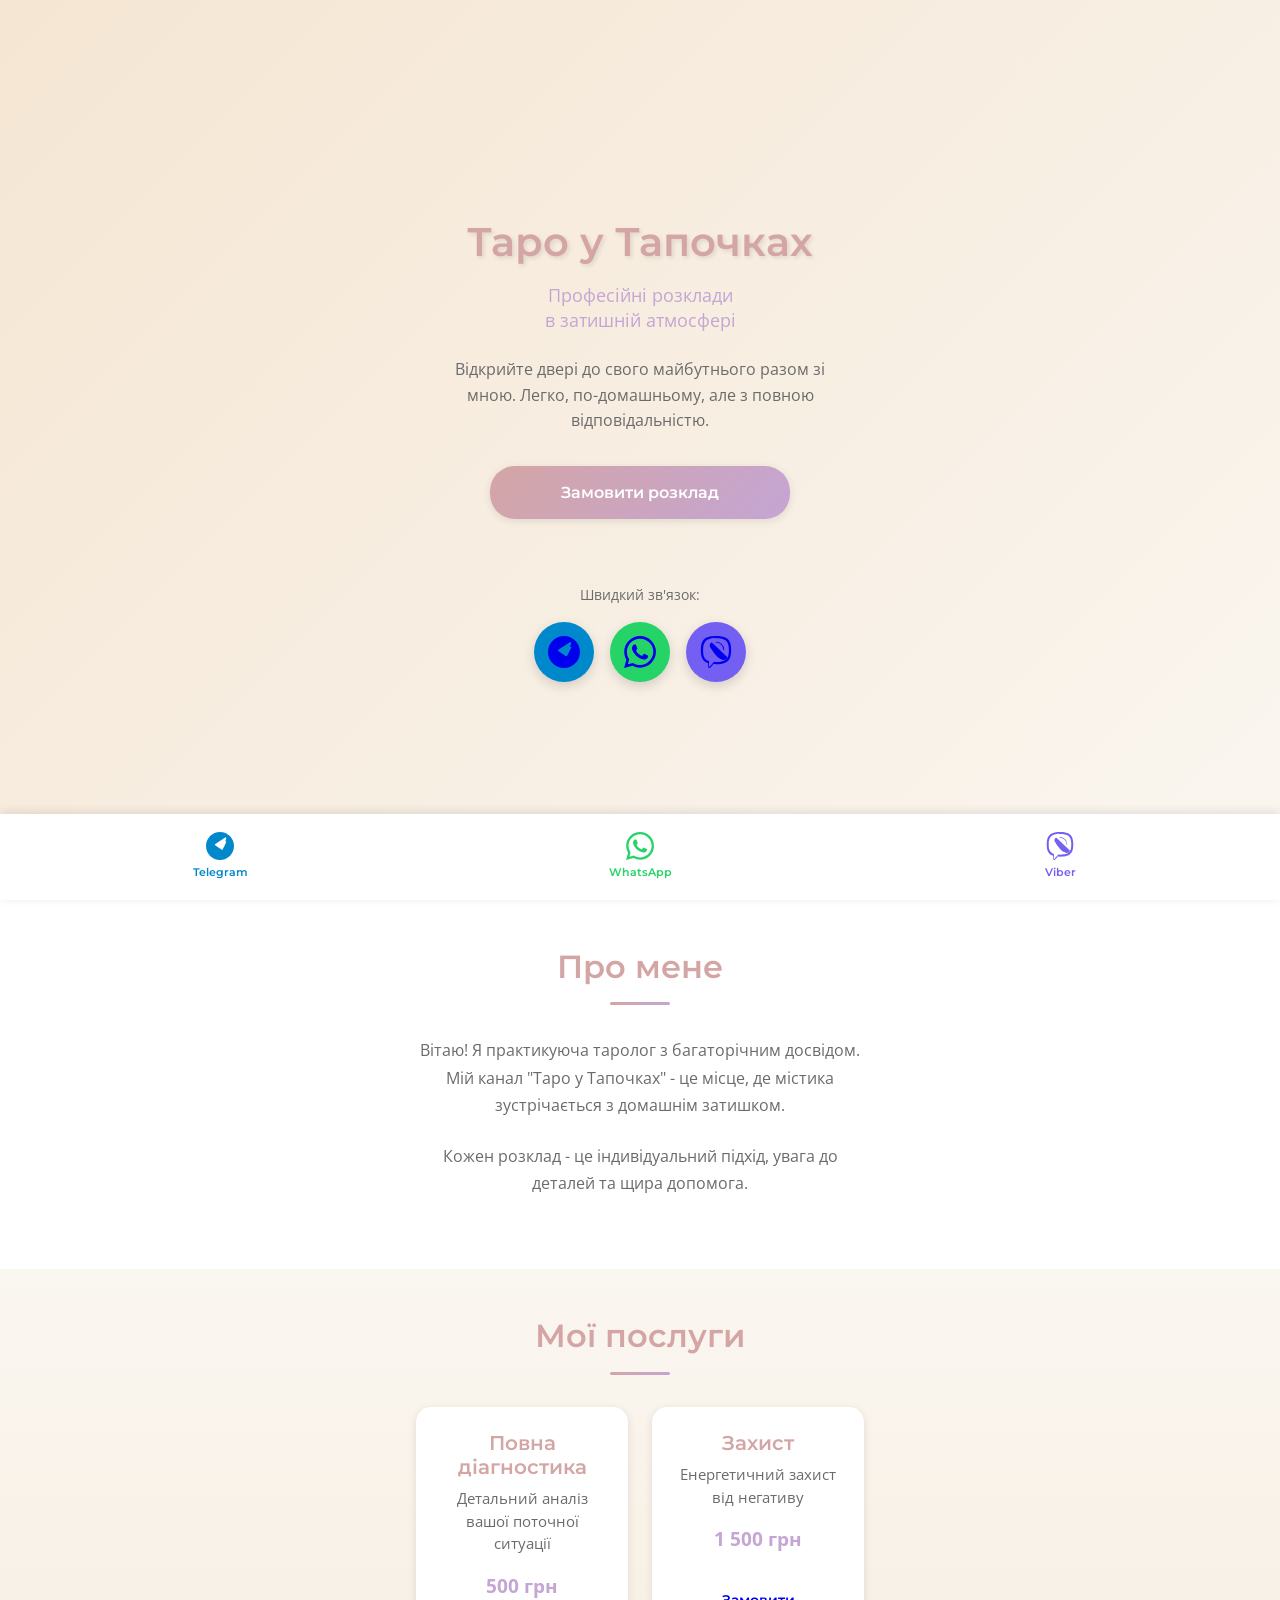
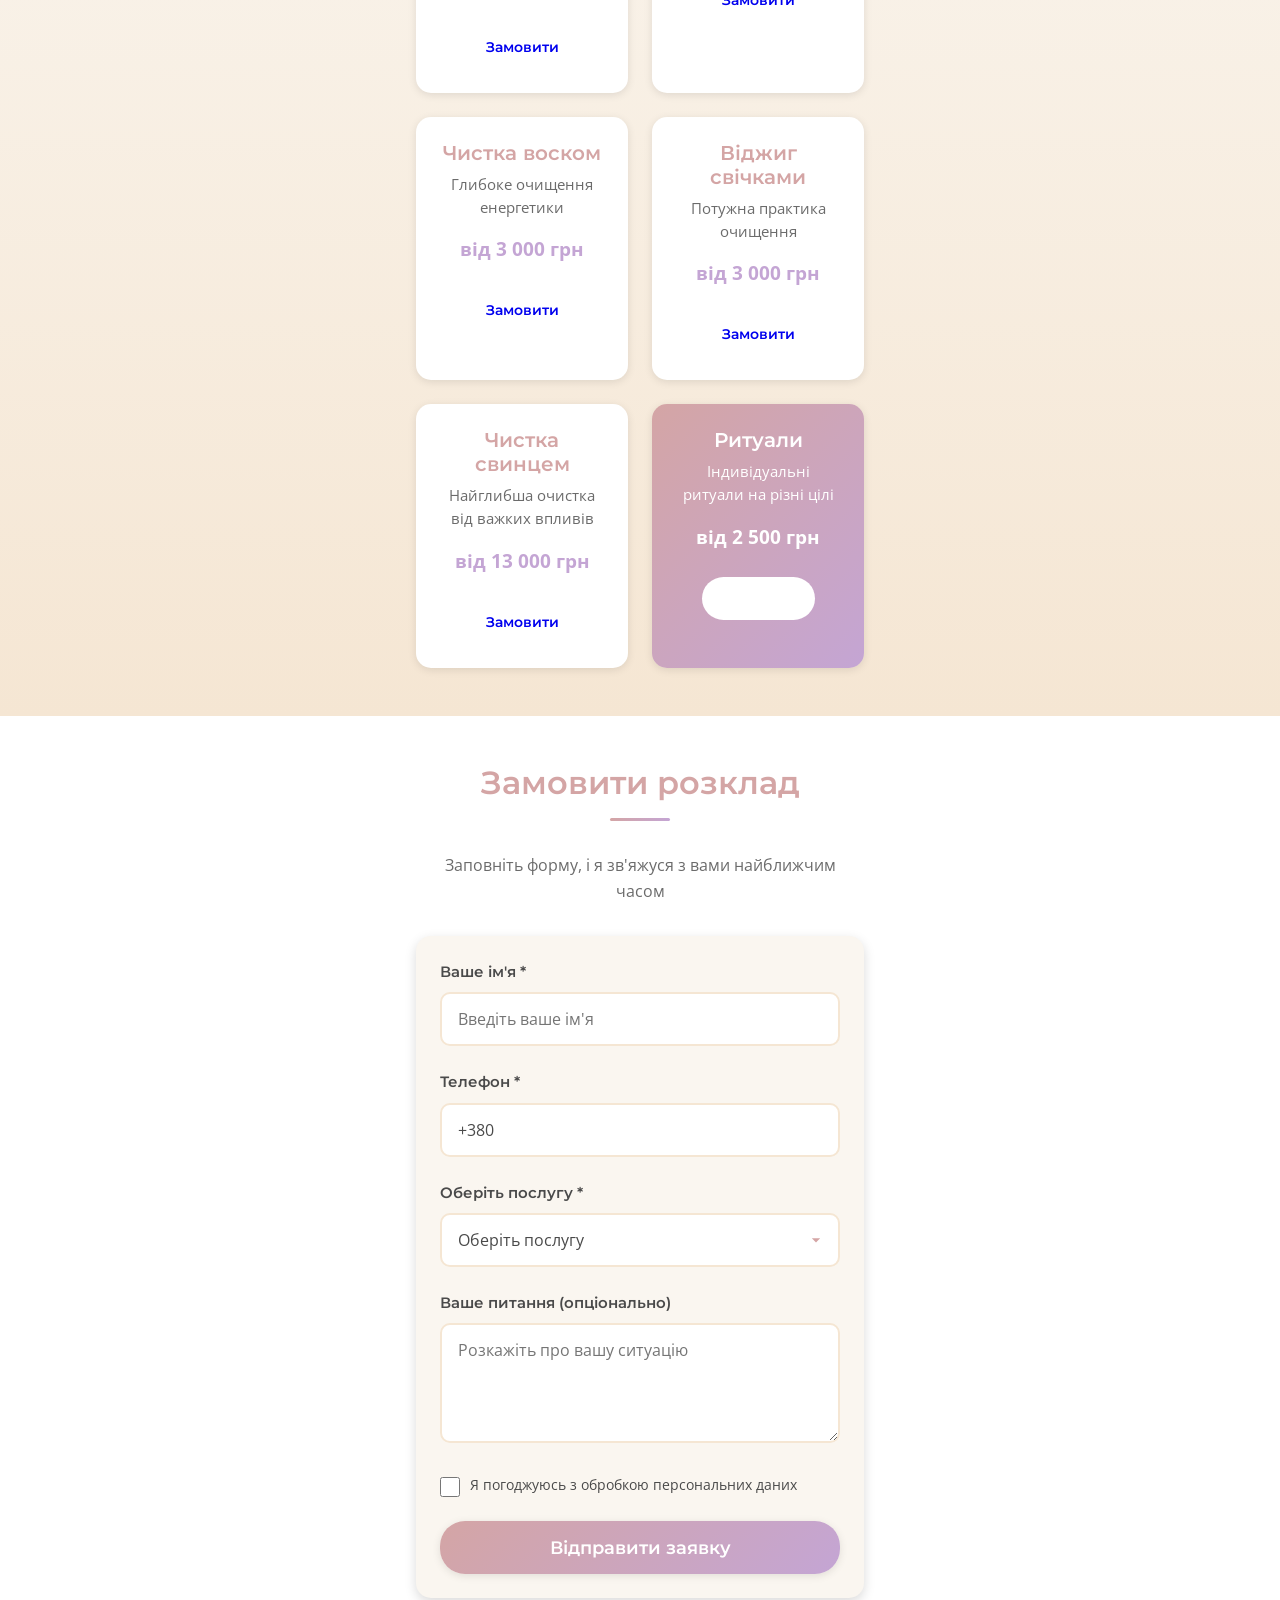
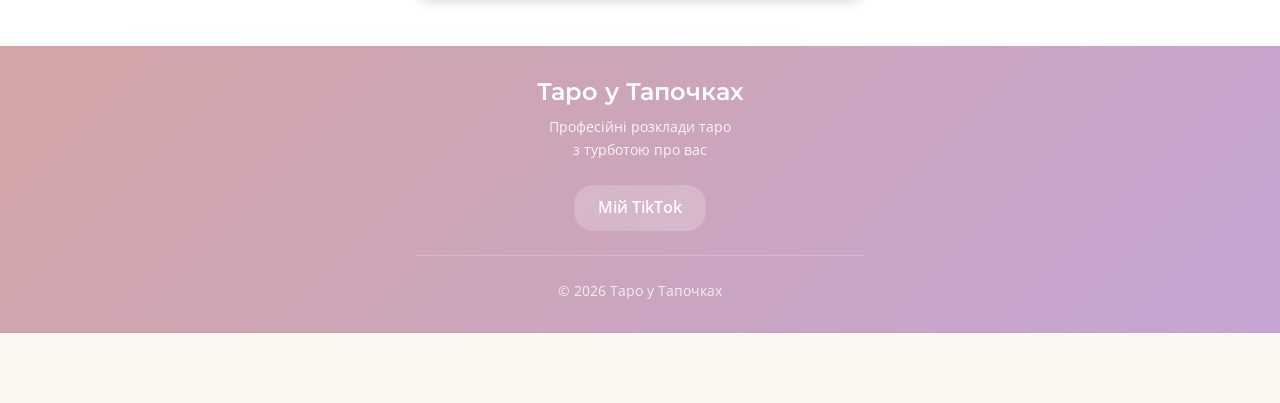
==== landing-1/mobile/index.html @ 6e46ba32 "Initial commit: Таро у Тапочках landing page - Landing-1 desktop version (HTML, CSS, JS) - Landing-1" ====
<!DOCTYPE html>
<html lang="uk">
<head>
    <meta charset="UTF-8">
    <meta name="viewport" content="width=device-width, initial-scale=1.0, maximum-scale=5.0">
    <meta name="description" content="Таро у Тапочках - професійні розклади таро в затишній домашній атмосфері. Повна діагностика, чистка, захист, ритуали.">
    <meta name="keywords" content="таро, розклад таро, ворожіння, чистка, захист, ритуали">
    <meta name="theme-color" content="#d4a5a5">
    <title>Таро у Тапочках | Професійні розклади</title>
    <link rel="stylesheet" href="style.css">
    <link rel="preconnect" href="https://fonts.googleapis.com">
    <link rel="preconnect" href="https://fonts.gstatic.com" crossorigin>
    <link href="https://fonts.googleapis.com/css2?family=Montserrat:wght@400;600;700&family=Open+Sans:wght@300;400;600&display=swap" rel="stylesheet">
</head>
<body>
    <!-- Hero Section -->
    <section class="hero">
        <div class="container">
            <div class="hero-content">
                <h1 class="hero-title">Таро у Тапочках</h1>
                <p class="hero-subtitle">Професійні розклади<br>в затишній атмосфері</p>
                <p class="hero-description">
                    Відкрийте двері до свого майбутнього разом зі мною.
                    Легко, по-домашньому, але з повною відповідальністю.
                </p>
                <a href="#contact" class="btn btn-primary">Замовити розклад</a>

                <!-- Quick Messenger Buttons -->
                <div class="quick-contact">
                    <p>Швидкий зв'язок:</p>
                    <div class="quick-buttons">
                        <a href="#" class="quick-btn telegram" id="telegramQuick" aria-label="Написати в Telegram">
                            <svg viewBox="0 0 24 24" width="32" height="32">
                                <path fill="currentColor" d="M12 0C5.373 0 0 5.373 0 12s5.373 12 12 12 12-5.373 12-12S18.627 0 12 0zm5.562 8.161c-.18.717-3.146 6.537-3.146 6.537s-.18.538-.717.538c-.358 0-.538-.18-.538-.18l-2.21-1.614-1.255-.896-1.793-1.255s-.358-.179-.358-.538c0-.179.179-.358.179-.358l8.413-5.462s.358-.179.717-.179c.179 0 .358.179.358.179s.179.179.179.538c0 .179-.179.359-.179.359l-.18.538-.537 1.793z"/>
                            </svg>
                        </a>
                        <a href="#" class="quick-btn whatsapp" id="whatsappQuick" aria-label="Написати в WhatsApp">
                            <svg viewBox="0 0 24 24" width="32" height="32">
                                <path fill="currentColor" d="M17.472 14.382c-.297-.149-1.758-.867-2.03-.967-.273-.099-.471-.148-.67.15-.197.297-.767.966-.94 1.164-.173.199-.347.223-.644.075-.297-.15-1.255-.463-2.39-1.475-.883-.788-1.48-1.761-1.653-2.059-.173-.297-.018-.458.13-.606.134-.133.298-.347.446-.52.149-.174.198-.298.298-.497.099-.198.05-.371-.025-.52-.075-.149-.669-1.612-.916-2.207-.242-.579-.487-.5-.669-.51-.173-.008-.371-.01-.57-.01-.198 0-.52.074-.792.372-.272.297-1.04 1.016-1.04 2.479 0 1.462 1.065 2.875 1.213 3.074.149.198 2.096 3.2 5.077 4.487.709.306 1.262.489 1.694.625.712.227 1.36.195 1.871.118.571-.085 1.758-.719 2.006-1.413.248-.694.248-1.289.173-1.413-.074-.124-.272-.198-.57-.347m-5.421 7.403h-.004a9.87 9.87 0 01-5.031-1.378l-.361-.214-3.741.982.998-3.648-.235-.374a9.86 9.86 0 01-1.51-5.26c.001-5.45 4.436-9.884 9.888-9.884 2.64 0 5.122 1.03 6.988 2.898a9.825 9.825 0 012.893 6.994c-.003 5.45-4.437 9.884-9.885 9.884m8.413-18.297A11.815 11.815 0 0012.05 0C5.495 0 .16 5.335.157 11.892c0 2.096.547 4.142 1.588 5.945L.057 24l6.305-1.654a11.882 11.882 0 005.683 1.448h.005c6.554 0 11.89-5.335 11.893-11.893a11.821 11.821 0 00-3.48-8.413z"/>
                            </svg>
                        </a>
                        <a href="#" class="quick-btn viber" id="viberQuick" aria-label="Написати в Viber">
                            <svg viewBox="0 0 24 24" width="32" height="32">
                                <path fill="currentColor" d="M11.398.002C9.473.028 5.331.344 3.014 2.467 1.294 4.177.693 6.698.623 9.82c-.06 3.11-.13 8.95 5.5 10.541v2.42s-.038.97.602 1.17c.79.25 1.24-.499 1.99-1.299l1.4-1.58c3.85.32 6.8-.419 7.14-.529.78-.25 5.181-.811 5.901-6.652.74-6.031-.36-9.831-2.34-11.551l-.01-.002c-.6-.55-3-2.3-8.37-2.32 0 0-.396-.025-1.038-.016zm.067 1.697c.545-.003.88.02.88.02 4.54.01 6.711 1.38 7.221 1.84 1.67 1.429 2.528 4.856 1.9 9.892-.6 4.88-4.17 5.19-4.83 5.4-.28.09-2.88.73-6.152.52 0 0-2.439 2.941-3.199 3.701-.12.13-.26.17-.35.15-.13-.03-.17-.19-.16-.41l.02-4.019c-4.771-1.32-4.491-6.302-4.441-8.902.06-2.6.55-4.732 2-6.222 1.99-1.842 5.518-2.134 7.11-2.16zm.36 2.6a.299.299 0 00-.3.299.3.3 0 00.3.3 5.631 5.631 0 014.03 1.59 5.427 5.427 0 011.68 3.96.3.3 0 00.3.3.3.3 0 00.3-.3 5.989 5.989 0 00-1.86-4.37 6.23 6.23 0 00-4.45-1.78zm-2.87.53a.955.955 0 00-.609.24s-.127.091-.449.383c-.3.27-.618.82-.618 1.59 0 .77.4 1.5.65 1.84.01.03 1.01 1.77 2.458 3.642 1.55 2.01 3.44 3.42 5.181 4.28.5.25.931.42 1.27.55.719.27 1.371.23 1.881.14.33-.06 1.029-.42 1.299-.87s.27-.83.19-1.02c-.06-.13-.23-.25-.48-.37-.25-.13-1.46-.72-1.689-.81-.23-.08-.4-.12-.57.13s-.65.81-.8.98c-.15.16-.3.18-.56.06-.25-.13-1.07-.39-2.04-1.26-.75-.67-1.26-1.5-1.4-1.75-.14-.25-.02-.38.11-.51.11-.11.25-.29.37-.44.13-.15.17-.25.26-.41.08-.17.04-.31-.02-.43-.07-.13-.57-1.37-.78-1.88-.21-.485-.405-.446-.56-.46-.14-.01-.3-.02-.46-.02-.16 0-.43.06-.65.31-.23.25-.87.85-.87 2.07 0 1.22.89 2.4 1.01 2.56.13.16 1.78 2.76 4.33 3.86.6.26 1.07.41 1.44.53.61.19 1.16.16 1.6.1.49-.07 1.46-.6 1.67-1.18.21-.58.21-1.07.15-1.18-.07-.1-.24-.16-.5-.28z"/>
                            </svg>
                        </a>
                    </div>
                </div>
            </div>
        </div>
    </section>

    <!-- About Section -->
    <section class="about">
        <div class="container">
            <h2 class="section-title">Про мене</h2>
            <div class="about-content">
                <p>
                    Вітаю! Я практикуюча таролог з багаторічним досвідом.
                    Мій канал "Таро у Тапочках" - це місце, де містика зустрічається з домашнім затишком.
                </p>
                <p>
                    Кожен розклад - це індивідуальний підхід, увага до деталей та щира допомога.
                </p>
            </div>
        </div>
    </section>

    <!-- Services Section -->
    <section class="services">
        <div class="container">
            <h2 class="section-title">Мої послуги</h2>
            <div class="services-list">
                <div class="service-card">
                    <h3 class="service-title">Повна діагностика</h3>
                    <p class="service-description">
                        Детальний аналіз вашої поточної ситуації
                    </p>
                    <p class="service-price">500 грн</p>
                    <a href="#contact" class="btn btn-small">Замовити</a>
                </div>

                <div class="service-card">
                    <h3 class="service-title">Захист</h3>
                    <p class="service-description">
                        Енергетичний захист від негативу
                    </p>
                    <p class="service-price">1 500 грн</p>
                    <a href="#contact" class="btn btn-small">Замовити</a>
                </div>

                <div class="service-card">
                    <h3 class="service-title">Чистка воском</h3>
                    <p class="service-description">
                        Глибоке очищення енергетики
                    </p>
                    <p class="service-price">від 3 000 грн</p>
                    <a href="#contact" class="btn btn-small">Замовити</a>
                </div>

                <div class="service-card">
                    <h3 class="service-title">Віджиг свічками</h3>
                    <p class="service-description">
                        Потужна практика очищення
                    </p>
                    <p class="service-price">від 3 000 грн</p>
                    <a href="#contact" class="btn btn-small">Замовити</a>
                </div>

                <div class="service-card">
                    <h3 class="service-title">Чистка свинцем</h3>
                    <p class="service-description">
                        Найглибша очистка від важких впливів
                    </p>
                    <p class="service-price">від 13 000 грн</p>
                    <a href="#contact" class="btn btn-small">Замовити</a>
                </div>

                <div class="service-card featured">
                    <h3 class="service-title">Ритуали</h3>
                    <p class="service-description">
                        Індивідуальні ритуали на різні цілі
                    </p>
                    <p class="service-price">від 2 500 грн</p>
                    <a href="#contact" class="btn btn-small btn-featured">Замовити</a>
                </div>
            </div>
        </div>
    </section>

    <!-- Contact Form Section -->
    <section class="contact" id="contact">
        <div class="container">
            <h2 class="section-title">Замовити розклад</h2>
            <p class="contact-subtitle">
                Заповніть форму, і я зв'яжуся з вами найближчим часом
            </p>

            <form class="contact-form" id="contactForm">
                <div class="form-group">
                    <label for="name">Ваше ім'я *</label>
                    <input type="text" id="name" name="name" required placeholder="Введіть ваше ім'я">
                </div>

                <div class="form-group">
                    <label for="phone">Телефон *</label>
                    <input type="tel" id="phone" name="phone" required placeholder="+380 XX XXX XX XX">
                </div>

                <div class="form-group">
                    <label for="service">Оберіть послугу *</label>
                    <select id="service" name="service" required>
                        <option value="">Оберіть послугу</option>
                        <option value="diagnosis">Повна діагностика - 500 грн</option>
                        <option value="protection">Захист - 1 500 грн</option>
                        <option value="wax">Чистка воском - від 3 000 грн</option>
                        <option value="candles">Віджиг свічками - від 3 000 грн</option>
                        <option value="lead">Чистка свинцем - від 13 000 грн</option>
                        <option value="ritual">Ритуали - від 2 500 грн</option>
                    </select>
                </div>

                <div class="form-group">
                    <label for="message">Ваше питання (опціонально)</label>
                    <textarea id="message" name="message" rows="4" placeholder="Розкажіть про вашу ситуацію"></textarea>
                </div>

                <div class="form-checkbox">
                    <input type="checkbox" id="privacy" name="privacy" required>
                    <label for="privacy">Я погоджуюсь з обробкою персональних даних</label>
                </div>

                <button type="submit" class="btn btn-primary btn-full">Відправити заявку</button>

                <p class="form-success" id="formSuccess">
                    ✓ Дякую! Ваша заявка відправлена. Я зв'яжуся з вами найближчим часом.
                </p>
            </form>
        </div>
    </section>

    <!-- Messenger Bar (Sticky) -->
    <div class="messenger-bar">
        <a href="#" class="messenger-bar-btn telegram" id="telegramBar" aria-label="Telegram">
            <svg viewBox="0 0 24 24" width="28" height="28">
                <path fill="currentColor" d="M12 0C5.373 0 0 5.373 0 12s5.373 12 12 12 12-5.373 12-12S18.627 0 12 0zm5.562 8.161c-.18.717-3.146 6.537-3.146 6.537s-.18.538-.717.538c-.358 0-.538-.18-.538-.18l-2.21-1.614-1.255-.896-1.793-1.255s-.358-.179-.358-.538c0-.179.179-.358.179-.358l8.413-5.462s.358-.179.717-.179c.179 0 .358.179.358.179s.179.179.179.538c0 .179-.179.359-.179.359l-.18.538-.537 1.793z"/>
            </svg>
            <span>Telegram</span>
        </a>
        <a href="#" class="messenger-bar-btn whatsapp" id="whatsappBar" aria-label="WhatsApp">
            <svg viewBox="0 0 24 24" width="28" height="28">
                <path fill="currentColor" d="M17.472 14.382c-.297-.149-1.758-.867-2.03-.967-.273-.099-.471-.148-.67.15-.197.297-.767.966-.94 1.164-.173.199-.347.223-.644.075-.297-.15-1.255-.463-2.39-1.475-.883-.788-1.48-1.761-1.653-2.059-.173-.297-.018-.458.13-.606.134-.133.298-.347.446-.52.149-.174.198-.298.298-.497.099-.198.05-.371-.025-.52-.075-.149-.669-1.612-.916-2.207-.242-.579-.487-.5-.669-.51-.173-.008-.371-.01-.57-.01-.198 0-.52.074-.792.372-.272.297-1.04 1.016-1.04 2.479 0 1.462 1.065 2.875 1.213 3.074.149.198 2.096 3.2 5.077 4.487.709.306 1.262.489 1.694.625.712.227 1.36.195 1.871.118.571-.085 1.758-.719 2.006-1.413.248-.694.248-1.289.173-1.413-.074-.124-.272-.198-.57-.347m-5.421 7.403h-.004a9.87 9.87 0 01-5.031-1.378l-.361-.214-3.741.982.998-3.648-.235-.374a9.86 9.86 0 01-1.51-5.26c.001-5.45 4.436-9.884 9.888-9.884 2.64 0 5.122 1.03 6.988 2.898a9.825 9.825 0 012.893 6.994c-.003 5.45-4.437 9.884-9.885 9.884m8.413-18.297A11.815 11.815 0 0012.05 0C5.495 0 .16 5.335.157 11.892c0 2.096.547 4.142 1.588 5.945L.057 24l6.305-1.654a11.882 11.882 0 005.683 1.448h.005c6.554 0 11.89-5.335 11.893-11.893a11.821 11.821 0 00-3.48-8.413z"/>
            </svg>
            <span>WhatsApp</span>
        </a>
        <a href="#" class="messenger-bar-btn viber" id="viberBar" aria-label="Viber">
            <svg viewBox="0 0 24 24" width="28" height="28">
                <path fill="currentColor" d="M11.398.002C9.473.028 5.331.344 3.014 2.467 1.294 4.177.693 6.698.623 9.82c-.06 3.11-.13 8.95 5.5 10.541v2.42s-.038.97.602 1.17c.79.25 1.24-.499 1.99-1.299l1.4-1.58c3.85.32 6.8-.419 7.14-.529.78-.25 5.181-.811 5.901-6.652.74-6.031-.36-9.831-2.34-11.551l-.01-.002c-.6-.55-3-2.3-8.37-2.32 0 0-.396-.025-1.038-.016zm.067 1.697c.545-.003.88.02.88.02 4.54.01 6.711 1.38 7.221 1.84 1.67 1.429 2.528 4.856 1.9 9.892-.6 4.88-4.17 5.19-4.83 5.4-.28.09-2.88.73-6.152.52 0 0-2.439 2.941-3.199 3.701-.12.13-.26.17-.35.15-.13-.03-.17-.19-.16-.41l.02-4.019c-4.771-1.32-4.491-6.302-4.441-8.902.06-2.6.55-4.732 2-6.222 1.99-1.842 5.518-2.134 7.11-2.16zm.36 2.6a.299.299 0 00-.3.299.3.3 0 00.3.3 5.631 5.631 0 014.03 1.59 5.427 5.427 0 011.68 3.96.3.3 0 00.3.3.3.3 0 00.3-.3 5.989 5.989 0 00-1.86-4.37 6.23 6.23 0 00-4.45-1.78zm-2.87.53a.955.955 0 00-.609.24s-.127.091-.449.383c-.3.27-.618.82-.618 1.59 0 .77.4 1.5.65 1.84.01.03 1.01 1.77 2.458 3.642 1.55 2.01 3.44 3.42 5.181 4.28.5.25.931.42 1.27.55.719.27 1.371.23 1.881.14.33-.06 1.029-.42 1.299-.87s.27-.83.19-1.02c-.06-.13-.23-.25-.48-.37-.25-.13-1.46-.72-1.689-.81-.23-.08-.4-.12-.57.13s-.65.81-.8.98c-.15.16-.3.18-.56.06-.25-.13-1.07-.39-2.04-1.26-.75-.67-1.26-1.5-1.4-1.75-.14-.25-.02-.38.11-.51.11-.11.25-.29.37-.44.13-.15.17-.25.26-.41.08-.17.04-.31-.02-.43-.07-.13-.57-1.37-.78-1.88-.21-.485-.405-.446-.56-.46-.14-.01-.3-.02-.46-.02-.16 0-.43.06-.65.31-.23.25-.87.85-.87 2.07 0 1.22.89 2.4 1.01 2.56.13.16 1.78 2.76 4.33 3.86.6.26 1.07.41 1.44.53.61.19 1.16.16 1.6.1.49-.07 1.46-.6 1.67-1.18.21-.58.21-1.07.15-1.18-.07-.1-.24-.16-.5-.28z"/>
            </svg>
            <span>Viber</span>
        </a>
    </div>

    <!-- Footer -->
    <footer class="footer">
        <div class="container">
            <div class="footer-content">
                <h3>Таро у Тапочках</h3>
                <p>Професійні розклади таро<br>з турботою про вас</p>
                <a href="https://www.tiktok.com/@taro_u_tapochkah" target="_blank" rel="noopener" class="tiktok-link">
                    Мій TikTok
                </a>
            </div>
            <div class="footer-bottom">
                <p>&copy; 2026 Таро у Тапочках</p>
            </div>
        </div>
    </footer>

    <script src="script.js"></script>
</body>
</html>
---- landing-1/mobile/style.css ----
/* ========================================
   Mobile-First Design - Таро у Тапочках
   ======================================== */

* {
    margin: 0;
    padding: 0;
    box-sizing: border-box;
}

:root {
    /* Pastel Colors */
    --primary-color: #d4a5a5;
    --secondary-color: #a5c9d4;
    --accent-color: #c4a5d4;
    --warm-beige: #f5e6d3;
    --soft-cream: #faf6f0;
    --text-dark: #4a4a4a;
    --text-light: #6b6b6b;
    --white: #ffffff;

    /* Fonts */
    --font-heading: 'Montserrat', sans-serif;
    --font-body: 'Open Sans', sans-serif;

    /* Mobile-optimized spacing */
    --spacing-xs: 8px;
    --spacing-sm: 16px;
    --spacing-md: 24px;
    --spacing-lg: 32px;
    --spacing-xl: 48px;

    /* Shadows */
    --shadow-sm: 0 2px 8px rgba(0, 0, 0, 0.1);
    --shadow-md: 0 4px 12px rgba(0, 0, 0, 0.15);
}

html {
    scroll-behavior: smooth;
    -webkit-tap-highlight-color: transparent;
}

body {
    font-family: var(--font-body);
    color: var(--text-dark);
    line-height: 1.6;
    background-color: var(--soft-cream);
    font-size: 16px;
    -webkit-font-smoothing: antialiased;
    padding-bottom: 70px; /* Space for sticky messenger bar */
}

.container {
    padding: 0 var(--spacing-sm);
    max-width: 100%;
}

/* ========================================
   Typography
   ======================================== */
h1, h2, h3 {
    font-family: var(--font-heading);
    font-weight: 600;
    line-height: 1.2;
}

.section-title {
    font-size: 1.75rem;
    text-align: center;
    margin-bottom: var(--spacing-lg);
    color: var(--primary-color);
    padding: 0 var(--spacing-sm);
}

.section-title::after {
    content: '';
    display: block;
    width: 60px;
    height: 3px;
    background: linear-gradient(to right, var(--primary-color), var(--accent-color));
    margin: var(--spacing-sm) auto 0;
    border-radius: 2px;
}

/* ========================================
   Buttons
   ======================================== */
.btn {
    display: inline-block;
    padding: 14px 28px;
    font-family: var(--font-heading);
    font-size: 1rem;
    font-weight: 600;
    text-decoration: none;
    border-radius: 25px;
    transition: all 0.3s ease;
    cursor: pointer;
    border: none;
    text-align: center;
    min-height: 48px; /* Touch-friendly */
}

.btn-primary {
    background: linear-gradient(135deg, var(--primary-color), var(--accent-color));
    color: var(--white);
    box-shadow: var(--shadow-sm);
    width: 100%;
    max-width: 300px;
}

.btn-primary:active {
    transform: scale(0.98);
}

.btn-small {
    padding: 10px 20px;
    font-size: 0.9rem;
    min-height: 40px;
}

.btn-full {
    width: 100%;
    max-width: none;
    padding: 16px;
    font-size: 1.1rem;
}

.btn-featured {
    background: var(--white);
    color: var(--primary-color);
}

/* ========================================
   Hero Section
   ======================================== */
.hero {
    min-height: 100vh;
    display: flex;
    align-items: center;
    background: linear-gradient(135deg, var(--warm-beige) 0%, var(--soft-cream) 100%);
    padding: var(--spacing-lg) 0;
}

.hero-content {
    text-align: center;
    padding: var(--spacing-md) 0;
}

.hero-title {
    font-size: 2.25rem;
    color: var(--primary-color);
    margin-bottom: var(--spacing-sm);
    text-shadow: 2px 2px 4px rgba(0, 0, 0, 0.1);
}

.hero-subtitle {
    font-size: 1.15rem;
    color: var(--accent-color);
    margin-bottom: var(--spacing-md);
    font-weight: 400;
    line-height: 1.4;
}

.hero-description {
    font-size: 1rem;
    color: var(--text-light);
    margin-bottom: var(--spacing-lg);
    line-height: 1.6;
    padding: 0 var(--spacing-sm);
}

.hero .btn-primary {
    margin-bottom: var(--spacing-lg);
}

/* Quick Contact Buttons */
.quick-contact {
    margin-top: var(--spacing-lg);
}

.quick-contact p {
    font-size: 0.9rem;
    color: var(--text-light);
    margin-bottom: var(--spacing-sm);
}

.quick-buttons {
    display: flex;
    justify-content: center;
    gap: var(--spacing-sm);
}

.quick-btn {
    width: 60px;
    height: 60px;
    border-radius: 50%;
    display: flex;
    align-items: center;
    justify-content: center;
    box-shadow: var(--shadow-md);
    transition: transform 0.3s ease;
}

.quick-btn:active {
    transform: scale(0.95);
}

.quick-btn.telegram {
    background-color: #0088cc;
}

.quick-btn.whatsapp {
    background-color: #25D366;
}

.quick-btn.viber {
    background-color: #7360f2;
}

/* ========================================
   About Section
   ======================================== */
.about {
    padding: var(--spacing-xl) 0;
    background-color: var(--white);
}

.about-content {
    text-align: center;
}

.about-content p {
    font-size: 1rem;
    color: var(--text-light);
    margin-bottom: var(--spacing-md);
    line-height: 1.7;
}

/* ========================================
   Services Section
   ======================================== */
.services {
    padding: var(--spacing-xl) 0;
    background: linear-gradient(to bottom, var(--soft-cream), var(--warm-beige));
}

.services-list {
    display: flex;
    flex-direction: column;
    gap: var(--spacing-md);
}

.service-card {
    background-color: var(--white);
    padding: var(--spacing-md);
    border-radius: 15px;
    box-shadow: var(--shadow-sm);
    text-align: center;
}

.service-card.featured {
    background: linear-gradient(135deg, var(--primary-color), var(--accent-color));
}

.service-card.featured * {
    color: var(--white) !important;
}

.service-title {
    font-size: 1.25rem;
    color: var(--primary-color);
    margin-bottom: var(--spacing-xs);
}

.service-description {
    font-size: 0.95rem;
    color: var(--text-light);
    margin-bottom: var(--spacing-sm);
    line-height: 1.5;
}

.service-price {
    font-size: 1.2rem;
    font-weight: 700;
    color: var(--accent-color);
    margin-bottom: var(--spacing-md);
}

/* ========================================
   Contact Section
   ======================================== */
.contact {
    padding: var(--spacing-xl) 0;
    background-color: var(--white);
}

.contact-subtitle {
    text-align: center;
    font-size: 1rem;
    color: var(--text-light);
    margin-bottom: var(--spacing-lg);
    padding: 0 var(--spacing-sm);
}

.contact-form {
    background-color: var(--soft-cream);
    padding: var(--spacing-md);
    border-radius: 15px;
    box-shadow: var(--shadow-md);
}

.form-group {
    margin-bottom: var(--spacing-md);
}

.form-group label {
    display: block;
    font-family: var(--font-heading);
    font-weight: 600;
    color: var(--text-dark);
    margin-bottom: var(--spacing-xs);
    font-size: 0.95rem;
}

.form-group input,
.form-group select,
.form-group textarea {
    width: 100%;
    padding: 14px 16px;
    border: 2px solid var(--warm-beige);
    border-radius: 10px;
    font-family: var(--font-body);
    font-size: 16px; /* Prevents zoom on iOS */
    color: var(--text-dark);
    background-color: var(--white);
    transition: border-color 0.3s ease;
    -webkit-appearance: none;
    appearance: none;
}

.form-group input:focus,
.form-group select:focus,
.form-group textarea:focus {
    outline: none;
    border-color: var(--primary-color);
}

.form-group textarea {
    resize: vertical;
    min-height: 100px;
}

.form-checkbox {
    display: flex;
    align-items: flex-start;
    gap: 10px;
    margin-bottom: var(--spacing-md);
}

.form-checkbox input[type="checkbox"] {
    width: 20px;
    height: 20px;
    margin-top: 2px;
    flex-shrink: 0;
}

.form-checkbox label {
    font-size: 0.85rem;
    line-height: 1.4;
    cursor: pointer;
    font-weight: 400;
}

.form-success {
    display: none;
    margin-top: var(--spacing-md);
    padding: var(--spacing-md);
    background-color: #d4edda;
    border: 1px solid #c3e6cb;
    border-radius: 10px;
    color: #155724;
    text-align: center;
    font-size: 0.95rem;
}

.form-success.show {
    display: block;
}

/* ========================================
   Messenger Sticky Bar
   ======================================== */
.messenger-bar {
    position: fixed;
    bottom: 0;
    left: 0;
    right: 0;
    background-color: var(--white);
    box-shadow: 0 -2px 10px rgba(0, 0, 0, 0.1);
    display: flex;
    justify-content: space-around;
    padding: 10px;
    z-index: 1000;
}

.messenger-bar-btn {
    display: flex;
    flex-direction: column;
    align-items: center;
    gap: 4px;
    text-decoration: none;
    font-size: 0.7rem;
    font-weight: 600;
    padding: 8px 12px;
    border-radius: 10px;
    transition: transform 0.2s ease;
    flex: 1;
    max-width: 120px;
}

.messenger-bar-btn:active {
    transform: scale(0.95);
}

.messenger-bar-btn.telegram {
    color: #0088cc;
}

.messenger-bar-btn.whatsapp {
    color: #25D366;
}

.messenger-bar-btn.viber {
    color: #7360f2;
}

.messenger-bar-btn span {
    font-family: var(--font-heading);
}

/* ========================================
   Footer
   ======================================== */
.footer {
    background: linear-gradient(135deg, var(--primary-color), var(--accent-color));
    color: var(--white);
    padding: var(--spacing-lg) 0;
    text-align: center;
}

.footer-content {
    margin-bottom: var(--spacing-md);
}

.footer-content h3 {
    font-size: 1.5rem;
    margin-bottom: var(--spacing-xs);
}

.footer-content p {
    font-size: 0.9rem;
    opacity: 0.9;
    margin-bottom: var(--spacing-md);
}

.tiktok-link {
    display: inline-block;
    color: var(--white);
    text-decoration: none;
    font-weight: 600;
    padding: 10px 24px;
    background-color: rgba(255, 255, 255, 0.2);
    border-radius: 20px;
    transition: background-color 0.3s ease;
}

.tiktok-link:active {
    background-color: rgba(255, 255, 255, 0.3);
}

.footer-bottom {
    padding-top: var(--spacing-md);
    border-top: 1px solid rgba(255, 255, 255, 0.2);
}

.footer-bottom p {
    font-size: 0.85rem;
    opacity: 0.8;
}

/* ========================================
   Smooth Scroll Offset
   ======================================== */
section {
    scroll-margin-top: 20px;
}

/* ========================================
   Animations
   ======================================== */
@keyframes fadeIn {
    from {
        opacity: 0;
        transform: translateY(20px);
    }
    to {
        opacity: 1;
        transform: translateY(0);
    }
}

.service-card {
    animation: fadeIn 0.6s ease-out;
}

/* ========================================
   Touch Improvements
   ======================================== */
button,
a,
input,
select,
textarea {
    touch-action: manipulation;
}

/* Remove default iOS styling */
input[type="text"],
input[type="tel"],
select,
textarea {
    -webkit-appearance: none;
    -moz-appearance: none;
    appearance: none;
}

/* Custom select arrow */
select {
    background-image: url('data:image/svg+xml;charset=UTF-8,<svg xmlns="http://www.w3.org/2000/svg" viewBox="0 0 24 24" fill="%23d4a5a5"><path d="M7 10l5 5 5-5z"/></svg>');
    background-repeat: no-repeat;
    background-position: right 12px center;
    background-size: 20px;
    padding-right: 40px;
}

/* ========================================
   Accessibility
   ======================================== */
:focus-visible {
    outline: 2px solid var(--primary-color);
    outline-offset: 2px;
}

/* ========================================
   Landscape Mode (optional enhancement)
   ======================================== */
@media (orientation: landscape) and (max-height: 500px) {
    .hero {
        min-height: auto;
        padding: var(--spacing-md) 0;
    }

    .hero-title {
        font-size: 1.75rem;
    }

    .hero-subtitle {
        font-size: 1rem;
    }
}

/* ========================================
   Small Screens (< 360px)
   ======================================== */
@media (max-width: 359px) {
    .hero-title {
        font-size: 1.75rem;
    }

    .section-title {
        font-size: 1.5rem;
    }

    .btn {
        font-size: 0.9rem;
        padding: 12px 24px;
    }
}

/* ========================================
   Larger Mobile Screens (> 480px)
   ======================================== */
@media (min-width: 480px) {
    .container {
        max-width: 480px;
        margin: 0 auto;
    }

    .hero-title {
        font-size: 2.5rem;
    }

    .section-title {
        font-size: 2rem;
    }

    .services-list {
        display: grid;
        grid-template-columns: 1fr 1fr;
        gap: var(--spacing-md);
    }
}
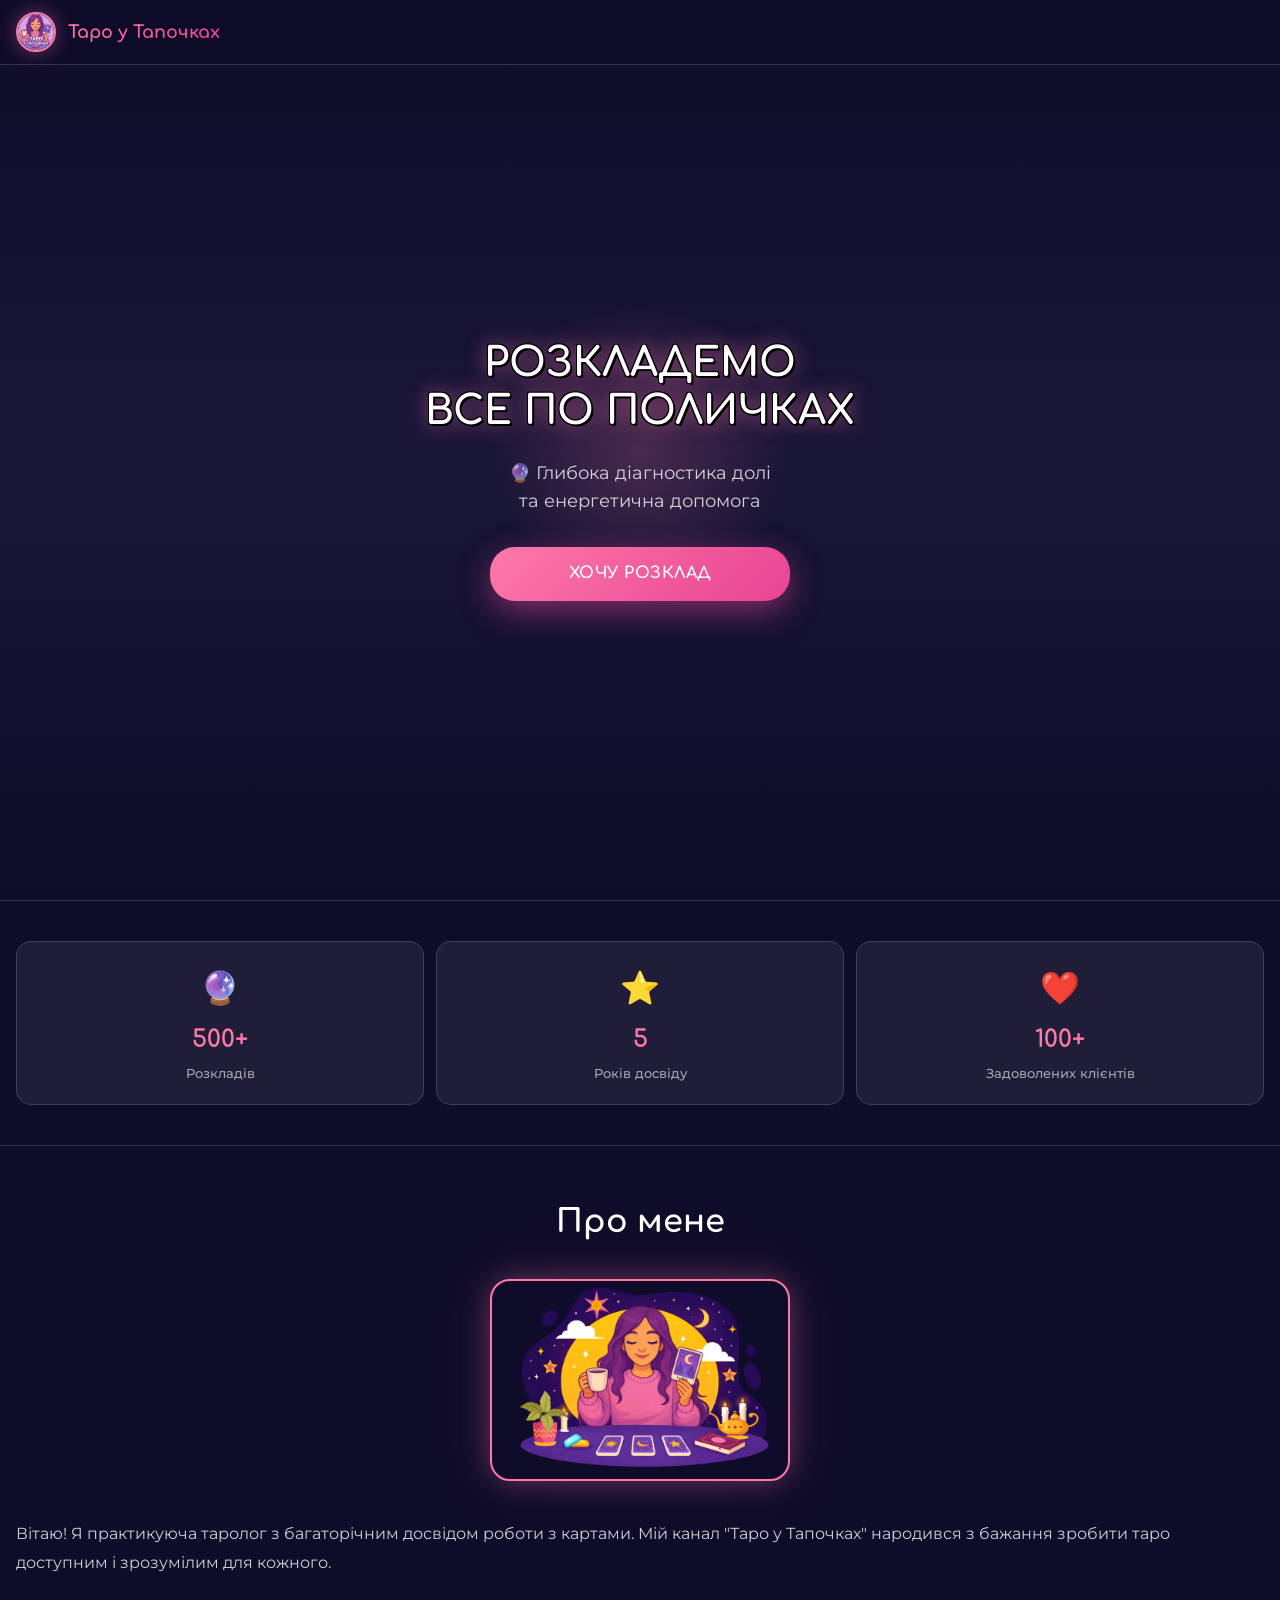
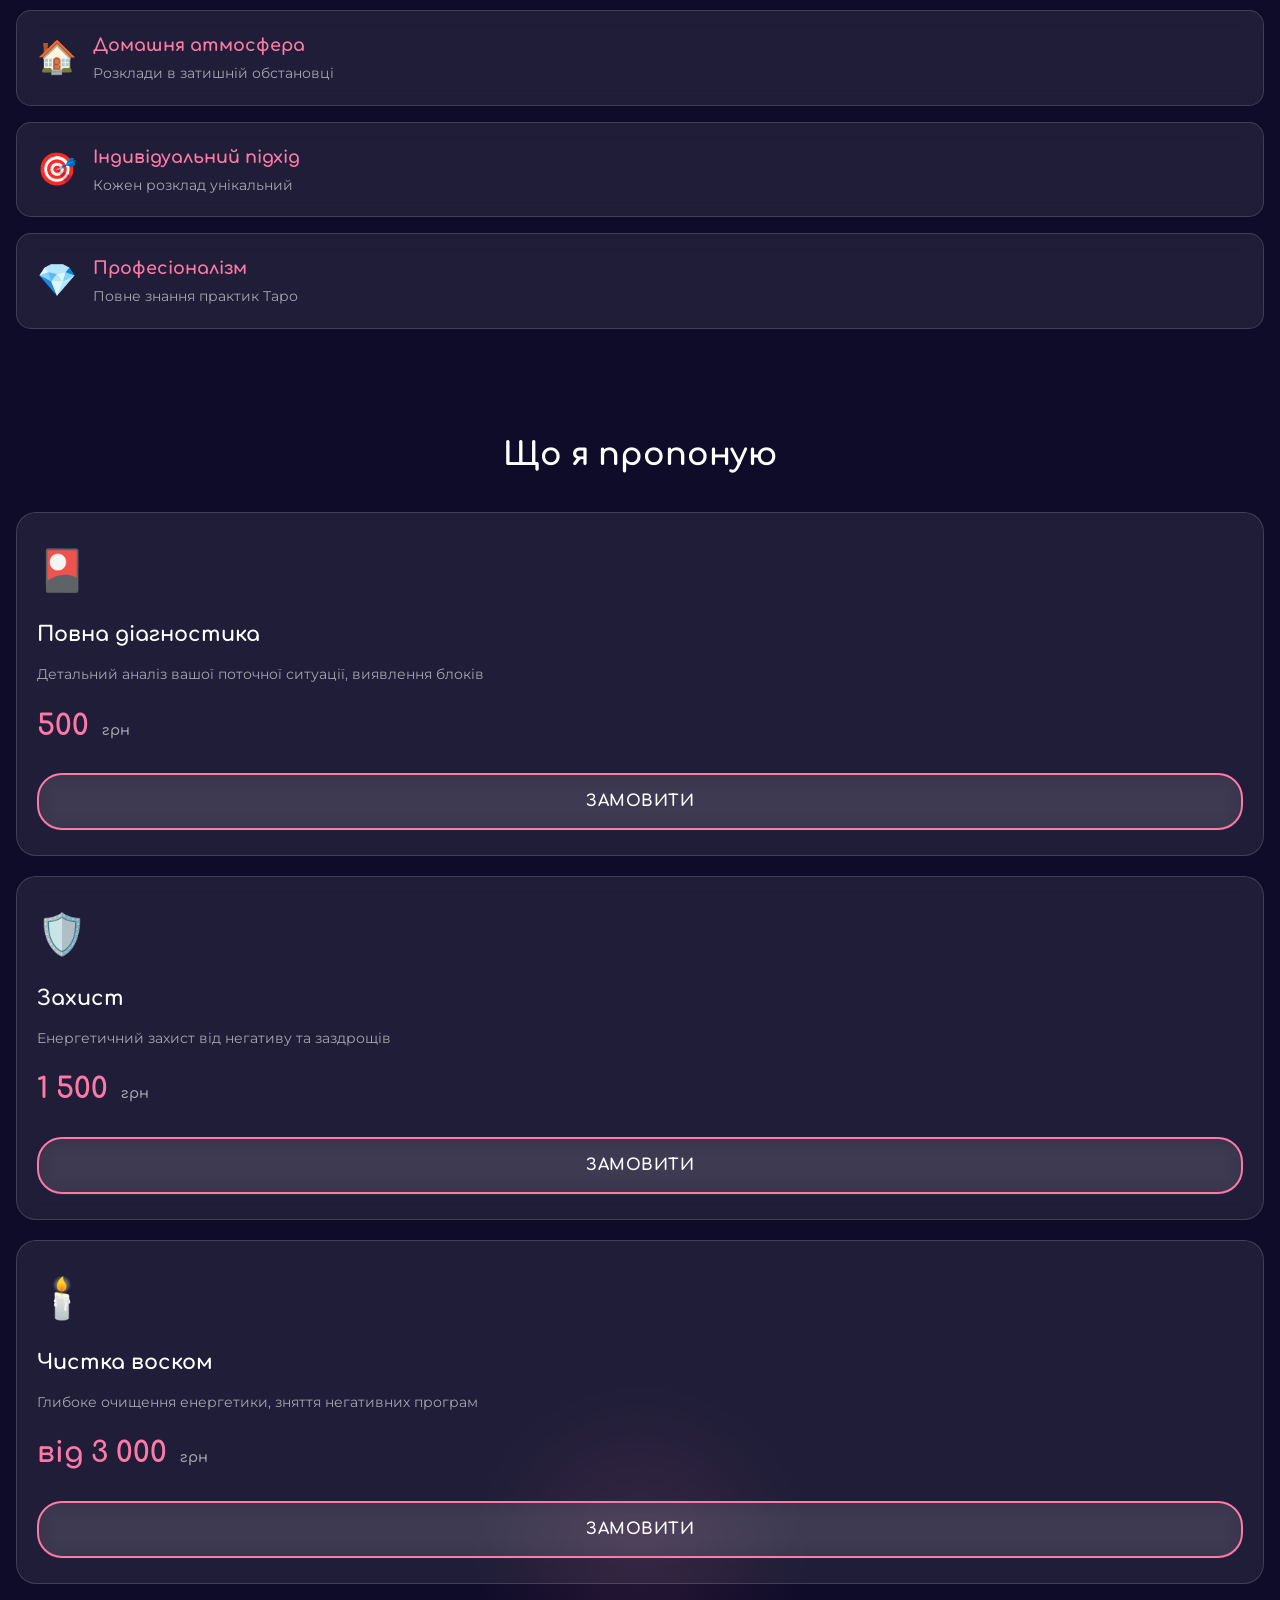
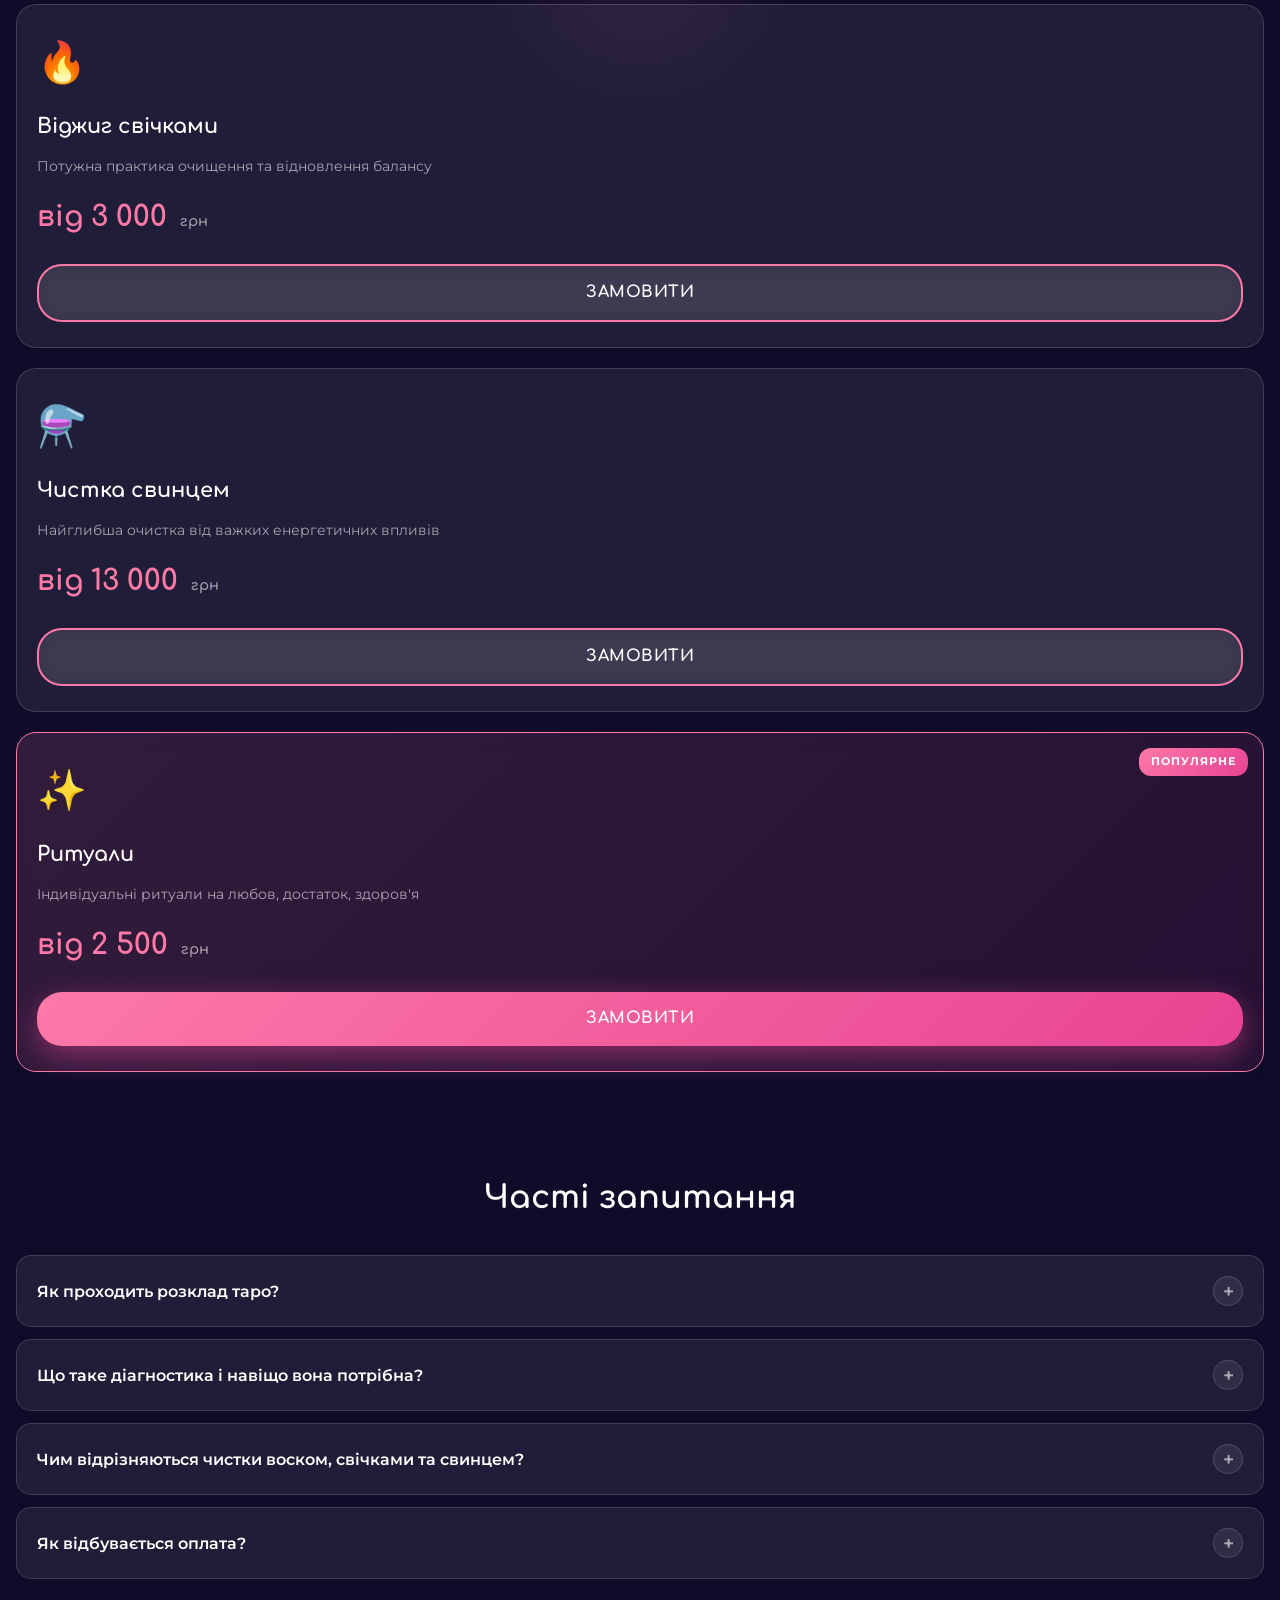
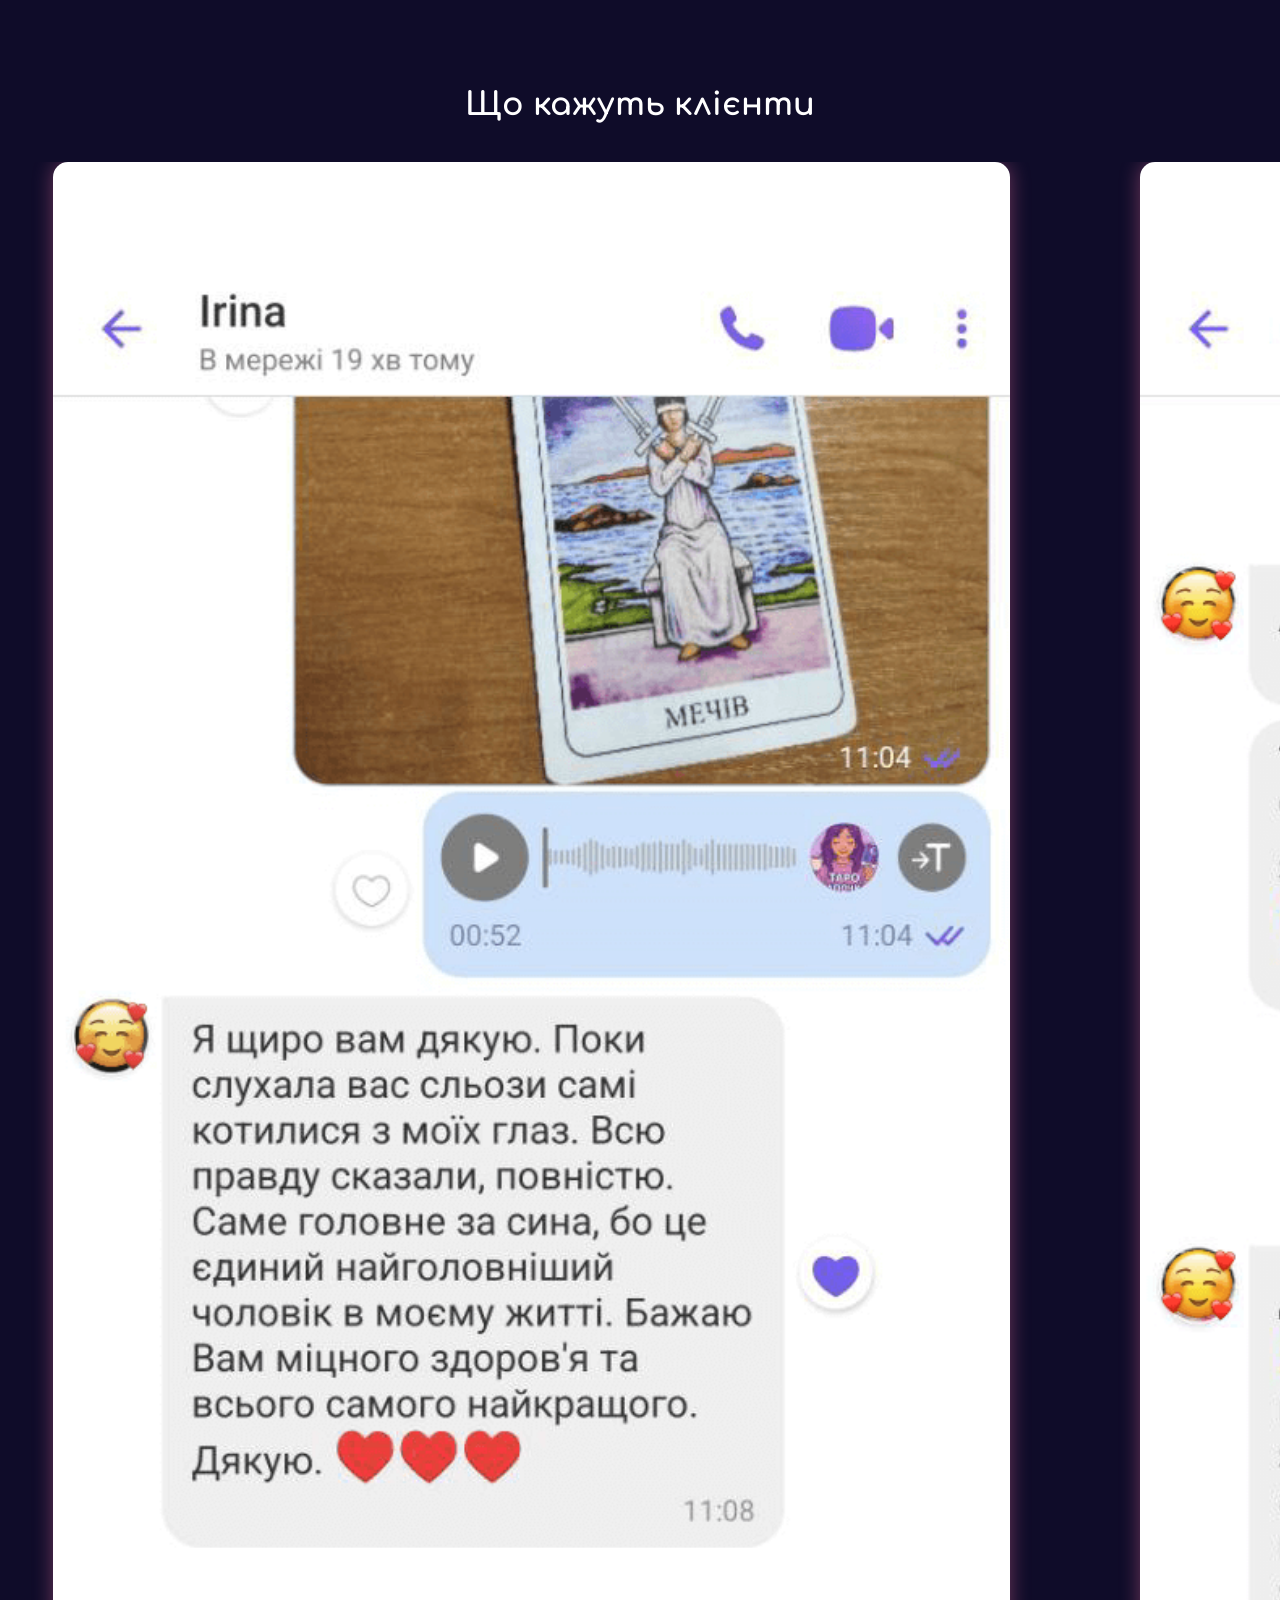
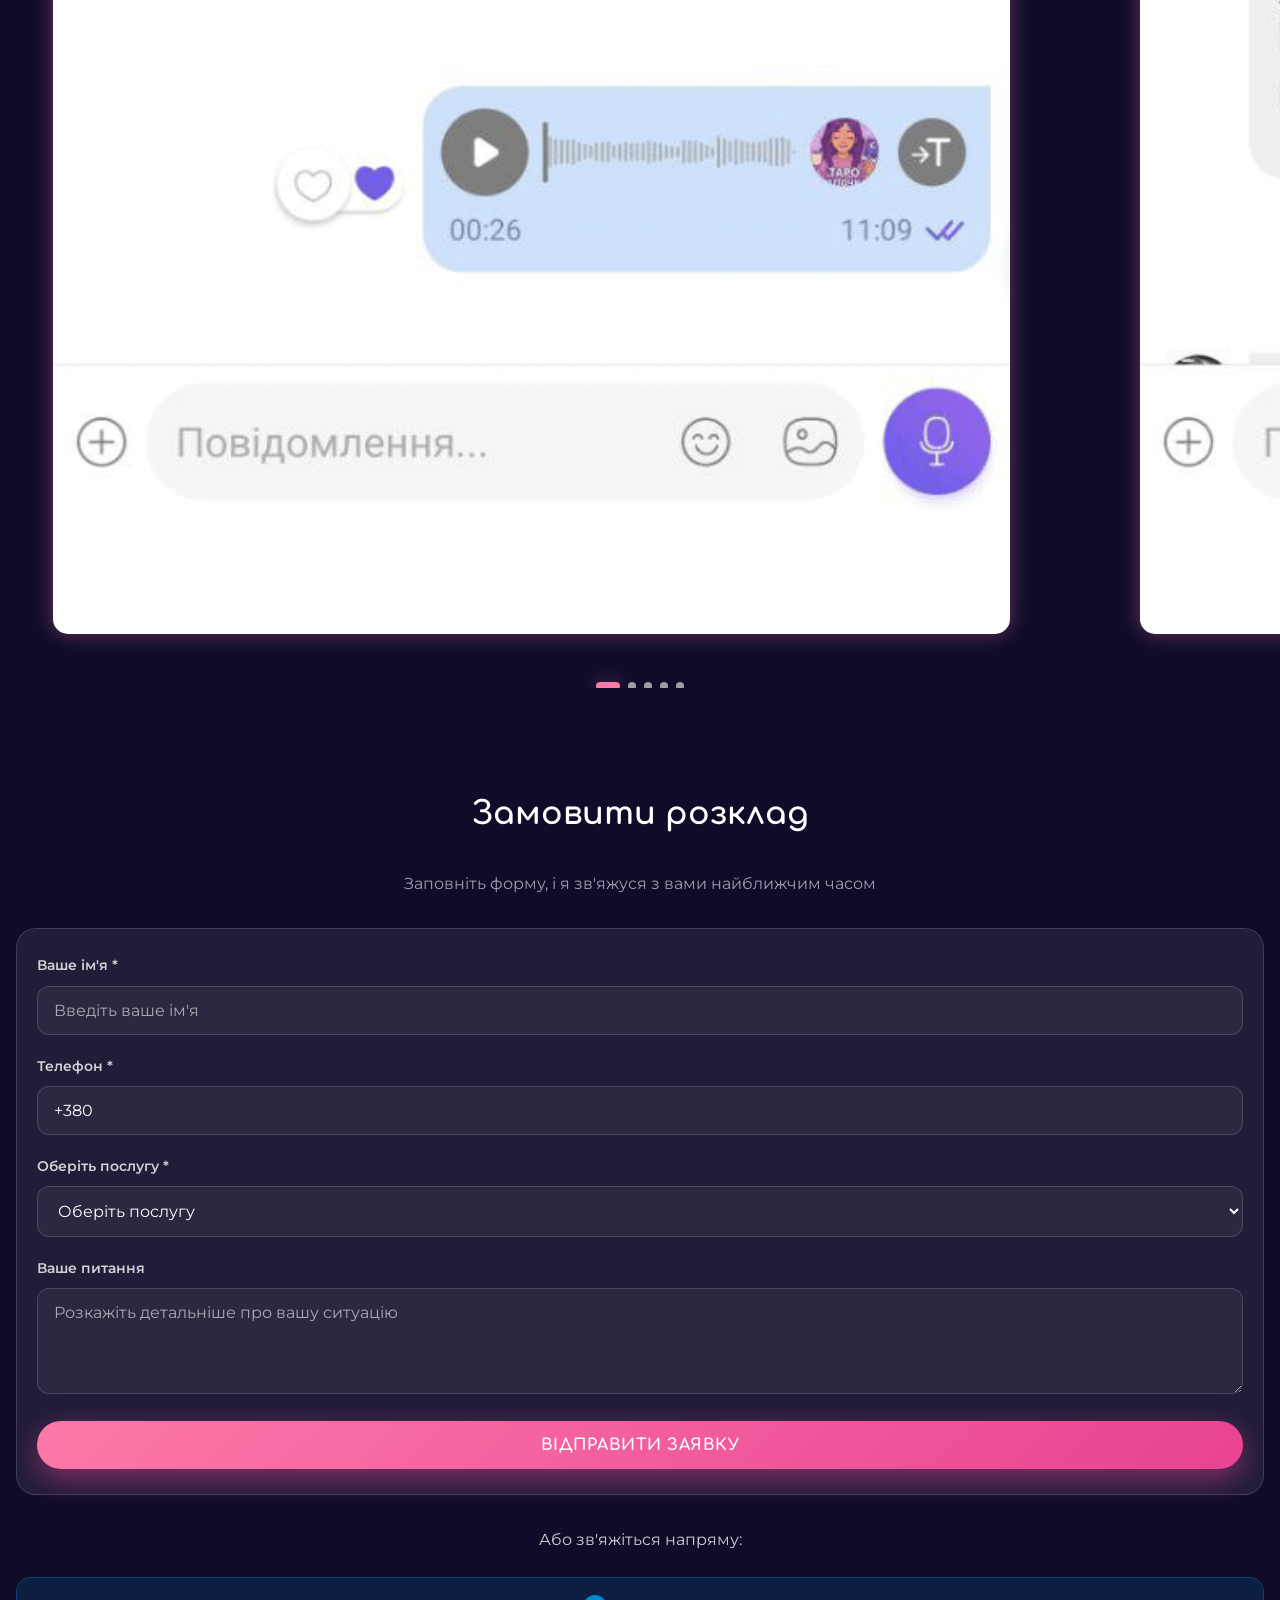
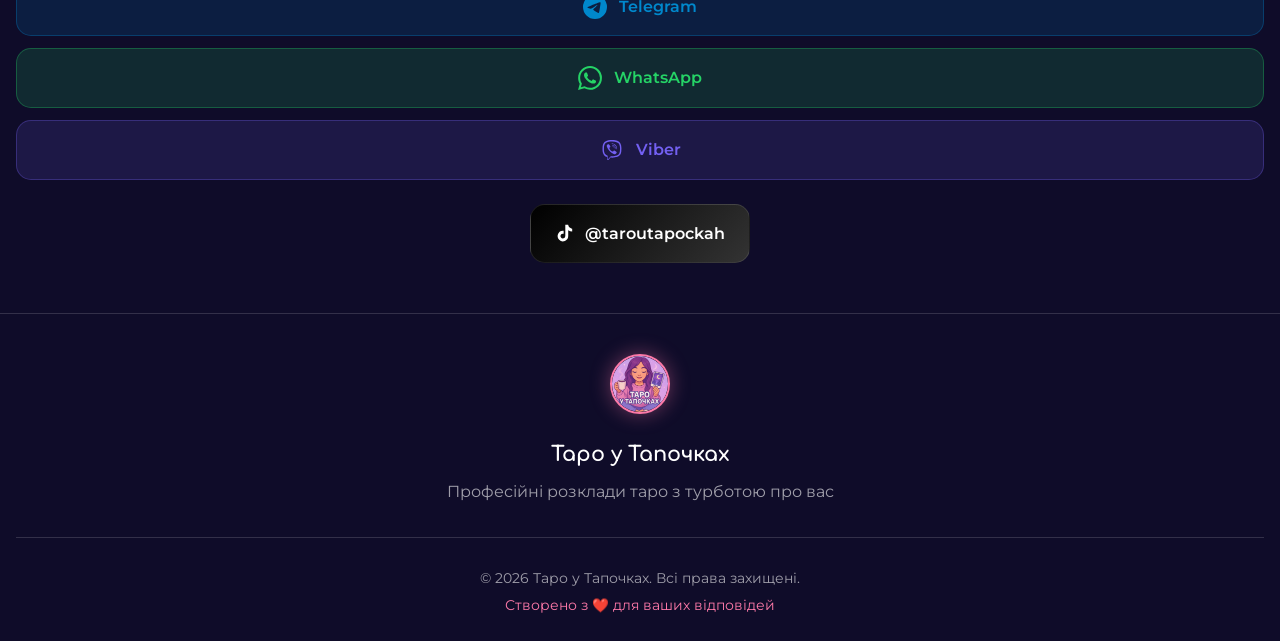
==== commit 7166fe8c: "feat: Complete mobile version for Landing 1 - Rebuild mobile HTML with all desktop sections (hero, s" ====
--- a/landing-1/mobile/index.html
+++ b/landing-1/mobile/index.html
@@ -5,136 +5,290 @@
     <meta name="viewport" content="width=device-width, initial-scale=1.0, maximum-scale=5.0">
     <meta name="description" content="Таро у Тапочках - професійні розклади таро в затишній домашній атмосфері. Повна діагностика, чистка, захист, ритуали.">
     <meta name="keywords" content="таро, розклад таро, ворожіння, чистка, захист, ритуали">
-    <meta name="theme-color" content="#d4a5a5">
-    <title>Таро у Тапочках | Професійні розклади</title>
-    <link rel="stylesheet" href="style.css">
+    <meta name="theme-color" content="#0f0c29">
+    <title>Таро у Тапочках | Професійні розклади таро</title>
+
+    <!-- Favicon -->
+    <link rel="icon" type="image/webp" href="girl.webp">
+    <link rel="apple-touch-icon" href="girl.webp">
+
+    <!-- Fonts - Comfortaa + Montserrat як у десктоп версії -->
     <link rel="preconnect" href="https://fonts.googleapis.com">
     <link rel="preconnect" href="https://fonts.gstatic.com" crossorigin>
-    <link href="https://fonts.googleapis.com/css2?family=Montserrat:wght@400;600;700&family=Open+Sans:wght@300;400;600&display=swap" rel="stylesheet">
+    <link href="https://fonts.googleapis.com/css2?family=Comfortaa:wght@400;500;600;700&family=Montserrat:wght@400;500;600;700&display=swap" rel="stylesheet">
+
+    <!-- Swiper Slider -->
+    <link rel="stylesheet" href="https://cdn.jsdelivr.net/npm/swiper@11/swiper-bundle.min.css"/>
+
+    <!-- Custom CSS -->
+    <link rel="stylesheet" href="style.css">
 </head>
 <body>
+    <!-- Mobile Header -->
+    <header class="mobile-header" id="mobileHeader">
+        <div class="header-content">
+            <img src="girl.webp" alt="Таро у Тапочках" class="header-logo">
+            <span class="header-text">Таро у Тапочках</span>
+        </div>
+    </header>
+
     <!-- Hero Section -->
-    <section class="hero">
+    <section class="hero" id="home">
         <div class="container">
             <div class="hero-content">
-                <h1 class="hero-title">Таро у Тапочках</h1>
-                <p class="hero-subtitle">Професійні розклади<br>в затишній атмосфері</p>
-                <p class="hero-description">
-                    Відкрийте двері до свого майбутнього разом зі мною.
-                    Легко, по-домашньому, але з повною відповідальністю.
+                <h1 class="hero-title">РОЗКЛАДЕМО<br>ВСЕ ПО ПОЛИЧКАХ</h1>
+                <p class="hero-subtitle">
+                    🔮 Глибока діагностика долі<br>та енергетична допомога
                 </p>
-                <a href="#contact" class="btn btn-primary">Замовити розклад</a>
-
-                <!-- Quick Messenger Buttons -->
-                <div class="quick-contact">
-                    <p>Швидкий зв'язок:</p>
-                    <div class="quick-buttons">
-                        <a href="#" class="quick-btn telegram" id="telegramQuick" aria-label="Написати в Telegram">
-                            <svg viewBox="0 0 24 24" width="32" height="32">
-                                <path fill="currentColor" d="M12 0C5.373 0 0 5.373 0 12s5.373 12 12 12 12-5.373 12-12S18.627 0 12 0zm5.562 8.161c-.18.717-3.146 6.537-3.146 6.537s-.18.538-.717.538c-.358 0-.538-.18-.538-.18l-2.21-1.614-1.255-.896-1.793-1.255s-.358-.179-.358-.538c0-.179.179-.358.179-.358l8.413-5.462s.358-.179.717-.179c.179 0 .358.179.358.179s.179.179.179.538c0 .179-.179.359-.179.359l-.18.538-.537 1.793z"/>
-                            </svg>
-                        </a>
-                        <a href="#" class="quick-btn whatsapp" id="whatsappQuick" aria-label="Написати в WhatsApp">
-                            <svg viewBox="0 0 24 24" width="32" height="32">
-                                <path fill="currentColor" d="M17.472 14.382c-.297-.149-1.758-.867-2.03-.967-.273-.099-.471-.148-.67.15-.197.297-.767.966-.94 1.164-.173.199-.347.223-.644.075-.297-.15-1.255-.463-2.39-1.475-.883-.788-1.48-1.761-1.653-2.059-.173-.297-.018-.458.13-.606.134-.133.298-.347.446-.52.149-.174.198-.298.298-.497.099-.198.05-.371-.025-.52-.075-.149-.669-1.612-.916-2.207-.242-.579-.487-.5-.669-.51-.173-.008-.371-.01-.57-.01-.198 0-.52.074-.792.372-.272.297-1.04 1.016-1.04 2.479 0 1.462 1.065 2.875 1.213 3.074.149.198 2.096 3.2 5.077 4.487.709.306 1.262.489 1.694.625.712.227 1.36.195 1.871.118.571-.085 1.758-.719 2.006-1.413.248-.694.248-1.289.173-1.413-.074-.124-.272-.198-.57-.347m-5.421 7.403h-.004a9.87 9.87 0 01-5.031-1.378l-.361-.214-3.741.982.998-3.648-.235-.374a9.86 9.86 0 01-1.51-5.26c.001-5.45 4.436-9.884 9.888-9.884 2.64 0 5.122 1.03 6.988 2.898a9.825 9.825 0 012.893 6.994c-.003 5.45-4.437 9.884-9.885 9.884m8.413-18.297A11.815 11.815 0 0012.05 0C5.495 0 .16 5.335.157 11.892c0 2.096.547 4.142 1.588 5.945L.057 24l6.305-1.654a11.882 11.882 0 005.683 1.448h.005c6.554 0 11.89-5.335 11.893-11.893a11.821 11.821 0 00-3.48-8.413z"/>
-                            </svg>
-                        </a>
-                        <a href="#" class="quick-btn viber" id="viberQuick" aria-label="Написати в Viber">
-                            <svg viewBox="0 0 24 24" width="32" height="32">
-                                <path fill="currentColor" d="M11.398.002C9.473.028 5.331.344 3.014 2.467 1.294 4.177.693 6.698.623 9.82c-.06 3.11-.13 8.95 5.5 10.541v2.42s-.038.97.602 1.17c.79.25 1.24-.499 1.99-1.299l1.4-1.58c3.85.32 6.8-.419 7.14-.529.78-.25 5.181-.811 5.901-6.652.74-6.031-.36-9.831-2.34-11.551l-.01-.002c-.6-.55-3-2.3-8.37-2.32 0 0-.396-.025-1.038-.016zm.067 1.697c.545-.003.88.02.88.02 4.54.01 6.711 1.38 7.221 1.84 1.67 1.429 2.528 4.856 1.9 9.892-.6 4.88-4.17 5.19-4.83 5.4-.28.09-2.88.73-6.152.52 0 0-2.439 2.941-3.199 3.701-.12.13-.26.17-.35.15-.13-.03-.17-.19-.16-.41l.02-4.019c-4.771-1.32-4.491-6.302-4.441-8.902.06-2.6.55-4.732 2-6.222 1.99-1.842 5.518-2.134 7.11-2.16zm.36 2.6a.299.299 0 00-.3.299.3.3 0 00.3.3 5.631 5.631 0 014.03 1.59 5.427 5.427 0 011.68 3.96.3.3 0 00.3.3.3.3 0 00.3-.3 5.989 5.989 0 00-1.86-4.37 6.23 6.23 0 00-4.45-1.78zm-2.87.53a.955.955 0 00-.609.24s-.127.091-.449.383c-.3.27-.618.82-.618 1.59 0 .77.4 1.5.65 1.84.01.03 1.01 1.77 2.458 3.642 1.55 2.01 3.44 3.42 5.181 4.28.5.25.931.42 1.27.55.719.27 1.371.23 1.881.14.33-.06 1.029-.42 1.299-.87s.27-.83.19-1.02c-.06-.13-.23-.25-.48-.37-.25-.13-1.46-.72-1.689-.81-.23-.08-.4-.12-.57.13s-.65.81-.8.98c-.15.16-.3.18-.56.06-.25-.13-1.07-.39-2.04-1.26-.75-.67-1.26-1.5-1.4-1.75-.14-.25-.02-.38.11-.51.11-.11.25-.29.37-.44.13-.15.17-.25.26-.41.08-.17.04-.31-.02-.43-.07-.13-.57-1.37-.78-1.88-.21-.485-.405-.446-.56-.46-.14-.01-.3-.02-.46-.02-.16 0-.43.06-.65.31-.23.25-.87.85-.87 2.07 0 1.22.89 2.4 1.01 2.56.13.16 1.78 2.76 4.33 3.86.6.26 1.07.41 1.44.53.61.19 1.16.16 1.6.1.49-.07 1.46-.6 1.67-1.18.21-.58.21-1.07.15-1.18-.07-.1-.24-.16-.5-.28z"/>
-                            </svg>
-                        </a>
-                    </div>
+                <a href="#contact" class="btn btn-primary btn-hero">Хочу розклад</a>
+            </div>
+        </div>
+    </section>
+
+    <!-- Stats Section -->
+    <section class="stats">
+        <div class="container">
+            <div class="stats-grid">
+                <div class="stat-item">
+                    <div class="stat-icon">🔮</div>
+                    <div class="stat-number">500+</div>
+                    <div class="stat-label">Розкладів</div>
+                </div>
+                <div class="stat-item">
+                    <div class="stat-icon">⭐</div>
+                    <div class="stat-number">5</div>
+                    <div class="stat-label">Років досвіду</div>
+                </div>
+                <div class="stat-item">
+                    <div class="stat-icon">❤️</div>
+                    <div class="stat-number">100+</div>
+                    <div class="stat-label">Задоволених клієнтів</div>
                 </div>
             </div>
         </div>
     </section>
 
     <!-- About Section -->
-    <section class="about">
+    <section class="about" id="about">
         <div class="container">
             <h2 class="section-title">Про мене</h2>
-            <div class="about-content">
+
+            <div class="about-photo">
+                <img src="about_me.webp" alt="Таролог" class="about-img">
+            </div>
+
+            <div class="about-text">
                 <p>
-                    Вітаю! Я практикуюча таролог з багаторічним досвідом.
-                    Мій канал "Таро у Тапочках" - це місце, де містика зустрічається з домашнім затишком.
+                    Вітаю! Я практикуюча таролог з багаторічним досвідом роботи з картами.
+                    Мій канал "Таро у Тапочках" народився з бажання зробити таро доступним і зрозумілим для кожного.
                 </p>
-                <p>
-                    Кожен розклад - це індивідуальний підхід, увага до деталей та щира допомога.
-                </p>
+
+                <div class="about-features">
+                    <div class="feature-item">
+                        <div class="feature-icon">🏠</div>
+                        <div>
+                            <h4>Домашня атмосфера</h4>
+                            <p>Розклади в затишній обстановці</p>
+                        </div>
+                    </div>
+                    <div class="feature-item">
+                        <div class="feature-icon">🎯</div>
+                        <div>
+                            <h4>Індивідуальний підхід</h4>
+                            <p>Кожен розклад унікальний</p>
+                        </div>
+                    </div>
+                    <div class="feature-item">
+                        <div class="feature-icon">💎</div>
+                        <div>
+                            <h4>Професіоналізм</h4>
+                            <p>Повне знання практик Таро</p>
+                        </div>
+                    </div>
+                </div>
             </div>
         </div>
     </section>
 
     <!-- Services Section -->
-    <section class="services">
-        <div class="container">
-            <h2 class="section-title">Мої послуги</h2>
-            <div class="services-list">
-                <div class="service-card">
+    <section class="services" id="services">
+        <div class="container">
+            <h2 class="section-title">Що я пропоную</h2>
+
+            <div class="services-grid">
+                <div class="service-card">
+                    <div class="service-icon">🎴</div>
                     <h3 class="service-title">Повна діагностика</h3>
                     <p class="service-description">
-                        Детальний аналіз вашої поточної ситуації
-                    </p>
-                    <p class="service-price">500 грн</p>
-                    <a href="#contact" class="btn btn-small">Замовити</a>
-                </div>
-
-                <div class="service-card">
+                        Детальний аналіз вашої поточної ситуації, виявлення блоків
+                    </p>
+                    <div class="service-price">500 <span>грн</span></div>
+                    <a href="#contact" class="btn btn-secondary">Замовити</a>
+                </div>
+
+                <div class="service-card">
+                    <div class="service-icon">🛡️</div>
                     <h3 class="service-title">Захист</h3>
                     <p class="service-description">
-                        Енергетичний захист від негативу
-                    </p>
-                    <p class="service-price">1 500 грн</p>
-                    <a href="#contact" class="btn btn-small">Замовити</a>
-                </div>
-
-                <div class="service-card">
+                        Енергетичний захист від негативу та заздрощів
+                    </p>
+                    <div class="service-price">1 500 <span>грн</span></div>
+                    <a href="#contact" class="btn btn-secondary">Замовити</a>
+                </div>
+
+                <div class="service-card">
+                    <div class="service-icon">🕯️</div>
                     <h3 class="service-title">Чистка воском</h3>
                     <p class="service-description">
-                        Глибоке очищення енергетики
-                    </p>
-                    <p class="service-price">від 3 000 грн</p>
-                    <a href="#contact" class="btn btn-small">Замовити</a>
-                </div>
-
-                <div class="service-card">
+                        Глибоке очищення енергетики, зняття негативних програм
+                    </p>
+                    <div class="service-price">від 3 000 <span>грн</span></div>
+                    <a href="#contact" class="btn btn-secondary">Замовити</a>
+                </div>
+
+                <div class="service-card">
+                    <div class="service-icon">🔥</div>
                     <h3 class="service-title">Віджиг свічками</h3>
                     <p class="service-description">
-                        Потужна практика очищення
-                    </p>
-                    <p class="service-price">від 3 000 грн</p>
-                    <a href="#contact" class="btn btn-small">Замовити</a>
-                </div>
-
-                <div class="service-card">
+                        Потужна практика очищення та відновлення балансу
+                    </p>
+                    <div class="service-price">від 3 000 <span>грн</span></div>
+                    <a href="#contact" class="btn btn-secondary">Замовити</a>
+                </div>
+
+                <div class="service-card">
+                    <div class="service-icon">⚗️</div>
                     <h3 class="service-title">Чистка свинцем</h3>
                     <p class="service-description">
-                        Найглибша очистка від важких впливів
-                    </p>
-                    <p class="service-price">від 13 000 грн</p>
-                    <a href="#contact" class="btn btn-small">Замовити</a>
+                        Найглибша очистка від важких енергетичних впливів
+                    </p>
+                    <div class="service-price">від 13 000 <span>грн</span></div>
+                    <a href="#contact" class="btn btn-secondary">Замовити</a>
                 </div>
 
                 <div class="service-card featured">
+                    <div class="featured-badge">Популярне</div>
+                    <div class="service-icon">✨</div>
                     <h3 class="service-title">Ритуали</h3>
                     <p class="service-description">
-                        Індивідуальні ритуали на різні цілі
-                    </p>
-                    <p class="service-price">від 2 500 грн</p>
-                    <a href="#contact" class="btn btn-small btn-featured">Замовити</a>
-                </div>
-            </div>
-        </div>
-    </section>
-
-    <!-- Contact Form Section -->
+                        Індивідуальні ритуали на любов, достаток, здоров'я
+                    </p>
+                    <div class="service-price">від 2 500 <span>грн</span></div>
+                    <a href="#contact" class="btn btn-primary">Замовити</a>
+                </div>
+            </div>
+        </div>
+    </section>
+
+    <!-- FAQ Section -->
+    <section class="faq" id="faq">
+        <div class="container">
+            <h2 class="section-title">Часті запитання</h2>
+
+            <div class="faq-container">
+                <div class="faq-item">
+                    <button class="faq-question">
+                        <span>Як проходить розклад таро?</span>
+                        <div class="faq-icon">+</div>
+                    </button>
+                    <div class="faq-answer">
+                        <div class="faq-answer-content">
+                            Розклад проходить онлайн через зручний для вас месенджер (Telegram, Viber, WhatsApp).
+                            Ви формулюєте своє питання, я роблю розклад карт та надсилаю вам детальну інтерпретацію
+                            з фото карт. Зазвичай це займає 1-2 години.
+                        </div>
+                    </div>
+                </div>
+
+                <div class="faq-item">
+                    <button class="faq-question">
+                        <span>Що таке діагностика і навіщо вона потрібна?</span>
+                        <div class="faq-icon">+</div>
+                    </button>
+                    <div class="faq-answer">
+                        <div class="faq-answer-content">
+                            Діагностика — це комплексний аналіз вашої енергетики, який показує наявність негативних
+                            програм, блоків, порчі чи пробоїв в аурі. Рекомендую робити діагностику перед будь-якою
+                            серйозною енергетичною роботою.
+                        </div>
+                    </div>
+                </div>
+
+                <div class="faq-item">
+                    <button class="faq-question">
+                        <span>Чим відрізняються чистки воском, свічками та свинцем?</span>
+                        <div class="faq-icon">+</div>
+                    </button>
+                    <div class="faq-answer">
+                        <div class="faq-answer-content">
+                            <strong>Чистка воском</strong> — м'яка, підходить для зняття легкого негативу.<br><br>
+                            <strong>Віджиг свічками</strong> — середній рівень, ефективний проти пристрітів та заздрощів.<br><br>
+                            <strong>Чистка свинцем</strong> — найпотужніший метод для важких випадків: родові прокляття, сильна порча.
+                        </div>
+                    </div>
+                </div>
+
+                <div class="faq-item">
+                    <button class="faq-question">
+                        <span>Як відбувається оплата?</span>
+                        <div class="faq-icon">+</div>
+                    </button>
+                    <div class="faq-answer">
+                        <div class="faq-answer-content">
+                            Оплата здійснюється на картку ПриватБанку або Монобанку. Для діагностики — 100% передоплата.
+                            Для інших послуг можлива часткова передоплата (50%) та решта після виконання роботи.
+                        </div>
+                    </div>
+                </div>
+            </div>
+        </div>
+    </section>
+
+    <!-- Reviews Section -->
+    <section class="reviews" id="reviews">
+        <div class="container">
+            <h2 class="section-title">Що кажуть клієнти</h2>
+
+            <div class="reviews-slider">
+                <div class="swiper reviewsSwiper">
+                    <div class="swiper-wrapper">
+                        <div class="swiper-slide">
+                            <div class="review-card">
+                                <img src="review1.png" alt="Відгук 1" class="review-image">
+                            </div>
+                        </div>
+                        <div class="swiper-slide">
+                            <div class="review-card">
+                                <img src="review2.png" alt="Відгук 2" class="review-image">
+                            </div>
+                        </div>
+                        <div class="swiper-slide">
+                            <div class="review-card">
+                                <img src="review3.png" alt="Відгук 3" class="review-image">
+                            </div>
+                        </div>
+                        <div class="swiper-slide">
+                            <div class="review-card">
+                                <img src="review4.png" alt="Відгук 4" class="review-image">
+                            </div>
+                        </div>
+                        <div class="swiper-slide">
+                            <div class="review-card">
+                                <img src="review5.png" alt="Відгук 5" class="review-image">
+                            </div>
+                        </div>
+                    </div>
+                    <div class="swiper-pagination"></div>
+                </div>
+            </div>
+        </div>
+    </section>
+
+    <!-- Contact Section -->
     <section class="contact" id="contact">
         <div class="container">
             <h2 class="section-title">Замовити розклад</h2>
-            <p class="contact-subtitle">
-                Заповніть форму, і я зв'яжуся з вами найближчим часом
-            </p>
+            <p class="contact-subtitle">Заповніть форму, і я зв'яжуся з вами найближчим часом</p>
 
             <form class="contact-form" id="contactForm">
                 <div class="form-group">
@@ -161,13 +315,8 @@
                 </div>
 
                 <div class="form-group">
-                    <label for="message">Ваше питання (опціонально)</label>
-                    <textarea id="message" name="message" rows="4" placeholder="Розкажіть про вашу ситуацію"></textarea>
-                </div>
-
-                <div class="form-checkbox">
-                    <input type="checkbox" id="privacy" name="privacy" required>
-                    <label for="privacy">Я погоджуюсь з обробкою персональних даних</label>
+                    <label for="message">Ваше питання</label>
+                    <textarea id="message" name="message" rows="4" placeholder="Розкажіть детальніше про вашу ситуацію"></textarea>
                 </div>
 
                 <button type="submit" class="btn btn-primary btn-full">Відправити заявку</button>
@@ -176,47 +325,67 @@
                     ✓ Дякую! Ваша заявка відправлена. Я зв'яжуся з вами найближчим часом.
                 </p>
             </form>
-        </div>
-    </section>
-
-    <!-- Messenger Bar (Sticky) -->
-    <div class="messenger-bar">
-        <a href="#" class="messenger-bar-btn telegram" id="telegramBar" aria-label="Telegram">
-            <svg viewBox="0 0 24 24" width="28" height="28">
-                <path fill="currentColor" d="M12 0C5.373 0 0 5.373 0 12s5.373 12 12 12 12-5.373 12-12S18.627 0 12 0zm5.562 8.161c-.18.717-3.146 6.537-3.146 6.537s-.18.538-.717.538c-.358 0-.538-.18-.538-.18l-2.21-1.614-1.255-.896-1.793-1.255s-.358-.179-.358-.538c0-.179.179-.358.179-.358l8.413-5.462s.358-.179.717-.179c.179 0 .358.179.358.179s.179.179.179.538c0 .179-.179.359-.179.359l-.18.538-.537 1.793z"/>
-            </svg>
-            <span>Telegram</span>
-        </a>
-        <a href="#" class="messenger-bar-btn whatsapp" id="whatsappBar" aria-label="WhatsApp">
-            <svg viewBox="0 0 24 24" width="28" height="28">
-                <path fill="currentColor" d="M17.472 14.382c-.297-.149-1.758-.867-2.03-.967-.273-.099-.471-.148-.67.15-.197.297-.767.966-.94 1.164-.173.199-.347.223-.644.075-.297-.15-1.255-.463-2.39-1.475-.883-.788-1.48-1.761-1.653-2.059-.173-.297-.018-.458.13-.606.134-.133.298-.347.446-.52.149-.174.198-.298.298-.497.099-.198.05-.371-.025-.52-.075-.149-.669-1.612-.916-2.207-.242-.579-.487-.5-.669-.51-.173-.008-.371-.01-.57-.01-.198 0-.52.074-.792.372-.272.297-1.04 1.016-1.04 2.479 0 1.462 1.065 2.875 1.213 3.074.149.198 2.096 3.2 5.077 4.487.709.306 1.262.489 1.694.625.712.227 1.36.195 1.871.118.571-.085 1.758-.719 2.006-1.413.248-.694.248-1.289.173-1.413-.074-.124-.272-.198-.57-.347m-5.421 7.403h-.004a9.87 9.87 0 01-5.031-1.378l-.361-.214-3.741.982.998-3.648-.235-.374a9.86 9.86 0 01-1.51-5.26c.001-5.45 4.436-9.884 9.888-9.884 2.64 0 5.122 1.03 6.988 2.898a9.825 9.825 0 012.893 6.994c-.003 5.45-4.437 9.884-9.885 9.884m8.413-18.297A11.815 11.815 0 0012.05 0C5.495 0 .16 5.335.157 11.892c0 2.096.547 4.142 1.588 5.945L.057 24l6.305-1.654a11.882 11.882 0 005.683 1.448h.005c6.554 0 11.89-5.335 11.893-11.893a11.821 11.821 0 00-3.48-8.413z"/>
-            </svg>
-            <span>WhatsApp</span>
-        </a>
-        <a href="#" class="messenger-bar-btn viber" id="viberBar" aria-label="Viber">
-            <svg viewBox="0 0 24 24" width="28" height="28">
-                <path fill="currentColor" d="M11.398.002C9.473.028 5.331.344 3.014 2.467 1.294 4.177.693 6.698.623 9.82c-.06 3.11-.13 8.95 5.5 10.541v2.42s-.038.97.602 1.17c.79.25 1.24-.499 1.99-1.299l1.4-1.58c3.85.32 6.8-.419 7.14-.529.78-.25 5.181-.811 5.901-6.652.74-6.031-.36-9.831-2.34-11.551l-.01-.002c-.6-.55-3-2.3-8.37-2.32 0 0-.396-.025-1.038-.016zm.067 1.697c.545-.003.88.02.88.02 4.54.01 6.711 1.38 7.221 1.84 1.67 1.429 2.528 4.856 1.9 9.892-.6 4.88-4.17 5.19-4.83 5.4-.28.09-2.88.73-6.152.52 0 0-2.439 2.941-3.199 3.701-.12.13-.26.17-.35.15-.13-.03-.17-.19-.16-.41l.02-4.019c-4.771-1.32-4.491-6.302-4.441-8.902.06-2.6.55-4.732 2-6.222 1.99-1.842 5.518-2.134 7.11-2.16zm.36 2.6a.299.299 0 00-.3.299.3.3 0 00.3.3 5.631 5.631 0 014.03 1.59 5.427 5.427 0 011.68 3.96.3.3 0 00.3.3.3.3 0 00.3-.3 5.989 5.989 0 00-1.86-4.37 6.23 6.23 0 00-4.45-1.78zm-2.87.53a.955.955 0 00-.609.24s-.127.091-.449.383c-.3.27-.618.82-.618 1.59 0 .77.4 1.5.65 1.84.01.03 1.01 1.77 2.458 3.642 1.55 2.01 3.44 3.42 5.181 4.28.5.25.931.42 1.27.55.719.27 1.371.23 1.881.14.33-.06 1.029-.42 1.299-.87s.27-.83.19-1.02c-.06-.13-.23-.25-.48-.37-.25-.13-1.46-.72-1.689-.81-.23-.08-.4-.12-.57.13s-.65.81-.8.98c-.15.16-.3.18-.56.06-.25-.13-1.07-.39-2.04-1.26-.75-.67-1.26-1.5-1.4-1.75-.14-.25-.02-.38.11-.51.11-.11.25-.29.37-.44.13-.15.17-.25.26-.41.08-.17.04-.31-.02-.43-.07-.13-.57-1.37-.78-1.88-.21-.485-.405-.446-.56-.46-.14-.01-.3-.02-.46-.02-.16 0-.43.06-.65.31-.23.25-.87.85-.87 2.07 0 1.22.89 2.4 1.01 2.56.13.16 1.78 2.76 4.33 3.86.6.26 1.07.41 1.44.53.61.19 1.16.16 1.6.1.49-.07 1.46-.6 1.67-1.18.21-.58.21-1.07.15-1.18-.07-.1-.24-.16-.5-.28z"/>
-            </svg>
-            <span>Viber</span>
-        </a>
-    </div>
+
+            <!-- Quick Contact -->
+            <div class="quick-contact">
+                <p class="quick-contact-title">Або зв'яжіться напряму:</p>
+                <div class="messenger-buttons">
+                    <a href="#" class="messenger-btn telegram" id="telegramContact">
+                        <svg viewBox="0 0 24 24" width="24" height="24">
+                            <path fill="currentColor" d="M11.944 0A12 12 0 0 0 0 12a12 12 0 0 0 12 12 12 12 0 0 0 12-12A12 12 0 0 0 12 0a12 12 0 0 0-.056 0zm4.962 7.224c.1-.002.321.023.465.14a.506.506 0 0 1 .171.325c.016.093.036.306.02.472-.18 1.898-.962 6.502-1.36 8.627-.168.9-.499 1.201-.82 1.23-.696.065-1.225-.46-1.9-.902-1.056-.693-1.653-1.124-2.678-1.8-1.185-.78-.417-1.21.258-1.91.177-.184 3.247-2.977 3.307-3.23.007-.032.014-.15-.056-.212s-.174-.041-.249-.024c-.106.024-1.793 1.14-5.061 3.345-.48.33-.913.49-1.302.48-.428-.008-1.252-.241-1.865-.44-.752-.245-1.349-.374-1.297-.789.027-.216.325-.437.893-.663 3.498-1.524 5.83-2.529 6.998-3.014 3.332-1.386 4.025-1.627 4.476-1.635z"/>
+                        </svg>
+                        <span>Telegram</span>
+                    </a>
+                    <a href="#" class="messenger-btn whatsapp" id="whatsappContact">
+                        <svg viewBox="0 0 24 24" width="24" height="24">
+                            <path fill="currentColor" d="M17.472 14.382c-.297-.149-1.758-.867-2.03-.967-.273-.099-.471-.148-.67.15-.197.297-.767.966-.94 1.164-.173.199-.347.223-.644.075-.297-.15-1.255-.463-2.39-1.475-.883-.788-1.48-1.761-1.653-2.059-.173-.297-.018-.458.13-.606.134-.133.298-.347.446-.52.149-.174.198-.298.298-.497.099-.198.05-.371-.025-.52-.075-.149-.669-1.612-.916-2.207-.242-.579-.487-.5-.669-.51-.173-.008-.371-.01-.57-.01-.198 0-.52.074-.792.372-.272.297-1.04 1.016-1.04 2.479 0 1.462 1.065 2.875 1.213 3.074.149.198 2.096 3.2 5.077 4.487.709.306 1.262.489 1.694.625.712.227 1.36.195 1.871.118.571-.085 1.758-.719 2.006-1.413.248-.694.248-1.289.173-1.413-.074-.124-.272-.198-.57-.347m-5.421 7.403h-.004a9.87 9.87 0 01-5.031-1.378l-.361-.214-3.741.982.998-3.648-.235-.374a9.86 9.86 0 01-1.51-5.26c.001-5.45 4.436-9.884 9.888-9.884 2.64 0 5.122 1.03 6.988 2.898a9.825 9.825 0 012.893 6.994c-.003 5.45-4.437 9.884-9.885 9.884m8.413-18.297A11.815 11.815 0 0012.05 0C5.495 0 .16 5.335.157 11.892c0 2.096.547 4.142 1.588 5.945L.057 24l6.305-1.654a11.882 11.882 0 005.683 1.448h.005c6.554 0 11.89-5.335 11.893-11.893a11.821 11.821 0 00-3.48-8.413z"/>
+                        </svg>
+                        <span>WhatsApp</span>
+                    </a>
+                    <a href="#" class="messenger-btn viber" id="viberContact">
+                        <svg width="24" height="24" viewBox="0 0 24 24" fill="currentColor">
+                            <path d="M12.743 13.455s.356.03.547-.206l.374-.47c.18-.232.614-.38 1.04-.144a11.005 11.005 0 0 1 .928.593c.282.207.86.69.862.69.276.233.34.574.152.934l-.002.008a3.896 3.896 0 0 1-.777.957l-.007.005q-.401.335-.789.381a.522.522 0 0 1-.115.008 1.05 1.05 0 0 1-.335-.052l-.009-.012c-.398-.113-1.062-.394-2.169-1.004a12.917 12.917 0 0 1-1.822-1.204 9.553 9.553 0 0 1-.82-.727l-.027-.027-.028-.028-.028-.027-.027-.028a9.553 9.553 0 0 1-.727-.82A12.93 12.93 0 0 1 7.76 10.46c-.61-1.107-.891-1.77-1.004-2.17l-.012-.008a1.05 1.05 0 0 1-.051-.335.506.506 0 0 1 .007-.115q.048-.387.382-.79l.005-.007a3.888 3.888 0 0 1 .957-.777l.007-.001c.36-.188.702-.124.934.15.002.001.484.58.69.862a11.005 11.005 0 0 1 .593.929c.237.425.089.86-.144 1.04l-.47.373c-.237.192-.206.548-.206.548s.696 2.633 3.295 3.296zm-.878-7.875a.253.253 0 0 0-.256.252.253.253 0 0 0 .252.254c1.353.01 2.454.447 3.356 1.326.894.872 1.351 2.057 1.363 3.611a.253.253 0 0 0 .254.252.253.253 0 0 0 .252-.255c-.013-1.654-.517-2.996-1.516-3.97-.99-.965-2.242-1.46-3.705-1.47Zm.463 1.313a.253.253 0 0 0-.271.234.253.253 0 0 0 .234.271c.966.071 1.682.387 2.205.957.524.573.773 1.27.754 2.141a.253.253 0 0 0 .248.258.253.253 0 0 0 .258-.246c.021-.978-.276-1.827-.887-2.494-.617-.674-1.48-1.044-2.54-1.121Zm.379 1.357a.253.253 0 0 0-.266.24.253.253 0 0 0 .239.266c.436.023.73.146.93.351.198.206.32.516.343.971a.253.253 0 0 0 .264.24.253.253 0 0 0 .24-.263c-.027-.537-.18-.984-.484-1.3-.305-.314-.743-.478-1.266-.505Zm6.636-4.3c-.497-.458-2.506-1.916-6.98-1.936 0 0-5.275-.318-7.847 2.041-1.431 1.432-1.935 3.527-1.988 6.125-.053 2.597-.122 7.465 4.57 8.785h.005L7.1 20.98s-.03.815.507.981c.65.202 1.03-.418 1.65-1.086.341-.367.811-.905 1.165-1.317 3.21.27 5.678-.347 5.958-.439.648-.21 4.315-.68 4.91-5.547.616-5.017-.297-8.19-1.947-9.621Zm.544 9.262c-.504 4.064-3.478 4.32-4.026 4.496-.233.075-2.401.614-5.127.436 0 0-2.031 2.45-2.666 3.088-.099.1-.215.14-.293.12-.11-.027-.14-.156-.138-.345l.017-3.347s-.002 0 0 0c-3.97-1.102-3.738-5.246-3.693-7.415.045-2.17.453-3.947 1.664-5.143C7.8 3.132 12.28 3.426 12.28 3.426c3.784.017 5.598 1.157 6.018 1.538 1.396 1.196 2.108 4.056 1.588 8.247z"/>
+                        </svg>
+                        <span>Viber</span>
+                    </a>
+                </div>
+
+                <a href="https://www.tiktok.com/@taroutapockah" target="_blank" rel="noopener" class="tiktok-link">
+                    <svg width="20" height="20" viewBox="0 0 24 24" fill="currentColor">
+                        <path d="M19.59 6.69a4.83 4.83 0 0 1-3.77-4.25V2h-3.45v13.67a2.89 2.89 0 0 1-5.2 1.74 2.89 2.89 0 0 1 2.31-4.64 2.93 2.93 0 0 1 .88.13V9.4a6.84 6.84 0 0 0-1-.05A6.33 6.33 0 0 0 5 20.1a6.34 6.34 0 0 0 10.86-4.43v-7a8.16 8.16 0 0 0 4.77 1.52v-3.4a4.85 4.85 0 0 1-1-.1z"/>
+                    </svg>
+                    @taroutapockah
+                </a>
+            </div>
+        </div>
+    </section>
 
     <!-- Footer -->
     <footer class="footer">
         <div class="container">
             <div class="footer-content">
+                <img src="girl.webp" alt="Таро у Тапочках" class="footer-logo">
                 <h3>Таро у Тапочках</h3>
-                <p>Професійні розклади таро<br>з турботою про вас</p>
-                <a href="https://www.tiktok.com/@taro_u_tapochkah" target="_blank" rel="noopener" class="tiktok-link">
-                    Мій TikTok
-                </a>
+                <p>Професійні розклади таро з турботою про вас</p>
             </div>
             <div class="footer-bottom">
-                <p>&copy; 2026 Таро у Тапочках</p>
+                <p>&copy; 2026 Таро у Тапочках. Всі права захищені.</p>
+                <p class="footer-credits">Створено з ❤️ для ваших відповідей</p>
             </div>
         </div>
     </footer>
 
+    <!-- Back to Top Button -->
+    <button class="back-to-top" id="backToTop" aria-label="Повернутись наверх">
+        <svg width="24" height="24" viewBox="0 0 24 24" fill="none" stroke="currentColor" stroke-width="2">
+            <path d="M18 15l-6-6-6 6"/>
+        </svg>
+    </button>
+
+    <!-- Libraries -->
+    <script src="https://cdn.jsdelivr.net/npm/swiper@11/swiper-bundle.min.js"></script>
+
+    <!-- Custom Script -->
     <script src="script.js"></script>
 </body>
 </html>
--- a/landing-1/mobile/style.css
+++ b/landing-1/mobile/style.css
@@ -1,5 +1,6 @@
 /* ========================================
-   Mobile-First Design - Таро у Тапочках
+   ТАРО У ТАПОЧКАХ - Mobile Version CSS
+   Темний містичний стиль з рожевими акцентами
    ======================================== */
 
 * {
@@ -9,30 +10,35 @@
 }
 
 :root {
-    /* Pastel Colors */
-    --primary-color: #d4a5a5;
-    --secondary-color: #a5c9d4;
-    --accent-color: #c4a5d4;
-    --warm-beige: #f5e6d3;
-    --soft-cream: #faf6f0;
-    --text-dark: #4a4a4a;
-    --text-light: #6b6b6b;
+    /* Кольорова палітра (темна містична) */
+    --bg-deep: #0f0c29;
+    --bg-card: rgba(255, 255, 255, 0.07);
+    --primary: #a29bfe;
+    --accent: #fd79a8;
+    --accent-dark: #e84393;
     --white: #ffffff;
-
-    /* Fonts */
-    --font-heading: 'Montserrat', sans-serif;
-    --font-body: 'Open Sans', sans-serif;
-
-    /* Mobile-optimized spacing */
+    --text-muted: rgba(255, 255, 255, 0.6);
+    --text-light: rgba(255, 255, 255, 0.8);
+    --border-glass: rgba(255, 255, 255, 0.15);
+
+    /* Градієнти */
+    --gradient-accent: linear-gradient(135deg, #fd79a8 0%, #e84393 100%);
+    --gradient-primary: linear-gradient(135deg, #a29bfe 0%, #6c5ce7 100%);
+
+    /* Шрифти */
+    --font-heading: 'Comfortaa', cursive;
+    --font-body: 'Montserrat', sans-serif;
+
+    /* Тіні */
+    --shadow-glow: 0 0 20px rgba(253, 121, 168, 0.4);
+    --shadow-card: 0 8px 32px rgba(0, 0, 0, 0.3);
+    --shadow-btn: 0 10px 30px rgba(232, 67, 147, 0.5);
+
+    /* Mobile spacing */
     --spacing-xs: 8px;
     --spacing-sm: 16px;
     --spacing-md: 24px;
     --spacing-lg: 32px;
-    --spacing-xl: 48px;
-
-    /* Shadows */
-    --shadow-sm: 0 2px 8px rgba(0, 0, 0, 0.1);
-    --shadow-md: 0 4px 12px rgba(0, 0, 0, 0.15);
 }
 
 html {
@@ -42,12 +48,12 @@
 
 body {
     font-family: var(--font-body);
-    color: var(--text-dark);
+    color: var(--white);
     line-height: 1.6;
-    background-color: var(--soft-cream);
+    background: var(--bg-deep);
     font-size: 16px;
     -webkit-font-smoothing: antialiased;
-    padding-bottom: 70px; /* Space for sticky messenger bar */
+    overflow-x: hidden;
 }
 
 .container {
@@ -56,270 +62,531 @@
 }
 
 /* ========================================
-   Typography
-   ======================================== */
-h1, h2, h3 {
+   MOBILE HEADER
+   ======================================== */
+.mobile-header {
+    position: fixed;
+    top: 0;
+    left: 0;
+    right: 0;
+    background: rgba(15, 12, 41, 0.95);
+    backdrop-filter: blur(20px);
+    border-bottom: 1px solid var(--border-glass);
+    z-index: 1000;
+    padding: 12px 0;
+}
+
+.header-content {
+    display: flex;
+    align-items: center;
+    gap: 12px;
+    padding: 0 var(--spacing-sm);
+}
+
+.header-logo {
+    width: 40px;
+    height: 40px;
+    border-radius: 50%;
+    border: 2px solid var(--accent);
+    object-fit: cover;
+    box-shadow: var(--shadow-glow);
+}
+
+.header-text {
     font-family: var(--font-heading);
-    font-weight: 600;
+    font-size: 1.1rem;
+    font-weight: 700;
+    background: var(--gradient-accent);
+    -webkit-background-clip: text;
+    -webkit-text-fill-color: transparent;
+    background-clip: text;
+}
+
+/* ========================================
+   HERO SECTION
+   ======================================== */
+.hero {
+    min-height: 100vh;
+    min-height: 100dvh;
+    display: flex;
+    align-items: center;
+    justify-content: center;
+    background: linear-gradient(180deg, #0f0c29 0%, #1a1638 50%, #0f0c29 100%);
+    position: relative;
+    padding: 80px 0 40px;
+}
+
+.hero::before {
+    content: '';
+    position: absolute;
+    top: 50%;
+    left: 50%;
+    transform: translate(-50%, -50%);
+    width: 300px;
+    height: 300px;
+    background: radial-gradient(circle, rgba(253, 121, 168, 0.2) 0%, transparent 70%);
+    border-radius: 50%;
+    animation: pulse-aura 3s ease-in-out infinite;
+}
+
+.hero-content {
+    text-align: center;
+    position: relative;
+    z-index: 1;
+}
+
+.hero-title {
+    font-family: var(--font-heading);
+    font-size: clamp(2rem, 8vw, 2.5rem);
+    font-weight: 700;
     line-height: 1.2;
-}
-
-.section-title {
-    font-size: 1.75rem;
-    text-align: center;
-    margin-bottom: var(--spacing-lg);
-    color: var(--primary-color);
-    padding: 0 var(--spacing-sm);
-}
-
-.section-title::after {
-    content: '';
-    display: block;
-    width: 60px;
-    height: 3px;
-    background: linear-gradient(to right, var(--primary-color), var(--accent-color));
-    margin: var(--spacing-sm) auto 0;
-    border-radius: 2px;
-}
-
-/* ========================================
-   Buttons
+    margin-bottom: 1.5rem;
+    color: var(--white);
+    text-shadow:
+        2px 2px 0px #000,
+        -1px -1px 0 #000,
+        1px -1px 0 #000,
+        -1px 1px 0 #000,
+        1px 1px 0 #000,
+        0 0 20px rgba(253, 121, 168, 0.8);
+}
+
+.hero-subtitle {
+    font-size: 1.1rem;
+    color: var(--text-light);
+    margin-bottom: 2rem;
+    line-height: 1.6;
+}
+
+.btn-hero {
+    width: 85%;
+    max-width: 300px;
+    padding: 18px 40px;
+    font-size: 1.1rem;
+    animation: glow 2s ease-in-out infinite;
+}
+
+/* ========================================
+   BUTTONS
    ======================================== */
 .btn {
     display: inline-block;
     padding: 14px 28px;
     font-family: var(--font-heading);
     font-size: 1rem;
-    font-weight: 600;
+    font-weight: 700;
     text-decoration: none;
     border-radius: 25px;
     transition: all 0.3s ease;
     cursor: pointer;
     border: none;
     text-align: center;
-    min-height: 48px; /* Touch-friendly */
+    min-height: 48px;
+    text-transform: uppercase;
+    letter-spacing: 0.5px;
 }
 
 .btn-primary {
-    background: linear-gradient(135deg, var(--primary-color), var(--accent-color));
-    color: var(--white);
-    box-shadow: var(--shadow-sm);
-    width: 100%;
-    max-width: 300px;
+    background: var(--gradient-accent);
+    color: var(--white);
+    box-shadow: var(--shadow-btn);
 }
 
 .btn-primary:active {
     transform: scale(0.98);
-}
-
-.btn-small {
-    padding: 10px 20px;
-    font-size: 0.9rem;
-    min-height: 40px;
+    box-shadow: 0 5px 20px rgba(232, 67, 147, 0.6);
+}
+
+.btn-secondary {
+    background: var(--bg-card);
+    color: var(--white);
+    border: 2px solid var(--accent);
+    backdrop-filter: blur(10px);
+}
+
+.btn-secondary:active {
+    background: var(--accent);
 }
 
 .btn-full {
     width: 100%;
-    max-width: none;
-    padding: 16px;
+}
+
+/* ========================================
+   STATS SECTION
+   ======================================== */
+.stats {
+    padding: 40px 0;
+    background: var(--bg-deep);
+    border-top: 1px solid var(--border-glass);
+    border-bottom: 1px solid var(--border-glass);
+}
+
+.stats-grid {
+    display: grid;
+    grid-template-columns: repeat(3, 1fr);
+    gap: 12px;
+}
+
+.stat-item {
+    text-align: center;
+    padding: 20px 10px;
+    background: var(--bg-card);
+    border-radius: 15px;
+    border: 1px solid var(--border-glass);
+    backdrop-filter: blur(10px);
+}
+
+.stat-icon {
+    font-size: 2rem;
+    margin-bottom: 0.5rem;
+}
+
+.stat-number {
+    font-family: var(--font-heading);
+    font-size: 1.5rem;
+    font-weight: 700;
+    color: var(--accent);
+    margin-bottom: 0.25rem;
+}
+
+.stat-label {
+    font-size: 0.8rem;
+    color: var(--text-muted);
+    font-weight: 500;
+}
+
+/* ========================================
+   SECTION TITLES
+   ======================================== */
+.section-title {
+    font-family: var(--font-heading);
+    font-size: 2rem;
+    text-align: center;
+    margin-bottom: 2rem;
+    color: var(--white);
+}
+
+/* ========================================
+   ABOUT SECTION
+   ======================================== */
+.about {
+    padding: 50px 0;
+    background: var(--bg-deep);
+}
+
+.about-photo {
+    text-align: center;
+    margin-bottom: 2rem;
+}
+
+.about-img {
+    width: 85%;
+    max-width: 300px;
+    border-radius: 20px;
+    border: 2px solid var(--accent);
+    box-shadow:
+        0 0 30px rgba(253, 121, 168, 0.3),
+        0 0 60px rgba(253, 121, 168, 0.1);
+}
+
+.about-text p {
+    font-size: 1rem;
+    line-height: 1.8;
+    color: var(--text-light);
+    margin-bottom: 2rem;
+}
+
+.about-features {
+    display: flex;
+    flex-direction: column;
+    gap: 16px;
+}
+
+.feature-item {
+    display: flex;
+    gap: 16px;
+    padding: 20px;
+    background: var(--bg-card);
+    border-radius: 15px;
+    border: 1px solid var(--border-glass);
+    backdrop-filter: blur(10px);
+}
+
+.feature-icon {
+    font-size: 2rem;
+    flex-shrink: 0;
+}
+
+.feature-item h4 {
+    font-family: var(--font-heading);
     font-size: 1.1rem;
-}
-
-.btn-featured {
-    background: var(--white);
-    color: var(--primary-color);
-}
-
-/* ========================================
-   Hero Section
-   ======================================== */
-.hero {
-    min-height: 100vh;
+    margin-bottom: 0.25rem;
+    color: var(--accent);
+}
+
+.feature-item p {
+    font-size: 0.9rem;
+    color: var(--text-muted);
+    line-height: 1.5;
+    margin: 0;
+}
+
+/* ========================================
+   SERVICES SECTION
+   ======================================== */
+.services {
+    padding: 50px 0;
+    background: var(--bg-deep);
+    position: relative;
+    overflow: hidden;
+}
+
+.services::before {
+    content: '';
+    position: absolute;
+    top: 50%;
+    left: 50%;
+    transform: translate(-50%, -50%);
+    width: 400px;
+    height: 400px;
+    background: radial-gradient(circle, rgba(253, 121, 168, 0.1) 0%, transparent 60%);
+    pointer-events: none;
+}
+
+.services-grid {
+    display: grid;
+    gap: 20px;
+    position: relative;
+    z-index: 1;
+}
+
+.service-card {
+    background: var(--bg-card);
+    padding: 25px 20px;
+    border-radius: 20px;
+    border: 1px solid var(--border-glass);
+    backdrop-filter: blur(10px);
+    position: relative;
+    transition: all 0.3s ease;
+}
+
+.service-card.featured {
+    background: linear-gradient(135deg, rgba(253, 121, 168, 0.15) 0%, rgba(232, 67, 147, 0.1) 100%);
+    border-color: var(--accent);
+}
+
+.featured-badge {
+    position: absolute;
+    top: 15px;
+    right: 15px;
+    background: var(--gradient-accent);
+    padding: 5px 12px;
+    border-radius: 12px;
+    font-size: 0.7rem;
+    font-weight: 700;
+    text-transform: uppercase;
+    letter-spacing: 1px;
+}
+
+.service-icon {
+    font-size: 2.5rem;
+    margin-bottom: 1rem;
+    display: block;
+}
+
+.service-title {
+    font-family: var(--font-heading);
+    font-size: 1.3rem;
+    margin-bottom: 0.75rem;
+    color: var(--white);
+}
+
+.service-description {
+    font-size: 0.9rem;
+    line-height: 1.6;
+    margin-bottom: 1rem;
+    color: var(--text-muted);
+}
+
+.service-price {
+    font-family: var(--font-heading);
+    font-size: 1.8rem;
+    font-weight: 700;
+    color: var(--accent);
+    margin-bottom: 1.5rem;
+}
+
+.service-price span {
+    font-size: 0.9rem;
+    font-weight: 600;
+    color: var(--text-muted);
+    margin-left: 5px;
+}
+
+.service-card .btn {
+    width: 100%;
+}
+
+/* ========================================
+   FAQ SECTION
+   ======================================== */
+.faq {
+    padding: 50px 0;
+    background: var(--bg-deep);
+}
+
+.faq-container {
     display: flex;
+    flex-direction: column;
+    gap: 12px;
+}
+
+.faq-item {
+    background: var(--bg-card);
+    border: 1px solid var(--border-glass);
+    border-radius: 15px;
+    overflow: hidden;
+    backdrop-filter: blur(10px);
+    transition: all 0.3s ease;
+}
+
+.faq-item.active {
+    border-color: var(--accent);
+    box-shadow: var(--shadow-glow);
+}
+
+.faq-question {
+    width: 100%;
+    padding: 20px;
+    background: none;
+    border: none;
+    color: var(--white);
+    font-family: var(--font-body);
+    font-size: 1rem;
+    font-weight: 600;
+    text-align: left;
+    cursor: pointer;
+    display: flex;
+    justify-content: space-between;
     align-items: center;
-    background: linear-gradient(135deg, var(--warm-beige) 0%, var(--soft-cream) 100%);
-    padding: var(--spacing-lg) 0;
-}
-
-.hero-content {
-    text-align: center;
-    padding: var(--spacing-md) 0;
-}
-
-.hero-title {
-    font-size: 2.25rem;
-    color: var(--primary-color);
-    margin-bottom: var(--spacing-sm);
-    text-shadow: 2px 2px 4px rgba(0, 0, 0, 0.1);
-}
-
-.hero-subtitle {
-    font-size: 1.15rem;
-    color: var(--accent-color);
-    margin-bottom: var(--spacing-md);
-    font-weight: 400;
-    line-height: 1.4;
-}
-
-.hero-description {
-    font-size: 1rem;
-    color: var(--text-light);
-    margin-bottom: var(--spacing-lg);
-    line-height: 1.6;
-    padding: 0 var(--spacing-sm);
-}
-
-.hero .btn-primary {
-    margin-bottom: var(--spacing-lg);
-}
-
-/* Quick Contact Buttons */
-.quick-contact {
-    margin-top: var(--spacing-lg);
-}
-
-.quick-contact p {
-    font-size: 0.9rem;
-    color: var(--text-light);
-    margin-bottom: var(--spacing-sm);
-}
-
-.quick-buttons {
-    display: flex;
-    justify-content: center;
-    gap: var(--spacing-sm);
-}
-
-.quick-btn {
-    width: 60px;
-    height: 60px;
+    gap: 12px;
+}
+
+.faq-icon {
+    width: 30px;
+    height: 30px;
     border-radius: 50%;
+    background: var(--bg-card);
+    border: 1px solid var(--border-glass);
     display: flex;
     align-items: center;
     justify-content: center;
-    box-shadow: var(--shadow-md);
-    transition: transform 0.3s ease;
-}
-
-.quick-btn:active {
-    transform: scale(0.95);
-}
-
-.quick-btn.telegram {
-    background-color: #0088cc;
-}
-
-.quick-btn.whatsapp {
-    background-color: #25D366;
-}
-
-.quick-btn.viber {
-    background-color: #7360f2;
-}
-
-/* ========================================
-   About Section
-   ======================================== */
-.about {
-    padding: var(--spacing-xl) 0;
-    background-color: var(--white);
-}
-
-.about-content {
-    text-align: center;
-}
-
-.about-content p {
-    font-size: 1rem;
+    font-size: 1.2rem;
+    color: var(--text-muted);
+    transition: all 0.3s ease;
+    flex-shrink: 0;
+}
+
+.faq-item.active .faq-icon {
+    background: var(--gradient-accent);
+    border-color: transparent;
+    transform: rotate(45deg);
+    color: var(--white);
+}
+
+.faq-answer {
+    max-height: 0;
+    overflow: hidden;
+    transition: max-height 0.4s ease, padding 0.4s ease;
+}
+
+.faq-item.active .faq-answer {
+    max-height: 500px;
+}
+
+.faq-answer-content {
+    padding: 0 20px 20px;
     color: var(--text-light);
-    margin-bottom: var(--spacing-md);
-    line-height: 1.7;
-}
-
-/* ========================================
-   Services Section
-   ======================================== */
-.services {
-    padding: var(--spacing-xl) 0;
-    background: linear-gradient(to bottom, var(--soft-cream), var(--warm-beige));
-}
-
-.services-list {
-    display: flex;
-    flex-direction: column;
-    gap: var(--spacing-md);
-}
-
-.service-card {
-    background-color: var(--white);
-    padding: var(--spacing-md);
+    line-height: 1.8;
+}
+
+/* ========================================
+   REVIEWS SECTION
+   ======================================== */
+.reviews {
+    padding: 50px 0;
+    background: var(--bg-deep);
+}
+
+.reviews-slider {
+    margin: 0 -16px;
+}
+
+.review-card {
+    cursor: pointer;
+}
+
+.review-image {
+    width: 90%;
+    height: auto;
+    display: block;
+    margin: 0 auto;
     border-radius: 15px;
-    box-shadow: var(--shadow-sm);
-    text-align: center;
-}
-
-.service-card.featured {
-    background: linear-gradient(135deg, var(--primary-color), var(--accent-color));
-}
-
-.service-card.featured * {
-    color: var(--white) !important;
-}
-
-.service-title {
-    font-size: 1.25rem;
-    color: var(--primary-color);
-    margin-bottom: var(--spacing-xs);
-}
-
-.service-description {
-    font-size: 0.95rem;
-    color: var(--text-light);
-    margin-bottom: var(--spacing-sm);
-    line-height: 1.5;
-}
-
-.service-price {
-    font-size: 1.2rem;
-    font-weight: 700;
-    color: var(--accent-color);
-    margin-bottom: var(--spacing-md);
-}
-
-/* ========================================
-   Contact Section
+    box-shadow: var(--shadow-glow);
+}
+
+.swiper-pagination {
+    bottom: -10px !important;
+}
+
+.swiper-pagination-bullet {
+    background: var(--text-muted) !important;
+    width: 8px !important;
+    height: 8px !important;
+    opacity: 1 !important;
+}
+
+.swiper-pagination-bullet-active {
+    background: var(--accent) !important;
+    width: 24px !important;
+    border-radius: 8px !important;
+    box-shadow: var(--shadow-glow);
+}
+
+/* ========================================
+   CONTACT SECTION
    ======================================== */
 .contact {
-    padding: var(--spacing-xl) 0;
-    background-color: var(--white);
+    padding: 50px 0;
+    background: var(--bg-deep);
 }
 
 .contact-subtitle {
     text-align: center;
-    font-size: 1rem;
-    color: var(--text-light);
-    margin-bottom: var(--spacing-lg);
-    padding: 0 var(--spacing-sm);
+    color: var(--text-muted);
+    margin-bottom: 2rem;
 }
 
 .contact-form {
-    background-color: var(--soft-cream);
-    padding: var(--spacing-md);
-    border-radius: 15px;
-    box-shadow: var(--shadow-md);
+    background: var(--bg-card);
+    padding: 25px 20px;
+    border-radius: 20px;
+    border: 1px solid var(--border-glass);
+    backdrop-filter: blur(10px);
+    margin-bottom: 2rem;
 }
 
 .form-group {
-    margin-bottom: var(--spacing-md);
+    margin-bottom: 20px;
 }
 
 .form-group label {
     display: block;
-    font-family: var(--font-heading);
     font-weight: 600;
-    color: var(--text-dark);
-    margin-bottom: var(--spacing-xs);
-    font-size: 0.95rem;
+    margin-bottom: 8px;
+    color: var(--text-light);
+    font-size: 0.9rem;
 }
 
 .form-group input,
@@ -327,22 +594,36 @@
 .form-group textarea {
     width: 100%;
     padding: 14px 16px;
-    border: 2px solid var(--warm-beige);
-    border-radius: 10px;
+    border: 1px solid var(--border-glass);
+    border-radius: 12px;
     font-family: var(--font-body);
-    font-size: 16px; /* Prevents zoom on iOS */
-    color: var(--text-dark);
-    background-color: var(--white);
-    transition: border-color 0.3s ease;
-    -webkit-appearance: none;
-    appearance: none;
+    font-size: 1rem;
+    transition: all 0.3s ease;
+    background: rgba(255, 255, 255, 0.05);
+    color: var(--white);
+}
+
+.form-group input::placeholder,
+.form-group textarea::placeholder {
+    color: var(--text-muted);
 }
 
 .form-group input:focus,
 .form-group select:focus,
 .form-group textarea:focus {
     outline: none;
-    border-color: var(--primary-color);
+    border-color: var(--accent);
+    background: rgba(255, 255, 255, 0.08);
+    box-shadow: 0 0 0 3px rgba(253, 121, 168, 0.1);
+}
+
+.form-group select {
+    cursor: pointer;
+}
+
+.form-group select option {
+    background: var(--bg-deep);
+    color: var(--white);
 }
 
 .form-group textarea {
@@ -350,158 +631,217 @@
     min-height: 100px;
 }
 
-.form-checkbox {
-    display: flex;
-    align-items: flex-start;
-    gap: 10px;
-    margin-bottom: var(--spacing-md);
-}
-
-.form-checkbox input[type="checkbox"] {
-    width: 20px;
-    height: 20px;
-    margin-top: 2px;
-    flex-shrink: 0;
-}
-
-.form-checkbox label {
-    font-size: 0.85rem;
-    line-height: 1.4;
-    cursor: pointer;
-    font-weight: 400;
-}
-
 .form-success {
     display: none;
-    margin-top: var(--spacing-md);
-    padding: var(--spacing-md);
-    background-color: #d4edda;
-    border: 1px solid #c3e6cb;
-    border-radius: 10px;
-    color: #155724;
+    background: rgba(37, 211, 102, 0.2);
+    color: #25D366;
+    padding: 16px;
+    border-radius: 12px;
+    margin-top: 16px;
     text-align: center;
-    font-size: 0.95rem;
+    font-weight: 600;
+    border: 1px solid rgba(37, 211, 102, 0.3);
 }
 
 .form-success.show {
     display: block;
-}
-
-/* ========================================
-   Messenger Sticky Bar
-   ======================================== */
-.messenger-bar {
-    position: fixed;
-    bottom: 0;
-    left: 0;
-    right: 0;
-    background-color: var(--white);
-    box-shadow: 0 -2px 10px rgba(0, 0, 0, 0.1);
-    display: flex;
-    justify-content: space-around;
-    padding: 10px;
-    z-index: 1000;
-}
-
-.messenger-bar-btn {
+    animation: slideDown 0.3s ease;
+}
+
+/* Quick Contact */
+.quick-contact {
+    text-align: center;
+    margin-top: 2rem;
+}
+
+.quick-contact-title {
+    font-size: 1rem;
+    color: var(--text-light);
+    margin-bottom: 1.5rem;
+}
+
+.messenger-buttons {
     display: flex;
     flex-direction: column;
+    gap: 12px;
+    margin-bottom: 1.5rem;
+}
+
+.messenger-btn {
+    display: flex;
     align-items: center;
-    gap: 4px;
-    text-decoration: none;
-    font-size: 0.7rem;
-    font-weight: 600;
-    padding: 8px 12px;
-    border-radius: 10px;
-    transition: transform 0.2s ease;
-    flex: 1;
-    max-width: 120px;
-}
-
-.messenger-bar-btn:active {
-    transform: scale(0.95);
-}
-
-.messenger-bar-btn.telegram {
-    color: #0088cc;
-}
-
-.messenger-bar-btn.whatsapp {
-    color: #25D366;
-}
-
-.messenger-bar-btn.viber {
-    color: #7360f2;
-}
-
-.messenger-bar-btn span {
-    font-family: var(--font-heading);
-}
-
-/* ========================================
-   Footer
-   ======================================== */
-.footer {
-    background: linear-gradient(135deg, var(--primary-color), var(--accent-color));
-    color: var(--white);
-    padding: var(--spacing-lg) 0;
-    text-align: center;
-}
-
-.footer-content {
-    margin-bottom: var(--spacing-md);
-}
-
-.footer-content h3 {
-    font-size: 1.5rem;
-    margin-bottom: var(--spacing-xs);
-}
-
-.footer-content p {
-    font-size: 0.9rem;
-    opacity: 0.9;
-    margin-bottom: var(--spacing-md);
-}
-
-.tiktok-link {
-    display: inline-block;
-    color: var(--white);
+    justify-content: center;
+    gap: 12px;
+    padding: 16px 20px;
+    border-radius: 15px;
     text-decoration: none;
     font-weight: 600;
-    padding: 10px 24px;
-    background-color: rgba(255, 255, 255, 0.2);
-    border-radius: 20px;
-    transition: background-color 0.3s ease;
+    transition: all 0.3s ease;
+    border: 1px solid transparent;
+}
+
+.messenger-btn.telegram {
+    background: rgba(0, 136, 204, 0.15);
+    color: #0088cc;
+    border-color: rgba(0, 136, 204, 0.3);
+}
+
+.messenger-btn.telegram:active {
+    background: #0088cc;
+    color: white;
+}
+
+.messenger-btn.whatsapp {
+    background: rgba(37, 211, 102, 0.15);
+    color: #25D366;
+    border-color: rgba(37, 211, 102, 0.3);
+}
+
+.messenger-btn.whatsapp:active {
+    background: #25D366;
+    color: white;
+}
+
+.messenger-btn.viber {
+    background: rgba(115, 96, 242, 0.15);
+    color: #7360f2;
+    border-color: rgba(115, 96, 242, 0.3);
+}
+
+.messenger-btn.viber:active {
+    background: #7360f2;
+    color: white;
+}
+
+.tiktok-link {
+    display: inline-flex;
+    align-items: center;
+    justify-content: center;
+    gap: 10px;
+    background: linear-gradient(135deg, #000 0%, #333 100%);
+    color: white;
+    padding: 16px 24px;
+    border-radius: 15px;
+    text-decoration: none;
+    font-weight: 600;
+    transition: all 0.3s ease;
+    border: 1px solid rgba(255, 255, 255, 0.1);
 }
 
 .tiktok-link:active {
-    background-color: rgba(255, 255, 255, 0.3);
+    background: linear-gradient(135deg, #333 0%, #555 100%);
+    transform: scale(0.98);
+}
+
+/* ========================================
+   FOOTER
+   ======================================== */
+.footer {
+    background: var(--bg-deep);
+    color: white;
+    padding: 40px 0 20px;
+    border-top: 1px solid var(--border-glass);
+    text-align: center;
+}
+
+.footer-content {
+    margin-bottom: 2rem;
+}
+
+.footer-logo {
+    width: 60px;
+    height: 60px;
+    border-radius: 50%;
+    border: 2px solid var(--accent);
+    box-shadow: var(--shadow-glow);
+    margin: 0 auto 1rem;
+}
+
+.footer-content h3 {
+    font-family: var(--font-heading);
+    font-size: 1.3rem;
+    color: var(--white);
+    margin-bottom: 0.5rem;
+}
+
+.footer-content p {
+    color: var(--text-muted);
+    line-height: 1.6;
 }
 
 .footer-bottom {
-    padding-top: var(--spacing-md);
-    border-top: 1px solid rgba(255, 255, 255, 0.2);
+    padding-top: 1.5rem;
+    border-top: 1px solid var(--border-glass);
 }
 
 .footer-bottom p {
-    font-size: 0.85rem;
-    opacity: 0.8;
-}
-
-/* ========================================
-   Smooth Scroll Offset
-   ======================================== */
-section {
-    scroll-margin-top: 20px;
-}
-
-/* ========================================
-   Animations
-   ======================================== */
-@keyframes fadeIn {
+    color: var(--text-muted);
+    margin: 5px 0;
+    font-size: 0.9rem;
+}
+
+.footer-credits {
+    font-size: 0.85rem !important;
+    color: var(--accent) !important;
+}
+
+/* ========================================
+   BACK TO TOP
+   ======================================== */
+.back-to-top {
+    position: fixed;
+    bottom: 20px;
+    right: 20px;
+    width: 50px;
+    height: 50px;
+    background: var(--gradient-accent);
+    color: white;
+    border: none;
+    border-radius: 50%;
+    cursor: pointer;
+    box-shadow: var(--shadow-btn);
+    opacity: 0;
+    visibility: hidden;
+    transition: all 0.3s ease;
+    z-index: 999;
+}
+
+.back-to-top.show {
+    opacity: 1;
+    visibility: visible;
+}
+
+.back-to-top:active {
+    transform: scale(0.95);
+}
+
+/* ========================================
+   ANIMATIONS
+   ======================================== */
+@keyframes pulse-aura {
+    0%, 100% {
+        transform: scale(1);
+        opacity: 0.5;
+    }
+    50% {
+        transform: scale(1.2);
+        opacity: 0.8;
+    }
+}
+
+@keyframes glow {
+    0%, 100% {
+        box-shadow: 0 10px 30px rgba(253, 121, 168, 0.4);
+    }
+    50% {
+        box-shadow: 0 10px 50px rgba(253, 121, 168, 0.7);
+    }
+}
+
+@keyframes slideDown {
     from {
         opacity: 0;
-        transform: translateY(20px);
+        transform: translateY(-20px);
     }
     to {
         opacity: 1;
@@ -509,104 +849,36 @@
     }
 }
 
-.service-card {
-    animation: fadeIn 0.6s ease-out;
-}
-
-/* ========================================
-   Touch Improvements
-   ======================================== */
-button,
-a,
-input,
-select,
-textarea {
-    touch-action: manipulation;
-}
-
-/* Remove default iOS styling */
-input[type="text"],
-input[type="tel"],
-select,
-textarea {
-    -webkit-appearance: none;
-    -moz-appearance: none;
-    appearance: none;
-}
-
-/* Custom select arrow */
-select {
-    background-image: url('data:image/svg+xml;charset=UTF-8,<svg xmlns="http://www.w3.org/2000/svg" viewBox="0 0 24 24" fill="%23d4a5a5"><path d="M7 10l5 5 5-5z"/></svg>');
-    background-repeat: no-repeat;
-    background-position: right 12px center;
-    background-size: 20px;
-    padding-right: 40px;
-}
-
-/* ========================================
-   Accessibility
-   ======================================== */
-:focus-visible {
-    outline: 2px solid var(--primary-color);
-    outline-offset: 2px;
-}
-
-/* ========================================
-   Landscape Mode (optional enhancement)
-   ======================================== */
-@media (orientation: landscape) and (max-height: 500px) {
-    .hero {
-        min-height: auto;
-        padding: var(--spacing-md) 0;
+/* ========================================
+   SCROLLBAR
+   ======================================== */
+::-webkit-scrollbar {
+    width: 8px;
+}
+
+::-webkit-scrollbar-track {
+    background: var(--bg-deep);
+}
+
+::-webkit-scrollbar-thumb {
+    background: var(--primary);
+    border-radius: 4px;
+}
+
+::-webkit-scrollbar-thumb:hover {
+    background: var(--accent);
+}
+
+/* ========================================
+   TOUCH OPTIMIZATIONS
+   ======================================== */
+@media (hover: none) {
+    .btn:hover {
+        transform: none;
     }
-
-    .hero-title {
-        font-size: 1.75rem;
-    }
-
-    .hero-subtitle {
-        font-size: 1rem;
-    }
-}
-
-/* ========================================
-   Small Screens (< 360px)
-   ======================================== */
-@media (max-width: 359px) {
-    .hero-title {
-        font-size: 1.75rem;
-    }
-
-    .section-title {
-        font-size: 1.5rem;
-    }
-
-    .btn {
-        font-size: 0.9rem;
-        padding: 12px 24px;
-    }
-}
-
-/* ========================================
-   Larger Mobile Screens (> 480px)
-   ======================================== */
-@media (min-width: 480px) {
-    .container {
-        max-width: 480px;
-        margin: 0 auto;
-    }
-
-    .hero-title {
-        font-size: 2.5rem;
-    }
-
-    .section-title {
-        font-size: 2rem;
-    }
-
-    .services-list {
-        display: grid;
-        grid-template-columns: 1fr 1fr;
-        gap: var(--spacing-md);
-    }
-}
+}
+
+/* Larger touch targets for better UX */
+a, button, input, select, textarea {
+    -webkit-tap-highlight-color: rgba(253, 121, 168, 0.2);
+}
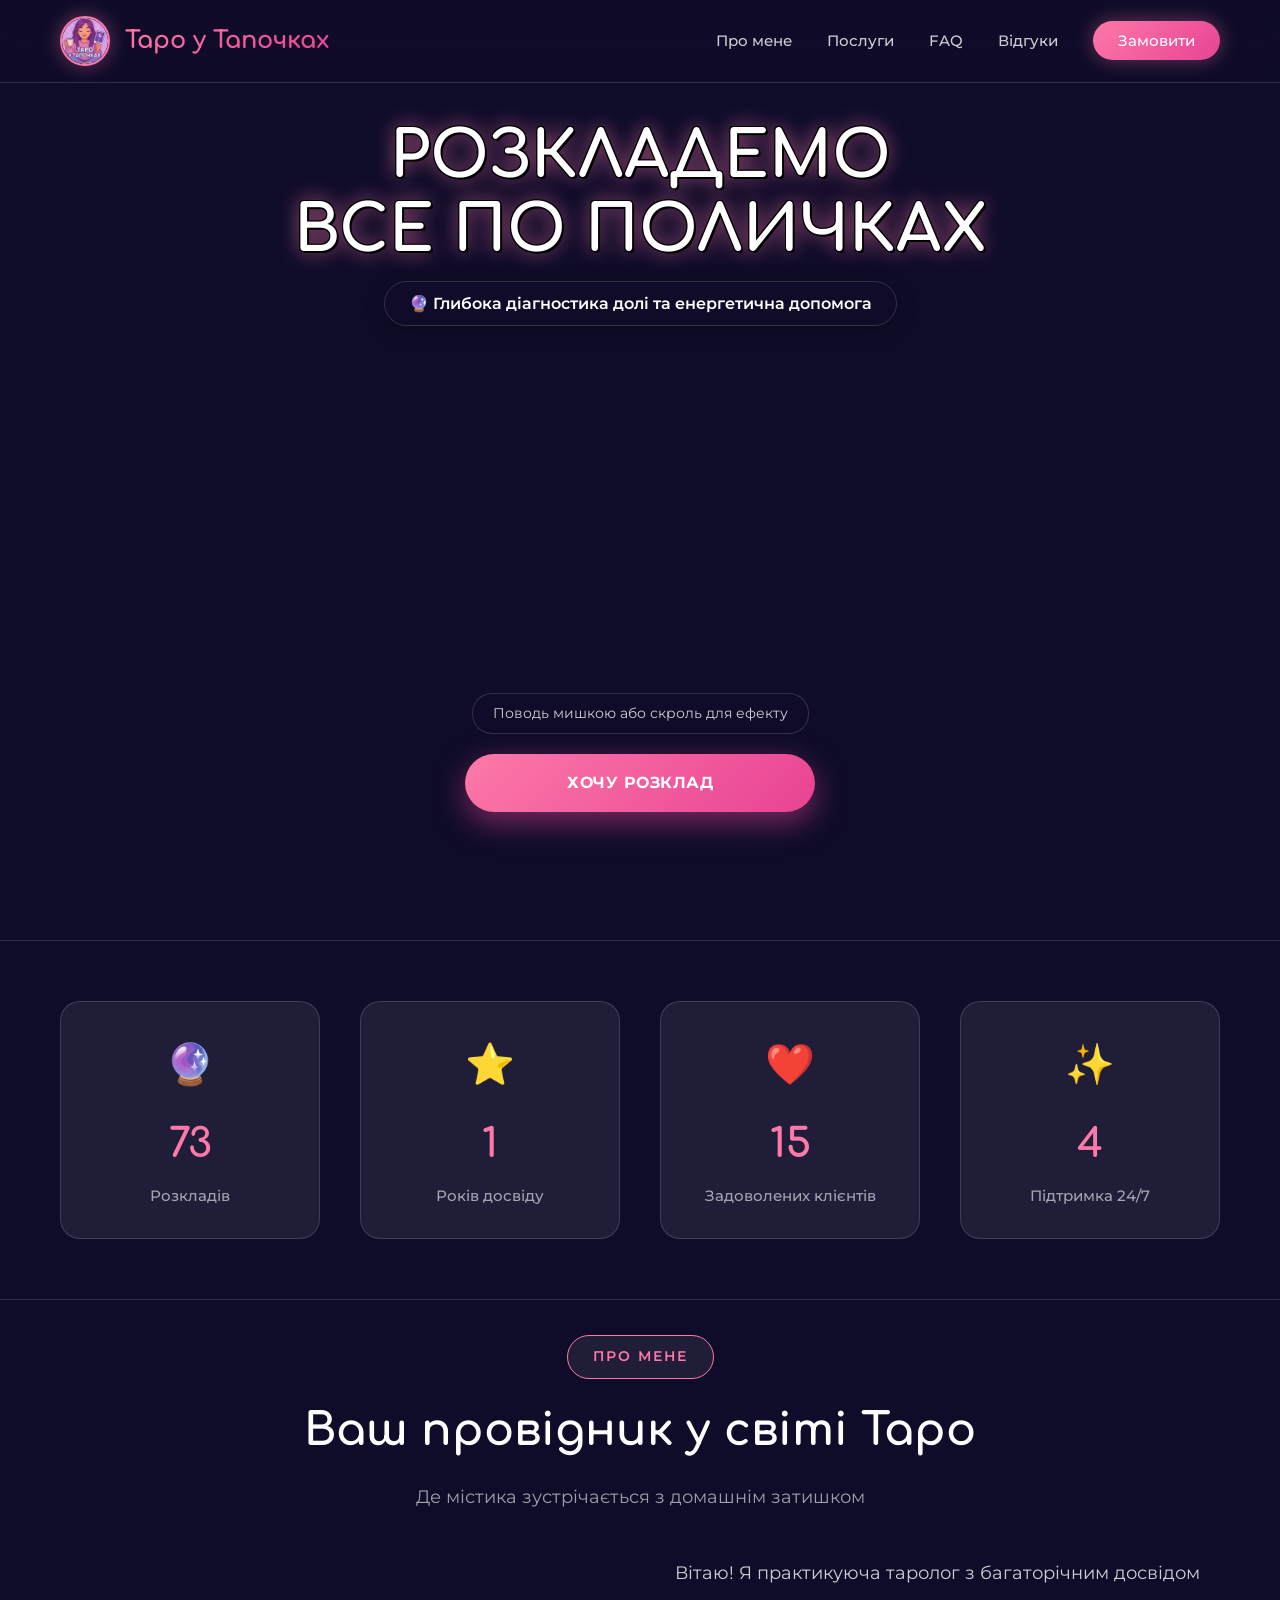
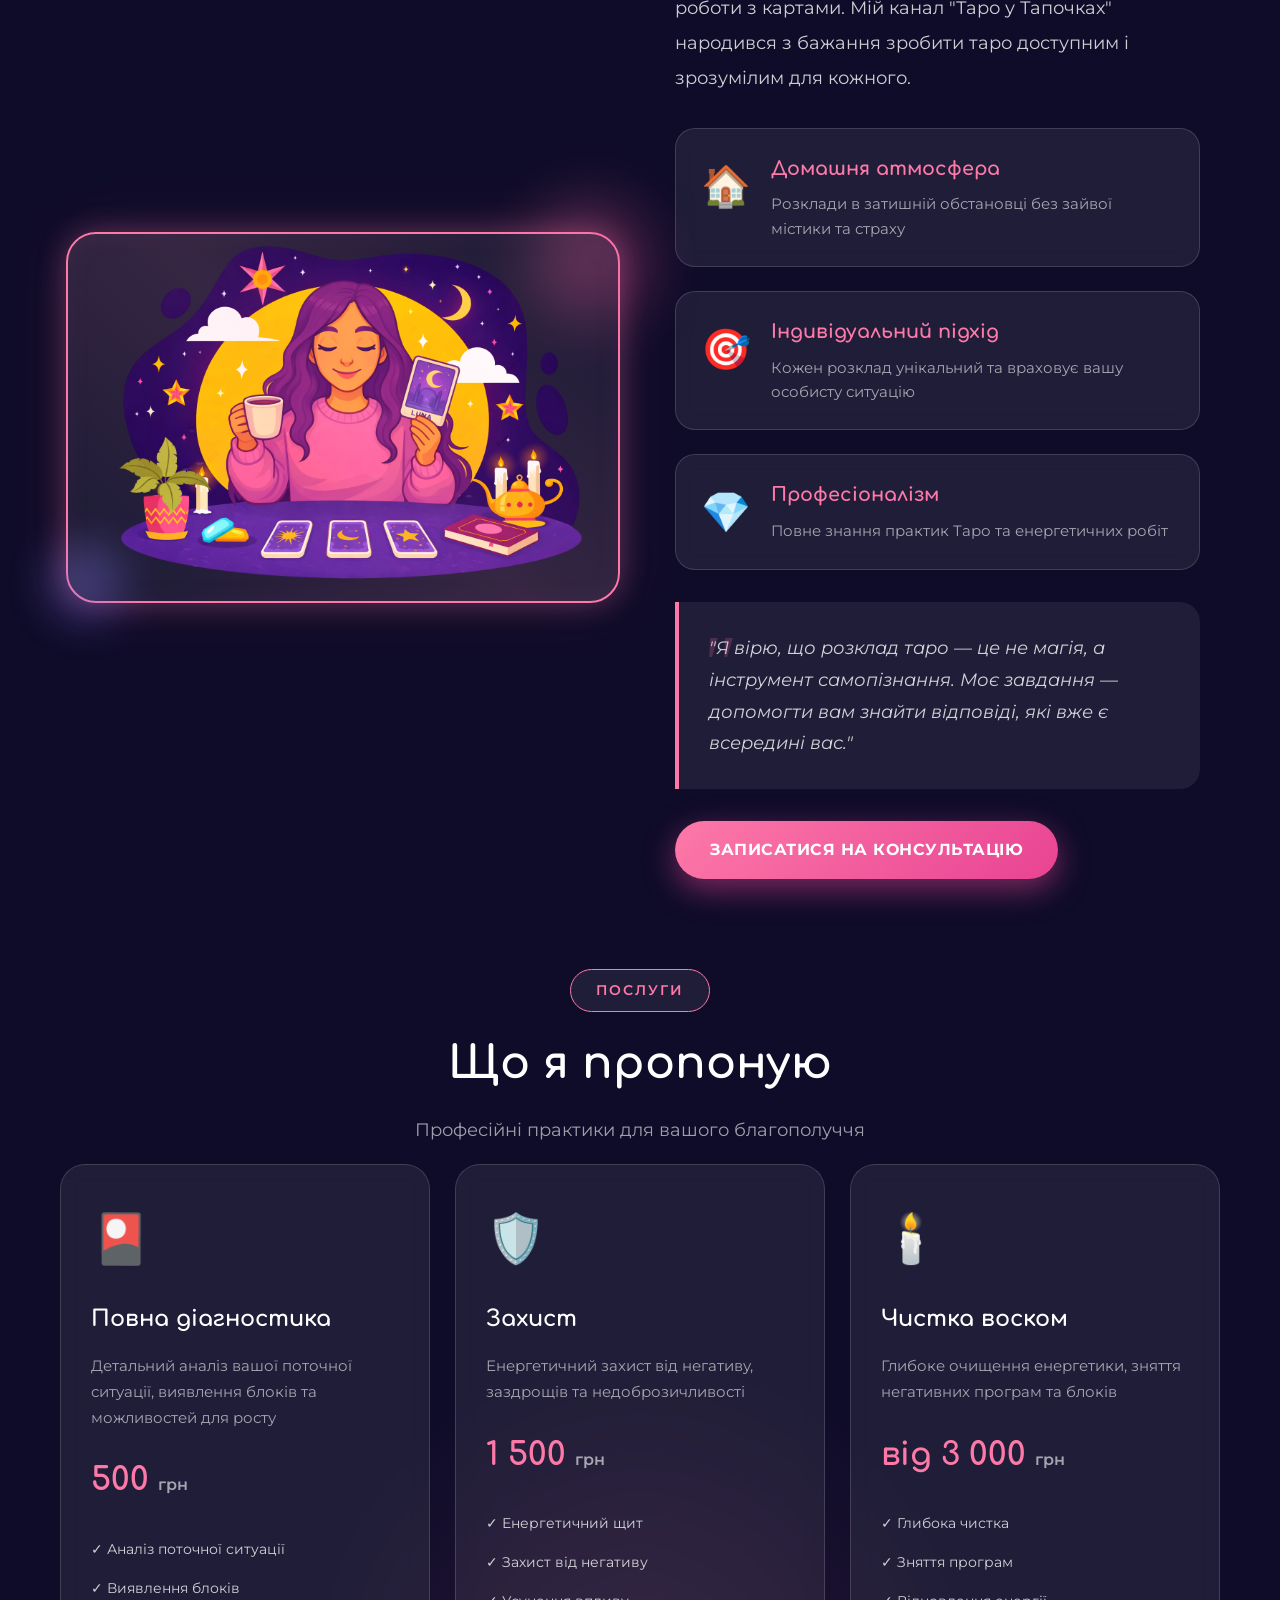
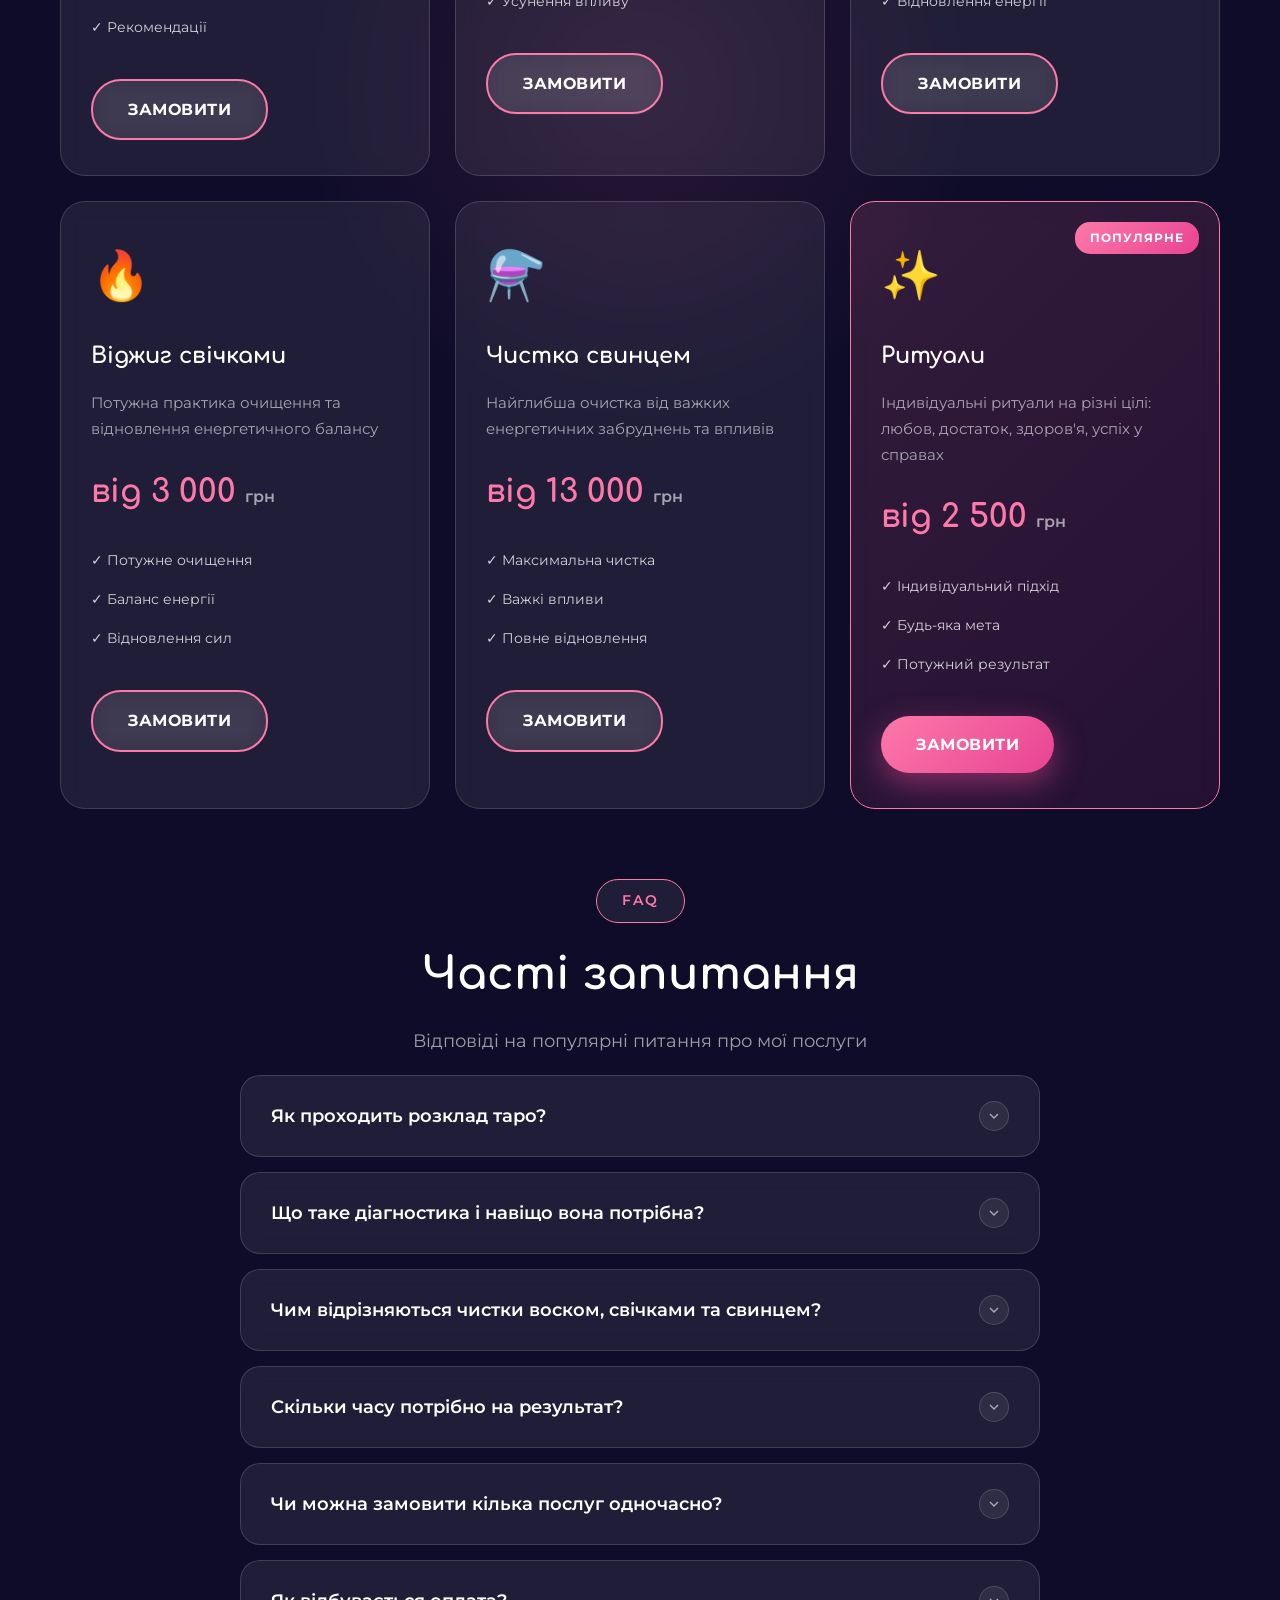
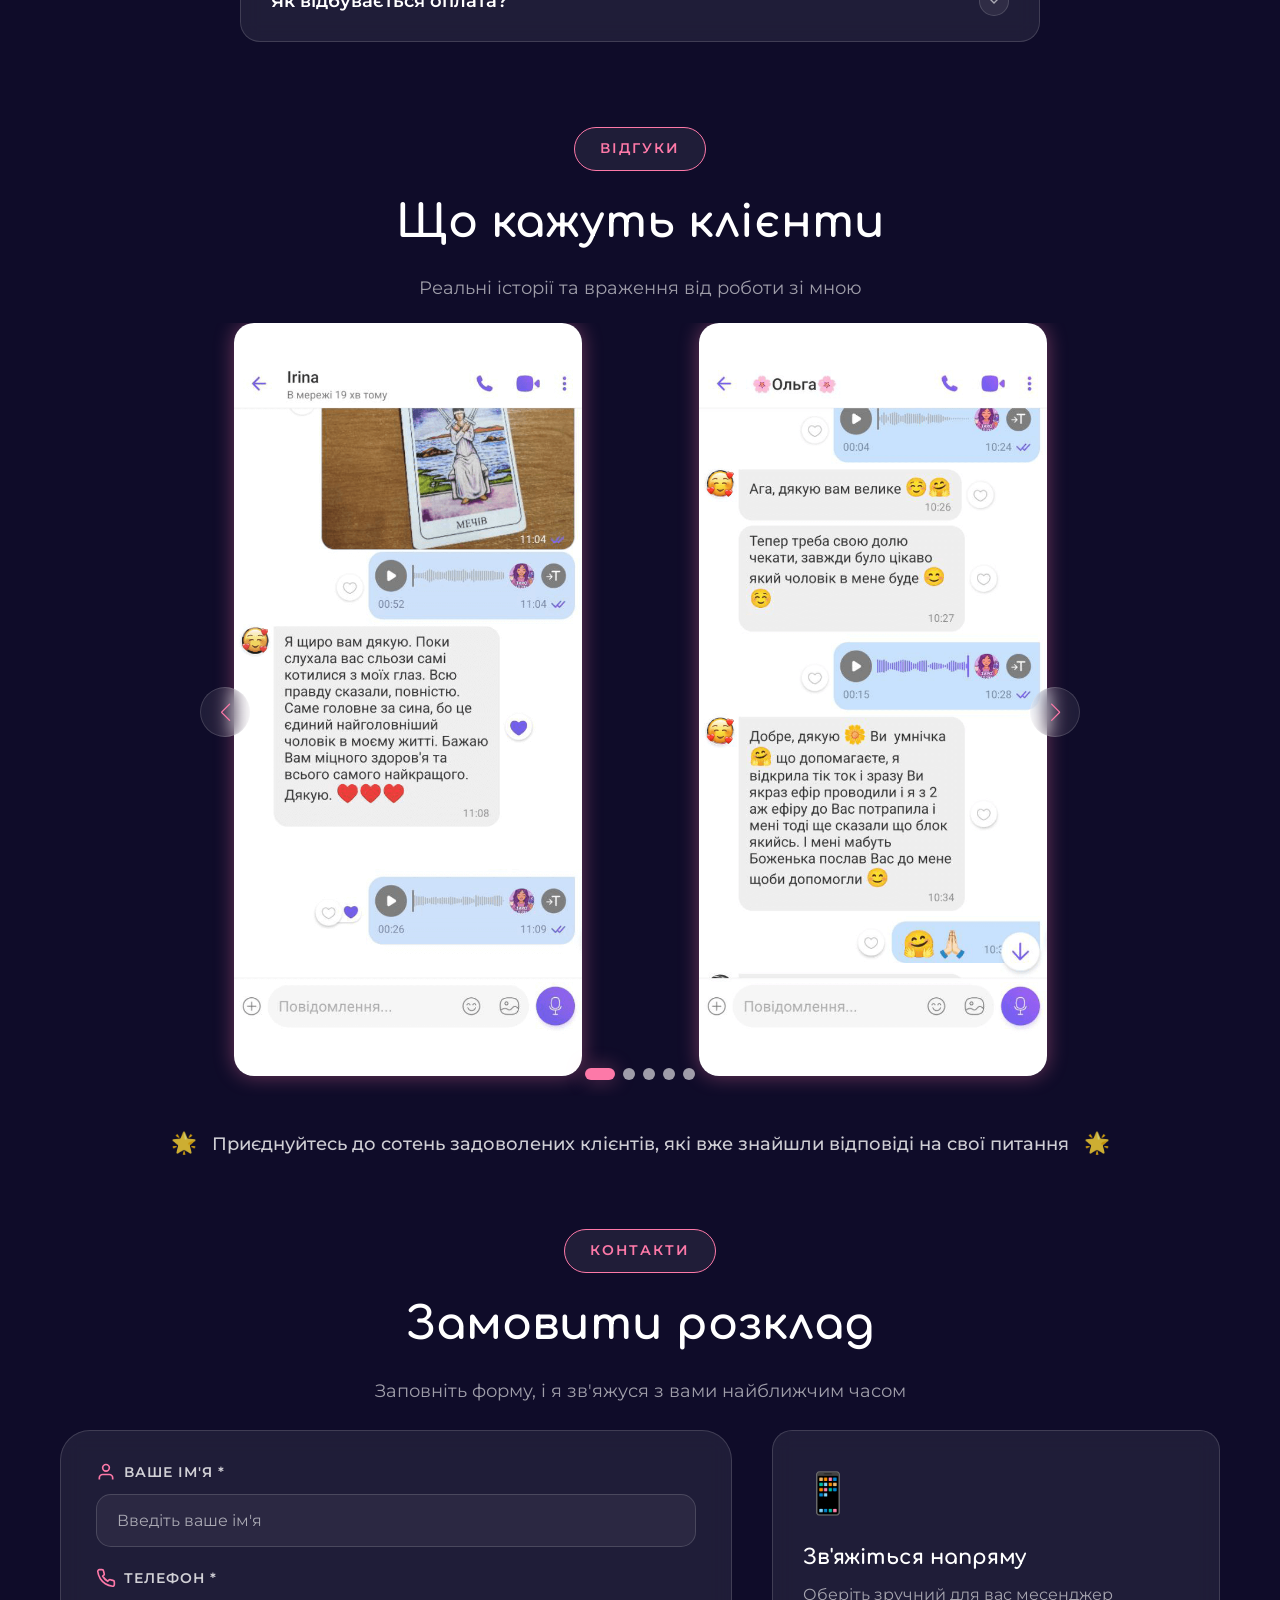
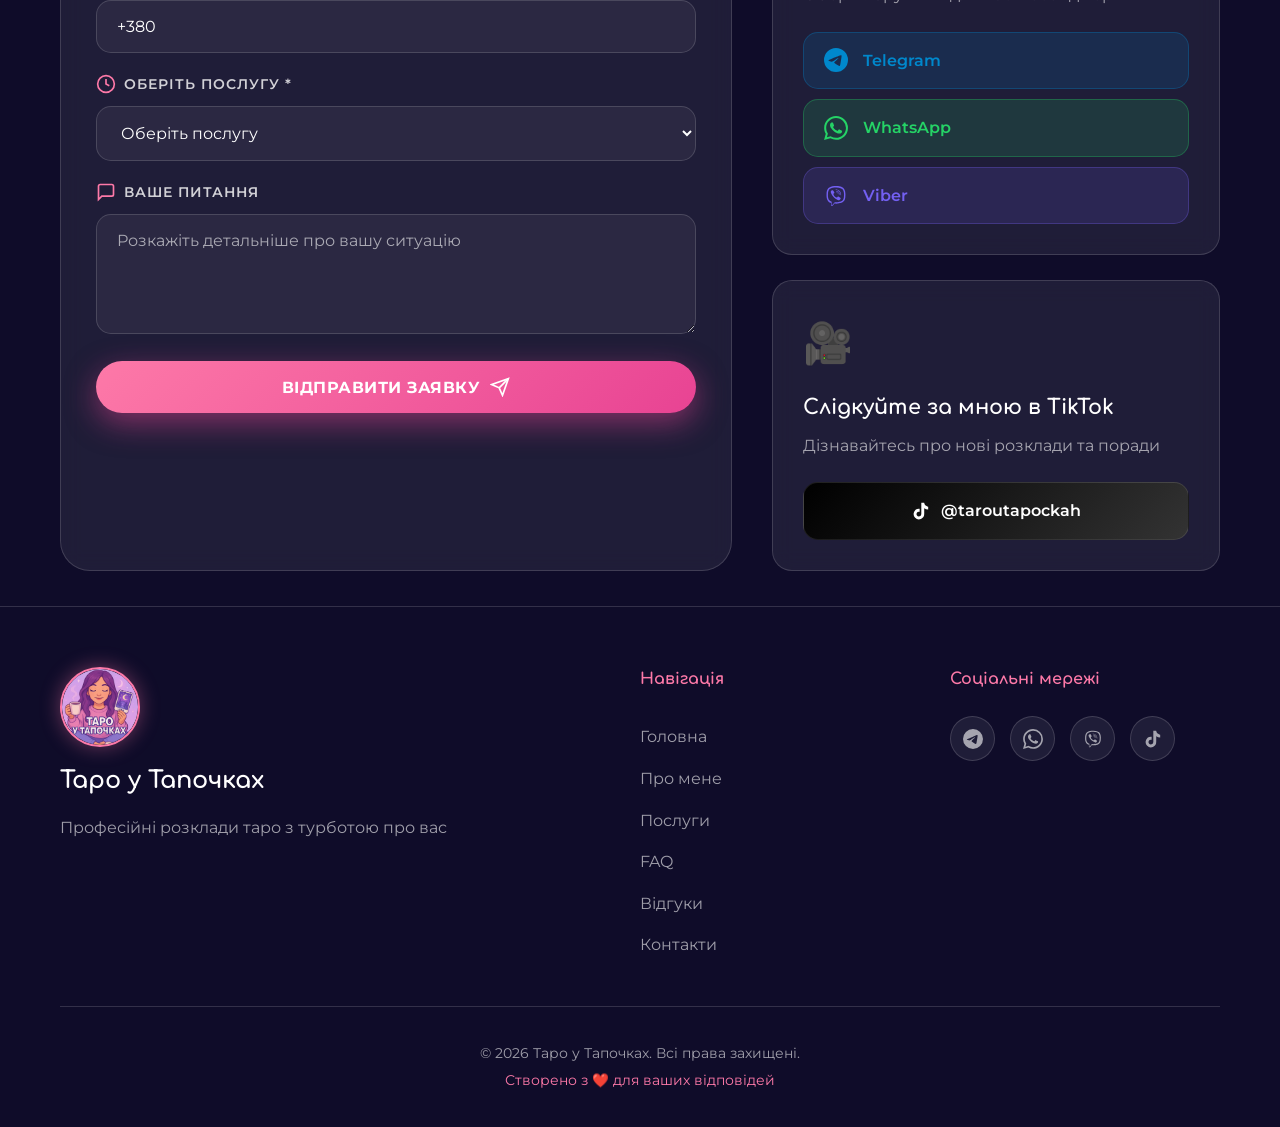
==== commit 34b1748b: "feat: Add mobile version with desktop design adaptation - Implemented mobile version using desktop d" ====
--- a/landing-1/mobile/index.html
+++ b/landing-1/mobile/index.html
@@ -2,45 +2,81 @@
 <html lang="uk">
 <head>
     <meta charset="UTF-8">
-    <meta name="viewport" content="width=device-width, initial-scale=1.0, maximum-scale=5.0">
+    <meta name="viewport" content="width=device-width, initial-scale=1.0">
     <meta name="description" content="Таро у Тапочках - професійні розклади таро в затишній домашній атмосфері. Повна діагностика, чистка, захист, ритуали.">
     <meta name="keywords" content="таро, розклад таро, ворожіння, чистка, захист, ритуали">
-    <meta name="theme-color" content="#0f0c29">
     <title>Таро у Тапочках | Професійні розклади таро</title>
 
     <!-- Favicon -->
     <link rel="icon" type="image/webp" href="girl.webp">
     <link rel="apple-touch-icon" href="girl.webp">
 
-    <!-- Fonts - Comfortaa + Montserrat як у десктоп версії -->
+    <!-- Fonts - Comfortaa + Montserrat як у React сайті -->
     <link rel="preconnect" href="https://fonts.googleapis.com">
     <link rel="preconnect" href="https://fonts.gstatic.com" crossorigin>
     <link href="https://fonts.googleapis.com/css2?family=Comfortaa:wght@400;500;600;700&family=Montserrat:wght@400;500;600;700&display=swap" rel="stylesheet">
 
+    <!-- AOS Animation Library -->
+    <link href="https://unpkg.com/aos@2.3.1/dist/aos.css" rel="stylesheet">
+
     <!-- Swiper Slider -->
     <link rel="stylesheet" href="https://cdn.jsdelivr.net/npm/swiper@11/swiper-bundle.min.css"/>
 
     <!-- Custom CSS -->
     <link rel="stylesheet" href="style.css">
+
+    <!-- Three.js for 3D Background -->
+    <script src="https://cdnjs.cloudflare.com/ajax/libs/three.js/0.160.0/three.min.js"></script>
+    <!-- Base64 encoded images for CORS-free loading -->
+    <script src="image-data.js"></script>
 </head>
 <body>
-    <!-- Mobile Header -->
-    <header class="mobile-header" id="mobileHeader">
-        <div class="header-content">
-            <img src="girl.webp" alt="Таро у Тапочках" class="header-logo">
-            <span class="header-text">Таро у Тапочках</span>
-        </div>
-    </header>
-
-    <!-- Hero Section -->
-    <section class="hero" id="home">
-        <div class="container">
-            <div class="hero-content">
-                <h1 class="hero-title">РОЗКЛАДЕМО<br>ВСЕ ПО ПОЛИЧКАХ</h1>
-                <p class="hero-subtitle">
-                    🔮 Глибока діагностика долі<br>та енергетична допомога
-                </p>
-                <a href="#contact" class="btn btn-primary btn-hero">Хочу розклад</a>
+    <!-- Navigation -->
+    <nav class="navbar" id="navbar">
+        <div class="container">
+            <div class="nav-content">
+                <div class="logo">
+                    <img src="girl.webp" alt="Таро у Тапочках" class="logo-img">
+                    <span class="logo-text">Таро у Тапочках</span>
+                </div>
+                <ul class="nav-links">
+                    <li><a href="#about">Про мене</a></li>
+                    <li><a href="#services">Послуги</a></li>
+                    <li><a href="#faq">FAQ</a></li>
+                    <li><a href="#reviews">Відгуки</a></li>
+                    <li><a href="#contact" class="nav-cta">Замовити</a></li>
+                </ul>
+                <button class="mobile-menu-btn" id="mobileMenuBtn">
+                    <span></span>
+                    <span></span>
+                    <span></span>
+                </button>
+            </div>
+        </div>
+    </nav>
+
+    <!-- Three.js Background Container -->
+    <div id="three-container"></div>
+
+    <!-- Hero Section with 3D Background -->
+    <section class="hero hero-3d" id="home">
+        <div class="hero-content-3d">
+            <!-- Header Content -->
+            <div class="hero-header" data-aos="fade-down" data-aos-duration="1000">
+                <h1 class="hero-title-3d">
+                    РОЗКЛАДЕМО<br>ВСЕ ПО ПОЛИЧКАХ
+                </h1>
+                <div class="hero-badge-3d">
+                    <span>🔮 Глибока діагностика долі та енергетична допомога</span>
+                </div>
+            </div>
+
+            <!-- Action Area -->
+            <div class="hero-action" data-aos="fade-up" data-aos-delay="500">
+                <span class="hero-hint">Поводь мишкою або скроль для ефекту</span>
+                <a href="#contact" class="btn btn-primary btn-glow btn-hero">
+                    <span>Хочу розклад</span>
+                </a>
             </div>
         </div>
     </section>
@@ -49,20 +85,25 @@
     <section class="stats">
         <div class="container">
             <div class="stats-grid">
-                <div class="stat-item">
+                <div class="stat-item" data-aos="fade-up" data-aos-delay="100">
                     <div class="stat-icon">🔮</div>
-                    <div class="stat-number">500+</div>
+                    <div class="stat-number" data-count="500">0</div>
                     <div class="stat-label">Розкладів</div>
                 </div>
-                <div class="stat-item">
+                <div class="stat-item" data-aos="fade-up" data-aos-delay="200">
                     <div class="stat-icon">⭐</div>
-                    <div class="stat-number">5</div>
+                    <div class="stat-number" data-count="5">0</div>
                     <div class="stat-label">Років досвіду</div>
                 </div>
-                <div class="stat-item">
+                <div class="stat-item" data-aos="fade-up" data-aos-delay="300">
                     <div class="stat-icon">❤️</div>
-                    <div class="stat-number">100+</div>
+                    <div class="stat-number" data-count="100">0</div>
                     <div class="stat-label">Задоволених клієнтів</div>
+                </div>
+                <div class="stat-item" data-aos="fade-up" data-aos-delay="400">
+                    <div class="stat-icon">✨</div>
+                    <div class="stat-number" data-count="24">0</div>
+                    <div class="stat-label">Підтримка 24/7</div>
                 </div>
             </div>
         </div>
@@ -71,40 +112,63 @@
     <!-- About Section -->
     <section class="about" id="about">
         <div class="container">
-            <h2 class="section-title">Про мене</h2>
-
-            <div class="about-photo">
-                <img src="about_me.webp" alt="Таролог" class="about-img">
-            </div>
-
-            <div class="about-text">
-                <p>
-                    Вітаю! Я практикуюча таролог з багаторічним досвідом роботи з картами.
-                    Мій канал "Таро у Тапочках" народився з бажання зробити таро доступним і зрозумілим для кожного.
-                </p>
-
-                <div class="about-features">
-                    <div class="feature-item">
-                        <div class="feature-icon">🏠</div>
-                        <div>
-                            <h4>Домашня атмосфера</h4>
-                            <p>Розклади в затишній обстановці</p>
-                        </div>
-                    </div>
-                    <div class="feature-item">
-                        <div class="feature-icon">🎯</div>
-                        <div>
-                            <h4>Індивідуальний підхід</h4>
-                            <p>Кожен розклад унікальний</p>
-                        </div>
-                    </div>
-                    <div class="feature-item">
-                        <div class="feature-icon">💎</div>
-                        <div>
-                            <h4>Професіоналізм</h4>
-                            <p>Повне знання практик Таро</p>
-                        </div>
-                    </div>
+            <div class="section-header" data-aos="fade-up">
+                <span class="section-badge">Про мене</span>
+                <h2 class="section-title">Ваш провідник у світі Таро</h2>
+                <p class="section-subtitle">Де містика зустрічається з домашнім затишком</p>
+            </div>
+
+            <div class="about-content">
+                <!-- Фото про мене -->
+                <div class="about-visual" data-aos="fade-right">
+                    <div class="mystical-aura"></div>
+                    <div class="about-photo-wrapper">
+                        <div class="photo-frame">
+                            <img src="about_me.webp" alt="Таролог" class="about-photo">
+                        </div>
+                        <div class="photo-decoration photo-decoration-1"></div>
+                        <div class="photo-decoration photo-decoration-2"></div>
+                    </div>
+                </div>
+
+                <div class="about-text" data-aos="fade-left">
+                    <p class="about-intro">
+                        Вітаю! Я практикуюча таролог з багаторічним досвідом роботи з картами.
+                        Мій канал "Таро у Тапочках" народився з бажання зробити таро доступним і зрозумілим для кожного.
+                    </p>
+
+                    <div class="about-features">
+                        <div class="feature-item">
+                            <div class="feature-icon">🏠</div>
+                            <div class="feature-content">
+                                <h4>Домашня атмосфера</h4>
+                                <p>Розклади в затишній обстановці без зайвої містики та страху</p>
+                            </div>
+                        </div>
+                        <div class="feature-item">
+                            <div class="feature-icon">🎯</div>
+                            <div class="feature-content">
+                                <h4>Індивідуальний підхід</h4>
+                                <p>Кожен розклад унікальний та враховує вашу особисту ситуацію</p>
+                            </div>
+                        </div>
+                        <div class="feature-item">
+                            <div class="feature-icon">💎</div>
+                            <div class="feature-content">
+                                <h4>Професіоналізм</h4>
+                                <p>Повне знання практик Таро та енергетичних робіт</p>
+                            </div>
+                        </div>
+                    </div>
+
+                    <blockquote class="about-quote">
+                        "Я вірю, що розклад таро — це не магія, а інструмент самопізнання.
+                        Моє завдання — допомогти вам знайти відповіді, які вже є всередині вас."
+                    </blockquote>
+
+                    <a href="#contact" class="btn btn-primary">
+                        <span>Записатися на консультацію</span>
+                    </a>
                 </div>
             </div>
         </div>
@@ -113,67 +177,119 @@
     <!-- Services Section -->
     <section class="services" id="services">
         <div class="container">
-            <h2 class="section-title">Що я пропоную</h2>
+            <div class="section-header" data-aos="fade-up">
+                <span class="section-badge">Послуги</span>
+                <h2 class="section-title">Що я пропоную</h2>
+                <p class="section-subtitle">Професійні практики для вашого благополуччя</p>
+            </div>
 
             <div class="services-grid">
-                <div class="service-card">
+                <div class="service-card" data-aos="fade-up" data-aos-delay="100">
                     <div class="service-icon">🎴</div>
                     <h3 class="service-title">Повна діагностика</h3>
                     <p class="service-description">
-                        Детальний аналіз вашої поточної ситуації, виявлення блоків
+                        Детальний аналіз вашої поточної ситуації, виявлення блоків та можливостей для росту
                     </p>
-                    <div class="service-price">500 <span>грн</span></div>
+                    <div class="service-price">
+                        <span class="price-amount">500</span>
+                        <span class="price-currency">грн</span>
+                    </div>
+                    <ul class="service-features">
+                        <li>✓ Аналіз поточної ситуації</li>
+                        <li>✓ Виявлення блоків</li>
+                        <li>✓ Рекомендації</li>
+                    </ul>
                     <a href="#contact" class="btn btn-secondary">Замовити</a>
                 </div>
 
-                <div class="service-card">
+                <div class="service-card" data-aos="fade-up" data-aos-delay="200">
                     <div class="service-icon">🛡️</div>
                     <h3 class="service-title">Захист</h3>
                     <p class="service-description">
-                        Енергетичний захист від негативу та заздрощів
+                        Енергетичний захист від негативу, заздрощів та недоброзичливості
                     </p>
-                    <div class="service-price">1 500 <span>грн</span></div>
+                    <div class="service-price">
+                        <span class="price-amount">1 500</span>
+                        <span class="price-currency">грн</span>
+                    </div>
+                    <ul class="service-features">
+                        <li>✓ Енергетичний щит</li>
+                        <li>✓ Захист від негативу</li>
+                        <li>✓ Усунення впливу</li>
+                    </ul>
                     <a href="#contact" class="btn btn-secondary">Замовити</a>
                 </div>
 
-                <div class="service-card">
+                <div class="service-card" data-aos="fade-up" data-aos-delay="300">
                     <div class="service-icon">🕯️</div>
                     <h3 class="service-title">Чистка воском</h3>
                     <p class="service-description">
-                        Глибоке очищення енергетики, зняття негативних програм
+                        Глибоке очищення енергетики, зняття негативних програм та блоків
                     </p>
-                    <div class="service-price">від 3 000 <span>грн</span></div>
+                    <div class="service-price">
+                        <span class="price-amount">від 3 000</span>
+                        <span class="price-currency">грн</span>
+                    </div>
+                    <ul class="service-features">
+                        <li>✓ Глибока чистка</li>
+                        <li>✓ Зняття програм</li>
+                        <li>✓ Відновлення енергії</li>
+                    </ul>
                     <a href="#contact" class="btn btn-secondary">Замовити</a>
                 </div>
 
-                <div class="service-card">
+                <div class="service-card" data-aos="fade-up" data-aos-delay="100">
                     <div class="service-icon">🔥</div>
                     <h3 class="service-title">Віджиг свічками</h3>
                     <p class="service-description">
-                        Потужна практика очищення та відновлення балансу
+                        Потужна практика очищення та відновлення енергетичного балансу
                     </p>
-                    <div class="service-price">від 3 000 <span>грн</span></div>
+                    <div class="service-price">
+                        <span class="price-amount">від 3 000</span>
+                        <span class="price-currency">грн</span>
+                    </div>
+                    <ul class="service-features">
+                        <li>✓ Потужне очищення</li>
+                        <li>✓ Баланс енергії</li>
+                        <li>✓ Відновлення сил</li>
+                    </ul>
                     <a href="#contact" class="btn btn-secondary">Замовити</a>
                 </div>
 
-                <div class="service-card">
+                <div class="service-card" data-aos="fade-up" data-aos-delay="200">
                     <div class="service-icon">⚗️</div>
                     <h3 class="service-title">Чистка свинцем</h3>
                     <p class="service-description">
-                        Найглибша очистка від важких енергетичних впливів
+                        Найглибша очистка від важких енергетичних забруднень та впливів
                     </p>
-                    <div class="service-price">від 13 000 <span>грн</span></div>
+                    <div class="service-price">
+                        <span class="price-amount">від 13 000</span>
+                        <span class="price-currency">грн</span>
+                    </div>
+                    <ul class="service-features">
+                        <li>✓ Максимальна чистка</li>
+                        <li>✓ Важкі впливи</li>
+                        <li>✓ Повне відновлення</li>
+                    </ul>
                     <a href="#contact" class="btn btn-secondary">Замовити</a>
                 </div>
 
-                <div class="service-card featured">
+                <div class="service-card featured" data-aos="fade-up" data-aos-delay="300">
                     <div class="featured-badge">Популярне</div>
                     <div class="service-icon">✨</div>
                     <h3 class="service-title">Ритуали</h3>
                     <p class="service-description">
-                        Індивідуальні ритуали на любов, достаток, здоров'я
+                        Індивідуальні ритуали на різні цілі: любов, достаток, здоров'я, успіх у справах
                     </p>
-                    <div class="service-price">від 2 500 <span>грн</span></div>
+                    <div class="service-price">
+                        <span class="price-amount">від 2 500</span>
+                        <span class="price-currency">грн</span>
+                    </div>
+                    <ul class="service-features">
+                        <li>✓ Індивідуальний підхід</li>
+                        <li>✓ Будь-яка мета</li>
+                        <li>✓ Потужний результат</li>
+                    </ul>
                     <a href="#contact" class="btn btn-primary">Замовити</a>
                 </div>
             </div>
@@ -183,19 +299,27 @@
     <!-- FAQ Section -->
     <section class="faq" id="faq">
         <div class="container">
-            <h2 class="section-title">Часті запитання</h2>
-
-            <div class="faq-container">
+            <div class="section-header" data-aos="fade-up">
+                <span class="section-badge">FAQ</span>
+                <h2 class="section-title">Часті запитання</h2>
+                <p class="section-subtitle">Відповіді на популярні питання про мої послуги</p>
+            </div>
+
+            <div class="faq-container" data-aos="fade-up" data-aos-delay="200">
                 <div class="faq-item">
                     <button class="faq-question">
                         <span>Як проходить розклад таро?</span>
-                        <div class="faq-icon">+</div>
+                        <div class="faq-icon">
+                            <svg viewBox="0 0 24 24" fill="none" stroke="currentColor" stroke-width="2">
+                                <path d="M6 9l6 6 6-6"/>
+                            </svg>
+                        </div>
                     </button>
                     <div class="faq-answer">
                         <div class="faq-answer-content">
                             Розклад проходить онлайн через зручний для вас месенджер (Telegram, Viber, WhatsApp).
                             Ви формулюєте своє питання, я роблю розклад карт та надсилаю вам детальну інтерпретацію
-                            з фото карт. Зазвичай це займає 1-2 години.
+                            з фото карт. Зазвичай це займає 1-2 години. Після розкладу ви можете задати уточнюючі питання.
                         </div>
                     </div>
                 </div>
@@ -203,12 +327,17 @@
                 <div class="faq-item">
                     <button class="faq-question">
                         <span>Що таке діагностика і навіщо вона потрібна?</span>
-                        <div class="faq-icon">+</div>
+                        <div class="faq-icon">
+                            <svg viewBox="0 0 24 24" fill="none" stroke="currentColor" stroke-width="2">
+                                <path d="M6 9l6 6 6-6"/>
+                            </svg>
+                        </div>
                     </button>
                     <div class="faq-answer">
                         <div class="faq-answer-content">
                             Діагностика — це комплексний аналіз вашої енергетики, який показує наявність негативних
-                            програм, блоків, порчі чи пробоїв в аурі. Рекомендую робити діагностику перед будь-якою
+                            програм, блоків, порчі чи пробоїв в аурі. Вона допомагає зрозуміти першопричину проблем
+                            і визначити, які саме практики вам потрібні. Рекомендую робити діагностику перед будь-якою
                             серйозною енергетичною роботою.
                         </div>
                     </div>
@@ -217,13 +346,54 @@
                 <div class="faq-item">
                     <button class="faq-question">
                         <span>Чим відрізняються чистки воском, свічками та свинцем?</span>
-                        <div class="faq-icon">+</div>
+                        <div class="faq-icon">
+                            <svg viewBox="0 0 24 24" fill="none" stroke="currentColor" stroke-width="2">
+                                <path d="M6 9l6 6 6-6"/>
+                            </svg>
+                        </div>
                     </button>
                     <div class="faq-answer">
                         <div class="faq-answer-content">
-                            <strong>Чистка воском</strong> — м'яка, підходить для зняття легкого негативу.<br><br>
-                            <strong>Віджиг свічками</strong> — середній рівень, ефективний проти пристрітів та заздрощів.<br><br>
-                            <strong>Чистка свинцем</strong> — найпотужніший метод для важких випадків: родові прокляття, сильна порча.
+                            <strong>Чистка воском</strong> — м'яка, підходить для зняття легкого негативу та очищення аури.<br><br>
+                            <strong>Віджиг свічками</strong> — середній рівень, ефективний проти пристрітів, заздрощів та енергетичних прив'язок.<br><br>
+                            <strong>Чистка свинцем</strong> — найпотужніший метод для важких випадків: родові прокляття, сильна порча,
+                            хронічні енергетичні проблеми. Яку саме чистку обрати — визначається на діагностиці.
+                        </div>
+                    </div>
+                </div>
+
+                <div class="faq-item">
+                    <button class="faq-question">
+                        <span>Скільки часу потрібно на результат?</span>
+                        <div class="faq-icon">
+                            <svg viewBox="0 0 24 24" fill="none" stroke="currentColor" stroke-width="2">
+                                <path d="M6 9l6 6 6-6"/>
+                            </svg>
+                        </div>
+                    </button>
+                    <div class="faq-answer">
+                        <div class="faq-answer-content">
+                            Все залежить від складності ситуації та виду роботи. Діагностику ви отримаєте протягом дня.
+                            Ефект від чисток зазвичай відчувається відразу після захисту. Ритуали можуть працювати від тижня до місяця — це індивідуально.
+                            Я завжди на зв'язку та супроводжую вас протягом всього процесу.
+                        </div>
+                    </div>
+                </div>
+
+                <div class="faq-item">
+                    <button class="faq-question">
+                        <span>Чи можна замовити кілька послуг одночасно?</span>
+                        <div class="faq-icon">
+                            <svg viewBox="0 0 24 24" fill="none" stroke="currentColor" stroke-width="2">
+                                <path d="M6 9l6 6 6-6"/>
+                            </svg>
+                        </div>
+                    </button>
+                    <div class="faq-answer">
+                        <div class="faq-answer-content">
+                            Так, але я рекомендую спочатку зробити діагностику. Вона покаже, які саме роботи вам потрібні
+                            та в якій послідовності їх краще робити. Іноді клієнти думають, що їм потрібна чистка,
+                            а насправді достатньо захисту. Або навпаки — потрібна комплексна робота. Діагностика все покаже.
                         </div>
                     </div>
                 </div>
@@ -231,12 +401,17 @@
                 <div class="faq-item">
                     <button class="faq-question">
                         <span>Як відбувається оплата?</span>
-                        <div class="faq-icon">+</div>
+                        <div class="faq-icon">
+                            <svg viewBox="0 0 24 24" fill="none" stroke="currentColor" stroke-width="2">
+                                <path d="M6 9l6 6 6-6"/>
+                            </svg>
+                        </div>
                     </button>
                     <div class="faq-answer">
                         <div class="faq-answer-content">
                             Оплата здійснюється на картку ПриватБанку або Монобанку. Для діагностики — 100% передоплата.
                             Для інших послуг можлива часткова передоплата (50%) та решта після виконання роботи.
+                            Все обговорюємо індивідуально в месенджері.
                         </div>
                     </div>
                 </div>
@@ -247,39 +422,68 @@
     <!-- Reviews Section -->
     <section class="reviews" id="reviews">
         <div class="container">
-            <h2 class="section-title">Що кажуть клієнти</h2>
-
-            <div class="reviews-slider">
+            <div class="section-header" data-aos="fade-up">
+                <span class="section-badge">Відгуки</span>
+                <h2 class="section-title">Що кажуть клієнти</h2>
+                <p class="section-subtitle">Реальні історії та враження від роботи зі мною</p>
+            </div>
+
+            <div class="reviews-slider-container" data-aos="fade-up" data-aos-delay="200">
                 <div class="swiper reviewsSwiper">
                     <div class="swiper-wrapper">
                         <div class="swiper-slide">
                             <div class="review-card">
                                 <img src="review1.png" alt="Відгук 1" class="review-image">
+                                <div class="review-overlay">
+                                    <button class="view-full-btn">Переглянути повністю</button>
+                                </div>
                             </div>
                         </div>
                         <div class="swiper-slide">
                             <div class="review-card">
                                 <img src="review2.png" alt="Відгук 2" class="review-image">
+                                <div class="review-overlay">
+                                    <button class="view-full-btn">Переглянути повністю</button>
+                                </div>
                             </div>
                         </div>
                         <div class="swiper-slide">
                             <div class="review-card">
                                 <img src="review3.png" alt="Відгук 3" class="review-image">
+                                <div class="review-overlay">
+                                    <button class="view-full-btn">Переглянути повністю</button>
+                                </div>
                             </div>
                         </div>
                         <div class="swiper-slide">
                             <div class="review-card">
                                 <img src="review4.png" alt="Відгук 4" class="review-image">
+                                <div class="review-overlay">
+                                    <button class="view-full-btn">Переглянути повністю</button>
+                                </div>
                             </div>
                         </div>
                         <div class="swiper-slide">
                             <div class="review-card">
                                 <img src="review5.png" alt="Відгук 5" class="review-image">
+                                <div class="review-overlay">
+                                    <button class="view-full-btn">Переглянути повністю</button>
+                                </div>
                             </div>
                         </div>
                     </div>
                     <div class="swiper-pagination"></div>
-                </div>
+                    <div class="swiper-button-prev"></div>
+                    <div class="swiper-button-next"></div>
+                </div>
+            </div>
+
+            <div class="reviews-trust" data-aos="fade-up" data-aos-delay="300">
+                <p class="trust-text">
+                    <span class="trust-icon">🌟</span>
+                    Приєднуйтесь до сотень задоволених клієнтів, які вже знайшли відповіді на свої питання
+                    <span class="trust-icon">🌟</span>
+                </p>
             </div>
         </div>
     </section>
@@ -287,75 +491,118 @@
     <!-- Contact Section -->
     <section class="contact" id="contact">
         <div class="container">
-            <h2 class="section-title">Замовити розклад</h2>
-            <p class="contact-subtitle">Заповніть форму, і я зв'яжуся з вами найближчим часом</p>
-
-            <form class="contact-form" id="contactForm">
-                <div class="form-group">
-                    <label for="name">Ваше ім'я *</label>
-                    <input type="text" id="name" name="name" required placeholder="Введіть ваше ім'я">
-                </div>
-
-                <div class="form-group">
-                    <label for="phone">Телефон *</label>
-                    <input type="tel" id="phone" name="phone" required placeholder="+380 XX XXX XX XX">
-                </div>
-
-                <div class="form-group">
-                    <label for="service">Оберіть послугу *</label>
-                    <select id="service" name="service" required>
-                        <option value="">Оберіть послугу</option>
-                        <option value="diagnosis">Повна діагностика - 500 грн</option>
-                        <option value="protection">Захист - 1 500 грн</option>
-                        <option value="wax">Чистка воском - від 3 000 грн</option>
-                        <option value="candles">Віджиг свічками - від 3 000 грн</option>
-                        <option value="lead">Чистка свинцем - від 13 000 грн</option>
-                        <option value="ritual">Ритуали - від 2 500 грн</option>
-                    </select>
-                </div>
-
-                <div class="form-group">
-                    <label for="message">Ваше питання</label>
-                    <textarea id="message" name="message" rows="4" placeholder="Розкажіть детальніше про вашу ситуацію"></textarea>
-                </div>
-
-                <button type="submit" class="btn btn-primary btn-full">Відправити заявку</button>
-
-                <p class="form-success" id="formSuccess">
-                    ✓ Дякую! Ваша заявка відправлена. Я зв'яжуся з вами найближчим часом.
-                </p>
-            </form>
-
-            <!-- Quick Contact -->
-            <div class="quick-contact">
-                <p class="quick-contact-title">Або зв'яжіться напряму:</p>
-                <div class="messenger-buttons">
-                    <a href="#" class="messenger-btn telegram" id="telegramContact">
-                        <svg viewBox="0 0 24 24" width="24" height="24">
-                            <path fill="currentColor" d="M11.944 0A12 12 0 0 0 0 12a12 12 0 0 0 12 12 12 12 0 0 0 12-12A12 12 0 0 0 12 0a12 12 0 0 0-.056 0zm4.962 7.224c.1-.002.321.023.465.14a.506.506 0 0 1 .171.325c.016.093.036.306.02.472-.18 1.898-.962 6.502-1.36 8.627-.168.9-.499 1.201-.82 1.23-.696.065-1.225-.46-1.9-.902-1.056-.693-1.653-1.124-2.678-1.8-1.185-.78-.417-1.21.258-1.91.177-.184 3.247-2.977 3.307-3.23.007-.032.014-.15-.056-.212s-.174-.041-.249-.024c-.106.024-1.793 1.14-5.061 3.345-.48.33-.913.49-1.302.48-.428-.008-1.252-.241-1.865-.44-.752-.245-1.349-.374-1.297-.789.027-.216.325-.437.893-.663 3.498-1.524 5.83-2.529 6.998-3.014 3.332-1.386 4.025-1.627 4.476-1.635z"/>
-                        </svg>
-                        <span>Telegram</span>
-                    </a>
-                    <a href="#" class="messenger-btn whatsapp" id="whatsappContact">
-                        <svg viewBox="0 0 24 24" width="24" height="24">
-                            <path fill="currentColor" d="M17.472 14.382c-.297-.149-1.758-.867-2.03-.967-.273-.099-.471-.148-.67.15-.197.297-.767.966-.94 1.164-.173.199-.347.223-.644.075-.297-.15-1.255-.463-2.39-1.475-.883-.788-1.48-1.761-1.653-2.059-.173-.297-.018-.458.13-.606.134-.133.298-.347.446-.52.149-.174.198-.298.298-.497.099-.198.05-.371-.025-.52-.075-.149-.669-1.612-.916-2.207-.242-.579-.487-.5-.669-.51-.173-.008-.371-.01-.57-.01-.198 0-.52.074-.792.372-.272.297-1.04 1.016-1.04 2.479 0 1.462 1.065 2.875 1.213 3.074.149.198 2.096 3.2 5.077 4.487.709.306 1.262.489 1.694.625.712.227 1.36.195 1.871.118.571-.085 1.758-.719 2.006-1.413.248-.694.248-1.289.173-1.413-.074-.124-.272-.198-.57-.347m-5.421 7.403h-.004a9.87 9.87 0 01-5.031-1.378l-.361-.214-3.741.982.998-3.648-.235-.374a9.86 9.86 0 01-1.51-5.26c.001-5.45 4.436-9.884 9.888-9.884 2.64 0 5.122 1.03 6.988 2.898a9.825 9.825 0 012.893 6.994c-.003 5.45-4.437 9.884-9.885 9.884m8.413-18.297A11.815 11.815 0 0012.05 0C5.495 0 .16 5.335.157 11.892c0 2.096.547 4.142 1.588 5.945L.057 24l6.305-1.654a11.882 11.882 0 005.683 1.448h.005c6.554 0 11.89-5.335 11.893-11.893a11.821 11.821 0 00-3.48-8.413z"/>
-                        </svg>
-                        <span>WhatsApp</span>
-                    </a>
-                    <a href="#" class="messenger-btn viber" id="viberContact">
-                        <svg width="24" height="24" viewBox="0 0 24 24" fill="currentColor">
-                            <path d="M12.743 13.455s.356.03.547-.206l.374-.47c.18-.232.614-.38 1.04-.144a11.005 11.005 0 0 1 .928.593c.282.207.86.69.862.69.276.233.34.574.152.934l-.002.008a3.896 3.896 0 0 1-.777.957l-.007.005q-.401.335-.789.381a.522.522 0 0 1-.115.008 1.05 1.05 0 0 1-.335-.052l-.009-.012c-.398-.113-1.062-.394-2.169-1.004a12.917 12.917 0 0 1-1.822-1.204 9.553 9.553 0 0 1-.82-.727l-.027-.027-.028-.028-.028-.027-.027-.028a9.553 9.553 0 0 1-.727-.82A12.93 12.93 0 0 1 7.76 10.46c-.61-1.107-.891-1.77-1.004-2.17l-.012-.008a1.05 1.05 0 0 1-.051-.335.506.506 0 0 1 .007-.115q.048-.387.382-.79l.005-.007a3.888 3.888 0 0 1 .957-.777l.007-.001c.36-.188.702-.124.934.15.002.001.484.58.69.862a11.005 11.005 0 0 1 .593.929c.237.425.089.86-.144 1.04l-.47.373c-.237.192-.206.548-.206.548s.696 2.633 3.295 3.296zm-.878-7.875a.253.253 0 0 0-.256.252.253.253 0 0 0 .252.254c1.353.01 2.454.447 3.356 1.326.894.872 1.351 2.057 1.363 3.611a.253.253 0 0 0 .254.252.253.253 0 0 0 .252-.255c-.013-1.654-.517-2.996-1.516-3.97-.99-.965-2.242-1.46-3.705-1.47Zm.463 1.313a.253.253 0 0 0-.271.234.253.253 0 0 0 .234.271c.966.071 1.682.387 2.205.957.524.573.773 1.27.754 2.141a.253.253 0 0 0 .248.258.253.253 0 0 0 .258-.246c.021-.978-.276-1.827-.887-2.494-.617-.674-1.48-1.044-2.54-1.121Zm.379 1.357a.253.253 0 0 0-.266.24.253.253 0 0 0 .239.266c.436.023.73.146.93.351.198.206.32.516.343.971a.253.253 0 0 0 .264.24.253.253 0 0 0 .24-.263c-.027-.537-.18-.984-.484-1.3-.305-.314-.743-.478-1.266-.505Zm6.636-4.3c-.497-.458-2.506-1.916-6.98-1.936 0 0-5.275-.318-7.847 2.041-1.431 1.432-1.935 3.527-1.988 6.125-.053 2.597-.122 7.465 4.57 8.785h.005L7.1 20.98s-.03.815.507.981c.65.202 1.03-.418 1.65-1.086.341-.367.811-.905 1.165-1.317 3.21.27 5.678-.347 5.958-.439.648-.21 4.315-.68 4.91-5.547.616-5.017-.297-8.19-1.947-9.621Zm.544 9.262c-.504 4.064-3.478 4.32-4.026 4.496-.233.075-2.401.614-5.127.436 0 0-2.031 2.45-2.666 3.088-.099.1-.215.14-.293.12-.11-.027-.14-.156-.138-.345l.017-3.347s-.002 0 0 0c-3.97-1.102-3.738-5.246-3.693-7.415.045-2.17.453-3.947 1.664-5.143C7.8 3.132 12.28 3.426 12.28 3.426c3.784.017 5.598 1.157 6.018 1.538 1.396 1.196 2.108 4.056 1.588 8.247z"/>
-                        </svg>
-                        <span>Viber</span>
-                    </a>
-                </div>
-
-                <a href="https://www.tiktok.com/@taroutapockah" target="_blank" rel="noopener" class="tiktok-link">
-                    <svg width="20" height="20" viewBox="0 0 24 24" fill="currentColor">
-                        <path d="M19.59 6.69a4.83 4.83 0 0 1-3.77-4.25V2h-3.45v13.67a2.89 2.89 0 0 1-5.2 1.74 2.89 2.89 0 0 1 2.31-4.64 2.93 2.93 0 0 1 .88.13V9.4a6.84 6.84 0 0 0-1-.05A6.33 6.33 0 0 0 5 20.1a6.34 6.34 0 0 0 10.86-4.43v-7a8.16 8.16 0 0 0 4.77 1.52v-3.4a4.85 4.85 0 0 1-1-.1z"/>
-                    </svg>
-                    @taroutapockah
-                </a>
+            <div class="section-header">
+                <span class="section-badge">Контакти</span>
+                <h2 class="section-title">Замовити розклад</h2>
+                <p class="section-subtitle">Заповніть форму, і я зв'яжуся з вами найближчим часом</p>
+            </div>
+
+            <div class="contact-content">
+                <div class="contact-form-wrapper">
+                    <form class="contact-form" id="contactForm">
+                        <div class="form-group">
+                            <label for="name">
+                                <svg width="20" height="20" viewBox="0 0 24 24" fill="none" stroke="currentColor" stroke-width="2">
+                                    <path d="M20 21v-2a4 4 0 0 0-4-4H8a4 4 0 0 0-4 4v2"></path>
+                                    <circle cx="12" cy="7" r="4"></circle>
+                                </svg>
+                                Ваше ім'я *
+                            </label>
+                            <input type="text" id="name" name="name" required placeholder="Введіть ваше ім'я">
+                        </div>
+
+                        <div class="form-group">
+                            <label for="phone">
+                                <svg width="20" height="20" viewBox="0 0 24 24" fill="none" stroke="currentColor" stroke-width="2">
+                                    <path d="M22 16.92v3a2 2 0 0 1-2.18 2 19.79 19.79 0 0 1-8.63-3.07 19.5 19.5 0 0 1-6-6 19.79 19.79 0 0 1-3.07-8.67A2 2 0 0 1 4.11 2h3a2 2 0 0 1 2 1.72 12.84 12.84 0 0 0 .7 2.81 2 2 0 0 1-.45 2.11L8.09 9.91a16 16 0 0 0 6 6l1.27-1.27a2 2 0 0 1 2.11-.45 12.84 12.84 0 0 0 2.81.7A2 2 0 0 1 22 16.92z"></path>
+                                </svg>
+                                Телефон *
+                            </label>
+                            <input type="tel" id="phone" name="phone" required placeholder="+380 XX XXX XX XX">
+                        </div>
+
+                        <div class="form-group">
+                            <label for="service">
+                                <svg width="20" height="20" viewBox="0 0 24 24" fill="none" stroke="currentColor" stroke-width="2">
+                                    <circle cx="12" cy="12" r="10"></circle>
+                                    <path d="M12 6v6l4 2"></path>
+                                </svg>
+                                Оберіть послугу *
+                            </label>
+                            <select id="service" name="service" required>
+                                <option value="">Оберіть послугу</option>
+                                <option value="diagnosis">Повна діагностика - 500 грн</option>
+                                <option value="protection">Захист - 1 500 грн</option>
+                                <option value="wax">Чистка воском - від 3 000 грн</option>
+                                <option value="candles">Віджиг свічками - від 3 000 грн</option>
+                                <option value="lead">Чистка свинцем - від 13 000 грн</option>
+                                <option value="ritual">Ритуали - від 2 500 грн</option>
+                            </select>
+                        </div>
+
+                        <div class="form-group">
+                            <label for="message">
+                                <svg width="20" height="20" viewBox="0 0 24 24" fill="none" stroke="currentColor" stroke-width="2">
+                                    <path d="M21 15a2 2 0 0 1-2 2H7l-4 4V5a2 2 0 0 1 2-2h14a2 2 0 0 1 2 2z"></path>
+                                </svg>
+                                Ваше питання
+                            </label>
+                            <textarea id="message" name="message" rows="4" placeholder="Розкажіть детальніше про вашу ситуацію"></textarea>
+                        </div>
+
+                        <button type="submit" class="btn btn-primary btn-full">
+                            <span>Відправити заявку</span>
+                            <svg width="20" height="20" viewBox="0 0 24 24" fill="none" stroke="currentColor" stroke-width="2">
+                                <line x1="22" y1="2" x2="11" y2="13"></line>
+                                <polygon points="22 2 15 22 11 13 2 9 22 2"></polygon>
+                            </svg>
+                        </button>
+
+                        <p class="form-success" id="formSuccess">
+                            ✓ Дякую! Ваша заявка відправлена. Я зв'яжуся з вами найближчим часом.
+                        </p>
+                    </form>
+                </div>
+
+                <div class="contact-info">
+                    <div class="info-card">
+                        <div class="info-icon">📱</div>
+                        <h3>Зв'яжіться напряму</h3>
+                        <p>Оберіть зручний для вас месенджер</p>
+                        <div class="messenger-buttons">
+                            <a href="#" class="messenger-btn telegram" id="telegramContact">
+                                <svg viewBox="0 0 24 24" width="24" height="24">
+                                    <path fill="currentColor" d="M11.944 0A12 12 0 0 0 0 12a12 12 0 0 0 12 12 12 12 0 0 0 12-12A12 12 0 0 0 12 0a12 12 0 0 0-.056 0zm4.962 7.224c.1-.002.321.023.465.14a.506.506 0 0 1 .171.325c.016.093.036.306.02.472-.18 1.898-.962 6.502-1.36 8.627-.168.9-.499 1.201-.82 1.23-.696.065-1.225-.46-1.9-.902-1.056-.693-1.653-1.124-2.678-1.8-1.185-.78-.417-1.21.258-1.91.177-.184 3.247-2.977 3.307-3.23.007-.032.014-.15-.056-.212s-.174-.041-.249-.024c-.106.024-1.793 1.14-5.061 3.345-.48.33-.913.49-1.302.48-.428-.008-1.252-.241-1.865-.44-.752-.245-1.349-.374-1.297-.789.027-.216.325-.437.893-.663 3.498-1.524 5.83-2.529 6.998-3.014 3.332-1.386 4.025-1.627 4.476-1.635z"/>
+                                </svg>
+                                <span>Telegram</span>
+                            </a>
+                            <a href="#" class="messenger-btn whatsapp" id="whatsappContact">
+                                <svg viewBox="0 0 24 24" width="24" height="24">
+                                    <path fill="currentColor" d="M17.472 14.382c-.297-.149-1.758-.867-2.03-.967-.273-.099-.471-.148-.67.15-.197.297-.767.966-.94 1.164-.173.199-.347.223-.644.075-.297-.15-1.255-.463-2.39-1.475-.883-.788-1.48-1.761-1.653-2.059-.173-.297-.018-.458.13-.606.134-.133.298-.347.446-.52.149-.174.198-.298.298-.497.099-.198.05-.371-.025-.52-.075-.149-.669-1.612-.916-2.207-.242-.579-.487-.5-.669-.51-.173-.008-.371-.01-.57-.01-.198 0-.52.074-.792.372-.272.297-1.04 1.016-1.04 2.479 0 1.462 1.065 2.875 1.213 3.074.149.198 2.096 3.2 5.077 4.487.709.306 1.262.489 1.694.625.712.227 1.36.195 1.871.118.571-.085 1.758-.719 2.006-1.413.248-.694.248-1.289.173-1.413-.074-.124-.272-.198-.57-.347m-5.421 7.403h-.004a9.87 9.87 0 01-5.031-1.378l-.361-.214-3.741.982.998-3.648-.235-.374a9.86 9.86 0 01-1.51-5.26c.001-5.45 4.436-9.884 9.888-9.884 2.64 0 5.122 1.03 6.988 2.898a9.825 9.825 0 012.893 6.994c-.003 5.45-4.437 9.884-9.885 9.884m8.413-18.297A11.815 11.815 0 0012.05 0C5.495 0 .16 5.335.157 11.892c0 2.096.547 4.142 1.588 5.945L.057 24l6.305-1.654a11.882 11.882 0 005.683 1.448h.005c6.554 0 11.89-5.335 11.893-11.893a11.821 11.821 0 00-3.48-8.413z"/>
+                                </svg>
+                                <span>WhatsApp</span>
+                            </a>
+                            <a href="#" class="messenger-btn viber" id="viberContact">
+                                <svg width="24" height="24" viewBox="0 0 24 24" fill="currentColor">
+                                    <path d="M12.743 13.455s.356.03.547-.206l.374-.47c.18-.232.614-.38 1.04-.144a11.005 11.005 0 0 1 .928.593c.282.207.86.69.862.69.276.233.34.574.152.934l-.002.008a3.896 3.896 0 0 1-.777.957l-.007.005q-.401.335-.789.381a.522.522 0 0 1-.115.008 1.05 1.05 0 0 1-.335-.052l-.009-.012c-.398-.113-1.062-.394-2.169-1.004a12.917 12.917 0 0 1-1.822-1.204 9.553 9.553 0 0 1-.82-.727l-.027-.027-.028-.028-.028-.027-.027-.028a9.553 9.553 0 0 1-.727-.82A12.93 12.93 0 0 1 7.76 10.46c-.61-1.107-.891-1.77-1.004-2.17l-.012-.008a1.05 1.05 0 0 1-.051-.335.506.506 0 0 1 .007-.115q.048-.387.382-.79l.005-.007a3.888 3.888 0 0 1 .957-.777l.007-.001c.36-.188.702-.124.934.15.002.001.484.58.69.862a11.005 11.005 0 0 1 .593.929c.237.425.089.86-.144 1.04l-.47.373c-.237.192-.206.548-.206.548s.696 2.633 3.295 3.296zm-.878-7.875a.253.253 0 0 0-.256.252.253.253 0 0 0 .252.254c1.353.01 2.454.447 3.356 1.326.894.872 1.351 2.057 1.363 3.611a.253.253 0 0 0 .254.252.253.253 0 0 0 .252-.255c-.013-1.654-.517-2.996-1.516-3.97-.99-.965-2.242-1.46-3.705-1.47Zm.463 1.313a.253.253 0 0 0-.271.234.253.253 0 0 0 .234.271c.966.071 1.682.387 2.205.957.524.573.773 1.27.754 2.141a.253.253 0 0 0 .248.258.253.253 0 0 0 .258-.246c.021-.978-.276-1.827-.887-2.494-.617-.674-1.48-1.044-2.54-1.121Zm.379 1.357a.253.253 0 0 0-.266.24.253.253 0 0 0 .239.266c.436.023.73.146.93.351.198.206.32.516.343.971a.253.253 0 0 0 .264.24.253.253 0 0 0 .24-.263c-.027-.537-.18-.984-.484-1.3-.305-.314-.743-.478-1.266-.505Zm6.636-4.3c-.497-.458-2.506-1.916-6.98-1.936 0 0-5.275-.318-7.847 2.041-1.431 1.432-1.935 3.527-1.988 6.125-.053 2.597-.122 7.465 4.57 8.785h.005L7.1 20.98s-.03.815.507.981c.65.202 1.03-.418 1.65-1.086.341-.367.811-.905 1.165-1.317 3.21.27 5.678-.347 5.958-.439.648-.21 4.315-.68 4.91-5.547.616-5.017-.297-8.19-1.947-9.621Zm.544 9.262c-.504 4.064-3.478 4.32-4.026 4.496-.233.075-2.401.614-5.127.436 0 0-2.031 2.45-2.666 3.088-.099.1-.215.14-.293.12-.11-.027-.14-.156-.138-.345l.017-3.347s-.002 0 0 0c-3.97-1.102-3.738-5.246-3.693-7.415.045-2.17.453-3.947 1.664-5.143C7.8 3.132 12.28 3.426 12.28 3.426c3.784.017 5.598 1.157 6.018 1.538 1.396 1.196 2.108 4.056 1.588 8.247z"/>
+                                </svg>
+                                <span>Viber</span>
+                            </a>
+                        </div>
+                    </div>
+
+                    <div class="info-card">
+                        <div class="info-icon">🎥</div>
+                        <h3>Слідкуйте за мною в TikTok</h3>
+                        <p>Дізнавайтесь про нові розклади та поради</p>
+                        <a href="https://www.tiktok.com/@taroutapockah" target="_blank" rel="noopener" class="tiktok-btn">
+                            <svg width="20" height="20" viewBox="0 0 24 24" fill="currentColor">
+                                <path d="M19.59 6.69a4.83 4.83 0 0 1-3.77-4.25V2h-3.45v13.67a2.89 2.89 0 0 1-5.2 1.74 2.89 2.89 0 0 1 2.31-4.64 2.93 2.93 0 0 1 .88.13V9.4a6.84 6.84 0 0 0-1-.05A6.33 6.33 0 0 0 5 20.1a6.34 6.34 0 0 0 10.86-4.43v-7a8.16 8.16 0 0 0 4.77 1.52v-3.4a4.85 4.85 0 0 1-1-.1z"/>
+                            </svg>
+                            @taroutapockah
+                        </a>
+                    </div>
+                </div>
             </div>
         </div>
     </section>
@@ -364,9 +611,47 @@
     <footer class="footer">
         <div class="container">
             <div class="footer-content">
-                <img src="girl.webp" alt="Таро у Тапочках" class="footer-logo">
-                <h3>Таро у Тапочках</h3>
-                <p>Професійні розклади таро з турботою про вас</p>
+                <div class="footer-brand">
+                    <img src="girl.webp" alt="Таро у Тапочках" class="footer-logo">
+                    <h3>Таро у Тапочках</h3>
+                    <p>Професійні розклади таро з турботою про вас</p>
+                </div>
+                <div class="footer-links">
+                    <h4>Навігація</h4>
+                    <ul>
+                        <li><a href="#home">Головна</a></li>
+                        <li><a href="#about">Про мене</a></li>
+                        <li><a href="#services">Послуги</a></li>
+                        <li><a href="#faq">FAQ</a></li>
+                        <li><a href="#reviews">Відгуки</a></li>
+                        <li><a href="#contact">Контакти</a></li>
+                    </ul>
+                </div>
+                <div class="footer-social">
+                    <h4>Соціальні мережі</h4>
+                    <div class="footer-social-links">
+                        <a href="#" class="footer-social-btn telegram" id="telegramFooter" aria-label="Telegram">
+                            <svg viewBox="0 0 24 24" width="20" height="20">
+                                <path fill="currentColor" d="M11.944 0A12 12 0 0 0 0 12a12 12 0 0 0 12 12 12 12 0 0 0 12-12A12 12 0 0 0 12 0a12 12 0 0 0-.056 0zm4.962 7.224c.1-.002.321.023.465.14a.506.506 0 0 1 .171.325c.016.093.036.306.02.472-.18 1.898-.962 6.502-1.36 8.627-.168.9-.499 1.201-.82 1.23-.696.065-1.225-.46-1.9-.902-1.056-.693-1.653-1.124-2.678-1.8-1.185-.78-.417-1.21.258-1.91.177-.184 3.247-2.977 3.307-3.23.007-.032.014-.15-.056-.212s-.174-.041-.249-.024c-.106.024-1.793 1.14-5.061 3.345-.48.33-.913.49-1.302.48-.428-.008-1.252-.241-1.865-.44-.752-.245-1.349-.374-1.297-.789.027-.216.325-.437.893-.663 3.498-1.524 5.83-2.529 6.998-3.014 3.332-1.386 4.025-1.627 4.476-1.635z"/>
+                            </svg>
+                        </a>
+                        <a href="#" class="footer-social-btn whatsapp" id="whatsappFooter" aria-label="WhatsApp">
+                            <svg viewBox="0 0 24 24" width="20" height="20">
+                                <path fill="currentColor" d="M17.472 14.382c-.297-.149-1.758-.867-2.03-.967-.273-.099-.471-.148-.67.15-.197.297-.767.966-.94 1.164-.173.199-.347.223-.644.075-.297-.15-1.255-.463-2.39-1.475-.883-.788-1.48-1.761-1.653-2.059-.173-.297-.018-.458.13-.606.134-.133.298-.347.446-.52.149-.174.198-.298.298-.497.099-.198.05-.371-.025-.52-.075-.149-.669-1.612-.916-2.207-.242-.579-.487-.5-.669-.51-.173-.008-.371-.01-.57-.01-.198 0-.52.074-.792.372-.272.297-1.04 1.016-1.04 2.479 0 1.462 1.065 2.875 1.213 3.074.149.198 2.096 3.2 5.077 4.487.709.306 1.262.489 1.694.625.712.227 1.36.195 1.871.118.571-.085 1.758-.719 2.006-1.413.248-.694.248-1.289.173-1.413-.074-.124-.272-.198-.57-.347m-5.421 7.403h-.004a9.87 9.87 0 01-5.031-1.378l-.361-.214-3.741.982.998-3.648-.235-.374a9.86 9.86 0 01-1.51-5.26c.001-5.45 4.436-9.884 9.888-9.884 2.64 0 5.122 1.03 6.988 2.898a9.825 9.825 0 012.893 6.994c-.003 5.45-4.437 9.884-9.885 9.884m8.413-18.297A11.815 11.815 0 0012.05 0C5.495 0 .16 5.335.157 11.892c0 2.096.547 4.142 1.588 5.945L.057 24l6.305-1.654a11.882 11.882 0 005.683 1.448h.005c6.554 0 11.89-5.335 11.893-11.893a11.821 11.821 0 00-3.48-8.413z"/>
+                            </svg>
+                        </a>
+                        <a href="#" class="footer-social-btn viber" id="viberFooter" aria-label="Viber">
+                            <svg width="20" height="20" viewBox="0 0 24 24" fill="currentColor">
+                                <path d="M12.743 13.455s.356.03.547-.206l.374-.47c.18-.232.614-.38 1.04-.144a11.005 11.005 0 0 1 .928.593c.282.207.86.69.862.69.276.233.34.574.152.934l-.002.008a3.896 3.896 0 0 1-.777.957l-.007.005q-.401.335-.789.381a.522.522 0 0 1-.115.008 1.05 1.05 0 0 1-.335-.052l-.009-.012c-.398-.113-1.062-.394-2.169-1.004a12.917 12.917 0 0 1-1.822-1.204 9.553 9.553 0 0 1-.82-.727l-.027-.027-.028-.028-.028-.027-.027-.028a9.553 9.553 0 0 1-.727-.82A12.93 12.93 0 0 1 7.76 10.46c-.61-1.107-.891-1.77-1.004-2.17l-.012-.008a1.05 1.05 0 0 1-.051-.335.506.506 0 0 1 .007-.115q.048-.387.382-.79l.005-.007a3.888 3.888 0 0 1 .957-.777l.007-.001c.36-.188.702-.124.934.15.002.001.484.58.69.862a11.005 11.005 0 0 1 .593.929c.237.425.089.86-.144 1.04l-.47.373c-.237.192-.206.548-.206.548s.696 2.633 3.295 3.296zm-.878-7.875a.253.253 0 0 0-.256.252.253.253 0 0 0 .252.254c1.353.01 2.454.447 3.356 1.326.894.872 1.351 2.057 1.363 3.611a.253.253 0 0 0 .254.252.253.253 0 0 0 .252-.255c-.013-1.654-.517-2.996-1.516-3.97-.99-.965-2.242-1.46-3.705-1.47Zm.463 1.313a.253.253 0 0 0-.271.234.253.253 0 0 0 .234.271c.966.071 1.682.387 2.205.957.524.573.773 1.27.754 2.141a.253.253 0 0 0 .248.258.253.253 0 0 0 .258-.246c.021-.978-.276-1.827-.887-2.494-.617-.674-1.48-1.044-2.54-1.121Zm.379 1.357a.253.253 0 0 0-.266.24.253.253 0 0 0 .239.266c.436.023.73.146.93.351.198.206.32.516.343.971a.253.253 0 0 0 .264.24.253.253 0 0 0 .24-.263c-.027-.537-.18-.984-.484-1.3-.305-.314-.743-.478-1.266-.505Zm6.636-4.3c-.497-.458-2.506-1.916-6.98-1.936 0 0-5.275-.318-7.847 2.041-1.431 1.432-1.935 3.527-1.988 6.125-.053 2.597-.122 7.465 4.57 8.785h.005L7.1 20.98s-.03.815.507.981c.65.202 1.03-.418 1.65-1.086.341-.367.811-.905 1.165-1.317 3.21.27 5.678-.347 5.958-.439.648-.21 4.315-.68 4.91-5.547.616-5.017-.297-8.19-1.947-9.621Zm.544 9.262c-.504 4.064-3.478 4.32-4.026 4.496-.233.075-2.401.614-5.127.436 0 0-2.031 2.45-2.666 3.088-.099.1-.215.14-.293.12-.11-.027-.14-.156-.138-.345l.017-3.347s-.002 0 0 0c-3.97-1.102-3.738-5.246-3.693-7.415.045-2.17.453-3.947 1.664-5.143C7.8 3.132 12.28 3.426 12.28 3.426c3.784.017 5.598 1.157 6.018 1.538 1.396 1.196 2.108 4.056 1.588 8.247z"/>
+                            </svg>
+                        </a>
+                        <a href="https://www.tiktok.com/@taroutapockah" target="_blank" rel="noopener" class="footer-social-btn tiktok" aria-label="TikTok">
+                            <svg width="20" height="20" viewBox="0 0 24 24" fill="currentColor">
+                                <path d="M19.59 6.69a4.83 4.83 0 0 1-3.77-4.25V2h-3.45v13.67a2.89 2.89 0 0 1-5.2 1.74 2.89 2.89 0 0 1 2.31-4.64 2.93 2.93 0 0 1 .88.13V9.4a6.84 6.84 0 0 0-1-.05A6.33 6.33 0 0 0 5 20.1a6.34 6.34 0 0 0 10.86-4.43v-7a8.16 8.16 0 0 0 4.77 1.52v-3.4a4.85 4.85 0 0 1-1-.1z"/>
+                            </svg>
+                        </a>
+                    </div>
+                </div>
             </div>
             <div class="footer-bottom">
                 <p>&copy; 2026 Таро у Тапочках. Всі права захищені.</p>
@@ -382,8 +667,26 @@
         </svg>
     </button>
 
+    <!-- Review Modal -->
+    <div class="modal" id="reviewModal">
+        <div class="modal-overlay" id="modalOverlay"></div>
+        <div class="modal-content">
+            <button class="modal-close" id="modalClose">
+                <svg width="24" height="24" viewBox="0 0 24 24" fill="none" stroke="currentColor" stroke-width="2">
+                    <line x1="18" y1="6" x2="6" y2="18"></line>
+                    <line x1="6" y1="6" x2="18" y2="18"></line>
+                </svg>
+            </button>
+            <img src="" alt="Відгук" id="modalImage">
+        </div>
+    </div>
+
     <!-- Libraries -->
+    <script src="https://unpkg.com/aos@2.3.1/dist/aos.js"></script>
     <script src="https://cdn.jsdelivr.net/npm/swiper@11/swiper-bundle.min.js"></script>
+
+    <!-- Three.js Background -->
+    <script src="three-background.js"></script>
 
     <!-- Custom Script -->
     <script src="script.js"></script>
--- a/landing-1/mobile/style.css
+++ b/landing-1/mobile/style.css
@@ -1,5 +1,5 @@
 /* ========================================
-   ТАРО У ТАПОЧКАХ - Mobile Version CSS
+   ТАРО У ТАПОЧКАХ - Дизайн у стилі React сайту
    Темний містичний стиль з рожевими акцентами
    ======================================== */
 
@@ -10,7 +10,7 @@
 }
 
 :root {
-    /* Кольорова палітра (темна містична) */
+    /* Кольорова палітра як у React сайті */
     --bg-deep: #0f0c29;
     --bg-card: rgba(255, 255, 255, 0.07);
     --primary: #a29bfe;
@@ -24,26 +24,25 @@
     /* Градієнти */
     --gradient-accent: linear-gradient(135deg, #fd79a8 0%, #e84393 100%);
     --gradient-primary: linear-gradient(135deg, #a29bfe 0%, #6c5ce7 100%);
+    --gradient-bg: linear-gradient(180deg, #0f0c29 0%, #1a1638 50%, #0f0c29 100%);
 
     /* Шрифти */
     --font-heading: 'Comfortaa', cursive;
     --font-body: 'Montserrat', sans-serif;
 
-    /* Тіні */
+    /* Тіні та ефекти */
     --shadow-glow: 0 0 20px rgba(253, 121, 168, 0.4);
     --shadow-card: 0 8px 32px rgba(0, 0, 0, 0.3);
     --shadow-btn: 0 10px 30px rgba(232, 67, 147, 0.5);
 
-    /* Mobile spacing */
-    --spacing-xs: 8px;
-    --spacing-sm: 16px;
-    --spacing-md: 24px;
-    --spacing-lg: 32px;
+    /* Відступи */
+    --section-padding: 35px 0;
+    --container-padding: 0 20px;
 }
 
 html {
     scroll-behavior: smooth;
-    -webkit-tap-highlight-color: transparent;
+    overflow-x: hidden;
 }
 
 body {
@@ -51,95 +50,205 @@
     color: var(--white);
     line-height: 1.6;
     background: var(--bg-deep);
-    font-size: 16px;
-    -webkit-font-smoothing: antialiased;
     overflow-x: hidden;
 }
 
 .container {
-    padding: 0 var(--spacing-sm);
-    max-width: 100%;
+    max-width: 1200px;
+    margin: 0 auto;
+    padding: var(--container-padding);
 }
 
 /* ========================================
-   MOBILE HEADER
+   НАВІГАЦІЯ
    ======================================== */
-.mobile-header {
+.navbar {
     position: fixed;
     top: 0;
     left: 0;
     right: 0;
-    background: rgba(15, 12, 41, 0.95);
+    background: rgba(15, 12, 41, 0.8);
     backdrop-filter: blur(20px);
     border-bottom: 1px solid var(--border-glass);
     z-index: 1000;
-    padding: 12px 0;
-}
-
-.header-content {
-    display: flex;
+    transition: all 0.3s ease;
+}
+
+.navbar.scrolled {
+    background: rgba(15, 12, 41, 0.95);
+    box-shadow: 0 5px 30px rgba(0, 0, 0, 0.5);
+}
+
+.nav-content {
+    display: flex;
+    justify-content: space-between;
     align-items: center;
-    gap: 12px;
-    padding: 0 var(--spacing-sm);
-}
-
-.header-logo {
-    width: 40px;
-    height: 40px;
+    padding: 1rem 0;
+}
+
+.logo {
+    display: flex;
+    align-items: center;
+    gap: 15px;
+    font-family: var(--font-heading);
+    font-size: 1.3rem;
+    font-weight: 700;
+    color: var(--white);
+    text-decoration: none;
+    transition: transform 0.3s ease;
+}
+
+.logo:hover {
+    transform: scale(1.05);
+}
+
+.logo-img {
+    width: 50px;
+    height: 50px;
     border-radius: 50%;
+    object-fit: cover;
     border: 2px solid var(--accent);
-    object-fit: cover;
     box-shadow: var(--shadow-glow);
 }
 
-.header-text {
-    font-family: var(--font-heading);
-    font-size: 1.1rem;
-    font-weight: 700;
+.logo-text {
     background: var(--gradient-accent);
     -webkit-background-clip: text;
     -webkit-text-fill-color: transparent;
     background-clip: text;
+    font-size: 1.5rem;
+    font-weight: 700;
+}
+
+.nav-links {
+    display: flex;
+    list-style: none;
+    gap: 35px;
+    align-items: center;
+}
+
+.nav-links a {
+    text-decoration: none;
+    color: var(--text-light);
+    font-weight: 500;
+    font-size: 0.95rem;
+    position: relative;
+    transition: color 0.3s ease;
+}
+
+.nav-links a::after {
+    content: '';
+    position: absolute;
+    bottom: -5px;
+    left: 0;
+    width: 0;
+    height: 2px;
+    background: var(--gradient-accent);
+    transition: width 0.3s ease;
+}
+
+.nav-links a:hover {
+    color: var(--white);
+}
+
+.nav-links a:hover::after {
+    width: 100%;
+}
+
+.nav-cta {
+    background: var(--gradient-accent);
+    color: var(--white) !important;
+    padding: 10px 25px;
+    border-radius: 25px;
+    box-shadow: var(--shadow-glow);
+    transition: all 0.3s ease;
+}
+
+.nav-cta:hover {
+    transform: translateY(-2px);
+    box-shadow: 0 15px 35px rgba(253, 121, 168, 0.5);
+}
+
+.nav-cta::after {
+    display: none;
+}
+
+.mobile-menu-btn {
+    display: none;
+    flex-direction: column;
+    gap: 5px;
+    background: none;
+    border: none;
+    cursor: pointer;
+    padding: 10px;
+}
+
+.mobile-menu-btn span {
+    width: 25px;
+    height: 3px;
+    background: var(--accent);
+    border-radius: 3px;
+    transition: all 0.3s ease;
 }
 
 /* ========================================
-   HERO SECTION
+   THREE.JS BACKGROUND CONTAINER
    ======================================== */
-.hero {
+#three-container {
+    position: fixed;
+    top: 0;
+    left: 0;
+    width: 100%;
+    height: 100%;
+    z-index: 0;
+    pointer-events: none;
+    background: var(--bg-deep);
+}
+
+#three-container canvas {
+    display: block;
+}
+
+/* ========================================
+   HERO СЕКЦІЯ (3D версія)
+   ======================================== */
+.hero.hero-3d {
     min-height: 100vh;
     min-height: 100dvh;
     display: flex;
-    align-items: center;
-    justify-content: center;
-    background: linear-gradient(180deg, #0f0c29 0%, #1a1638 50%, #0f0c29 100%);
-    position: relative;
-    padding: 80px 0 40px;
-}
-
-.hero::before {
-    content: '';
-    position: absolute;
-    top: 50%;
-    left: 50%;
-    transform: translate(-50%, -50%);
-    width: 300px;
-    height: 300px;
-    background: radial-gradient(circle, rgba(253, 121, 168, 0.2) 0%, transparent 70%);
-    border-radius: 50%;
-    animation: pulse-aura 3s ease-in-out infinite;
-}
-
-.hero-content {
+    flex-direction: column;
+    justify-content: space-between;
+    position: relative;
+    background: transparent;
+    overflow: hidden;
+    padding: 20px 0;
+    z-index: 1;
+}
+
+.hero-content-3d {
+    position: relative;
+    z-index: 20;
+    height: 100vh;
+    height: 100dvh;
+    display: flex;
+    flex-direction: column;
+    justify-content: space-between;
+    padding: 100px 20px 12vh;
+    pointer-events: none;
+}
+
+/* Hero Header */
+.hero-header {
     text-align: center;
-    position: relative;
-    z-index: 1;
-}
-
-.hero-title {
+    pointer-events: auto;
+    animation: fadeIn 1s ease-out forwards;
+}
+
+.hero-title-3d {
     font-family: var(--font-heading);
-    font-size: clamp(2rem, 8vw, 2.5rem);
+    font-size: clamp(2.5rem, 6vw, 4rem);
     font-weight: 700;
-    line-height: 1.2;
+    line-height: 1.15;
     margin-bottom: 1.5rem;
     color: var(--white);
     text-shadow:
@@ -151,39 +260,225 @@
         0 0 20px rgba(253, 121, 168, 0.8);
 }
 
-.hero-subtitle {
-    font-size: 1.1rem;
+.hero-badge-3d {
+    display: inline-block;
+}
+
+.hero-badge-3d span {
+    font-family: var(--font-body);
+    font-size: clamp(0.8rem, 2vw, 1rem);
+    font-weight: 600;
+    color: var(--white);
+    background: rgba(15, 12, 41, 0.6);
+    padding: 12px 24px;
+    border-radius: 30px;
+    backdrop-filter: blur(10px);
+    box-shadow: 0 4px 20px rgba(0, 0, 0, 0.3);
+    border: 1px solid var(--border-glass);
+}
+
+/* Hero Action Area */
+.hero-action {
+    display: flex;
+    flex-direction: column;
+    align-items: center;
+    gap: 20px;
+    pointer-events: auto;
+    animation: fadeIn 1s ease-out 0.5s forwards;
+    opacity: 0;
+}
+
+.hero-hint {
+    font-size: 0.9rem;
     color: var(--text-light);
-    margin-bottom: 2rem;
-    line-height: 1.6;
+    background: rgba(15, 12, 41, 0.8);
+    padding: 8px 20px;
+    border-radius: 20px;
+    backdrop-filter: blur(10px);
+    border: 1px solid var(--border-glass);
 }
 
 .btn-hero {
     width: 85%;
-    max-width: 300px;
-    padding: 18px 40px;
-    font-size: 1.1rem;
-    animation: glow 2s ease-in-out infinite;
+    max-width: 350px;
+    padding: 20px 40px;
+    font-size: 1.2rem;
+    justify-content: center;
+}
+
+/* Compact Social Buttons */
+.hero-social-compact {
+    display: flex;
+    gap: 12px;
+    margin-top: 10px;
+}
+
+.social-btn-sm {
+    width: 45px;
+    height: 45px;
+    border-radius: 50%;
+    display: flex;
+    align-items: center;
+    justify-content: center;
+    background: rgba(15, 12, 41, 0.7);
+    backdrop-filter: blur(10px);
+    border: 1px solid var(--border-glass);
+    transition: all 0.3s ease;
+    color: var(--white);
+    text-decoration: none;
+}
+
+.social-btn-sm:hover {
+    transform: translateY(-3px);
+    box-shadow: var(--shadow-glow);
+}
+
+.social-btn-sm.telegram:hover {
+    background: #0088cc;
+    border-color: #0088cc;
+}
+
+.social-btn-sm.whatsapp:hover {
+    background: #25D366;
+    border-color: #25D366;
+}
+
+.social-btn-sm.viber:hover {
+    background: #7360f2;
+    border-color: #7360f2;
+}
+
+/* Scroll Indicator for 3D Hero */
+.scroll-indicator-3d {
+    position: absolute;
+    bottom: 20px;
+    left: 50%;
+    transform: translateX(-50%);
+    text-align: center;
+    color: var(--text-muted);
+    z-index: 30;
+    animation: fadeIn 1s ease-out 1.2s forwards;
+    opacity: 0;
+}
+
+.scroll-indicator-3d .mouse {
+    width: 26px;
+    height: 42px;
+    border: 2px solid var(--border-glass);
+    border-radius: 20px;
+    margin: 0 auto 8px;
+    position: relative;
+    background: rgba(15, 12, 41, 0.5);
+    backdrop-filter: blur(5px);
+}
+
+.scroll-indicator-3d .wheel {
+    width: 4px;
+    height: 8px;
+    background: var(--accent);
+    border-radius: 2px;
+    position: absolute;
+    top: 8px;
+    left: 50%;
+    transform: translateX(-50%);
+    animation: scroll 1.5s ease-in-out infinite;
+}
+
+.scroll-indicator-3d p {
+    font-size: 0.8rem;
+    opacity: 0.7;
 }
 
 /* ========================================
-   BUTTONS
+   LEGACY SOCIAL BUTTONS (for other sections)
+   ======================================== */
+.social-buttons {
+    display: flex;
+    gap: 15px;
+}
+
+.social-btn {
+    width: 55px;
+    height: 55px;
+    border-radius: 50%;
+    display: flex;
+    align-items: center;
+    justify-content: center;
+    background: var(--bg-card);
+    backdrop-filter: blur(10px);
+    border: 1px solid var(--border-glass);
+    transition: all 0.3s ease;
+    position: relative;
+    color: var(--white);
+}
+
+.social-btn::before {
+    content: attr(data-tooltip);
+    position: absolute;
+    top: -40px;
+    left: 50%;
+    transform: translateX(-50%) scale(0);
+    background: var(--bg-deep);
+    color: white;
+    padding: 5px 12px;
+    border-radius: 8px;
+    font-size: 0.75rem;
+    white-space: nowrap;
+    transition: transform 0.3s ease;
+    pointer-events: none;
+    border: 1px solid var(--border-glass);
+}
+
+.social-btn:hover::before {
+    transform: translateX(-50%) scale(1);
+}
+
+.social-btn:hover {
+    transform: translateY(-5px);
+    box-shadow: var(--shadow-glow);
+}
+
+.social-btn.telegram:hover {
+    background: #0088cc;
+    border-color: #0088cc;
+}
+
+.social-btn.whatsapp:hover {
+    background: #25D366;
+    border-color: #25D366;
+}
+
+.social-btn.viber:hover {
+    background: #7360f2;
+    border-color: #7360f2;
+}
+
+/* ========================================
+   КНОПКИ
    ======================================== */
 .btn {
-    display: inline-block;
-    padding: 14px 28px;
-    font-family: var(--font-heading);
+    display: inline-flex;
+    align-items: center;
+    gap: 10px;
+    padding: 16px 35px;
+    font-family: var(--font-body);
     font-size: 1rem;
     font-weight: 700;
     text-decoration: none;
-    border-radius: 25px;
+    border-radius: 30px;
     transition: all 0.3s ease;
     cursor: pointer;
     border: none;
-    text-align: center;
-    min-height: 48px;
+    position: relative;
+    overflow: hidden;
     text-transform: uppercase;
     letter-spacing: 0.5px;
+}
+
+.btn span,
+.btn svg {
+    position: relative;
+    z-index: 1;
 }
 
 .btn-primary {
@@ -192,9 +487,13 @@
     box-shadow: var(--shadow-btn);
 }
 
-.btn-primary:active {
-    transform: scale(0.98);
-    box-shadow: 0 5px 20px rgba(232, 67, 147, 0.6);
+.btn-primary:hover {
+    transform: translateY(-3px) scale(1.02);
+    box-shadow: 0 15px 40px rgba(232, 67, 147, 0.6);
+}
+
+.btn-glow {
+    animation: glow 2s ease-in-out infinite;
 }
 
 .btn-secondary {
@@ -204,19 +503,34 @@
     backdrop-filter: blur(10px);
 }
 
-.btn-secondary:active {
+.btn-secondary:hover {
     background: var(--accent);
+    box-shadow: var(--shadow-glow);
+}
+
+.btn-outline {
+    background: transparent;
+    color: var(--white);
+    border: 2px solid var(--border-glass);
+}
+
+.btn-outline:hover {
+    background: var(--bg-card);
+    border-color: var(--accent);
 }
 
 .btn-full {
     width: 100%;
+    justify-content: center;
 }
 
 /* ========================================
-   STATS SECTION
+   СТАТИСТИКА
    ======================================== */
 .stats {
-    padding: 40px 0;
+    position: relative;
+    z-index: 10;
+    padding: 60px 0;
     background: var(--bg-deep);
     border-top: 1px solid var(--border-glass);
     border-bottom: 1px solid var(--border-glass);
@@ -224,121 +538,443 @@
 
 .stats-grid {
     display: grid;
-    grid-template-columns: repeat(3, 1fr);
-    gap: 12px;
+    grid-template-columns: repeat(auto-fit, minmax(200px, 1fr));
+    gap: 40px;
 }
 
 .stat-item {
     text-align: center;
-    padding: 20px 10px;
+    padding: 30px 20px;
     background: var(--bg-card);
-    border-radius: 15px;
+    border-radius: 20px;
     border: 1px solid var(--border-glass);
     backdrop-filter: blur(10px);
+    transition: all 0.3s ease;
+}
+
+.stat-item:hover {
+    transform: translateY(-5px);
+    border-color: var(--accent);
+    box-shadow: var(--shadow-glow);
 }
 
 .stat-icon {
-    font-size: 2rem;
-    margin-bottom: 0.5rem;
+    font-size: 2.5rem;
+    margin-bottom: 1rem;
 }
 
 .stat-number {
     font-family: var(--font-heading);
-    font-size: 1.5rem;
+    font-size: 2.5rem;
     font-weight: 700;
     color: var(--accent);
-    margin-bottom: 0.25rem;
+    margin-bottom: 0.5rem;
 }
 
 .stat-label {
-    font-size: 0.8rem;
+    font-size: 0.95rem;
     color: var(--text-muted);
     font-weight: 500;
 }
 
 /* ========================================
-   SECTION TITLES
+   ЗАГОЛОВКИ СЕКЦІЙ
    ======================================== */
+.section-header {
+    text-align: center;
+    margin-bottom: 20px;
+}
+
+.section-badge {
+    display: inline-block;
+    background: var(--bg-card);
+    color: var(--accent);
+    padding: 10px 25px;
+    border-radius: 25px;
+    font-size: 0.85rem;
+    font-weight: 600;
+    margin-bottom: 1rem;
+    text-transform: uppercase;
+    letter-spacing: 2px;
+    border: 1px solid var(--accent);
+}
+
 .section-title {
     font-family: var(--font-heading);
-    font-size: 2rem;
-    text-align: center;
-    margin-bottom: 2rem;
+    font-size: 2.8rem;
+    margin-bottom: 1rem;
     color: var(--white);
 }
 
+.section-subtitle {
+    font-size: 1.1rem;
+    color: var(--text-muted);
+}
+
 /* ========================================
-   ABOUT SECTION
+   ПРО МЕНЕ
    ======================================== */
 .about {
-    padding: 50px 0;
+    position: relative;
+    z-index: 10;
+    padding: var(--section-padding);
     background: var(--bg-deep);
 }
 
-.about-photo {
+.about-content {
+    display: grid;
+    grid-template-columns: 1fr 1fr;
+    gap: 30px;
+    align-items: center;
+    margin-top: 25px;
+}
+
+.about-image {
+    position: relative;
+}
+
+.image-wrapper {
+    position: relative;
+    border-radius: 30px;
+    overflow: hidden;
+    background: var(--bg-card);
+    border: 1px solid var(--border-glass);
+    padding: 30px;
     text-align: center;
-    margin-bottom: 2rem;
-}
-
-.about-img {
-    width: 85%;
-    max-width: 300px;
-    border-radius: 20px;
+}
+
+.image-wrapper img {
+    width: 100%;
+    max-width: 350px;
+    height: auto;
+    display: block;
+    margin: 0 auto;
+    filter: drop-shadow(0 0 30px rgba(253, 121, 168, 0.3));
+    transition: transform 0.5s ease;
+}
+
+.image-wrapper:hover img {
+    transform: scale(1.05);
+}
+
+.image-decoration {
+    position: absolute;
+    top: -20px;
+    right: -20px;
+    width: 150px;
+    height: 150px;
+    background: var(--gradient-accent);
+    border-radius: 50%;
+    z-index: -1;
+    opacity: 0.2;
+    filter: blur(40px);
+}
+
+/* Альтернатива для секції "Про мене" без фото */
+.about-visual {
+    position: relative;
+    display: flex;
+    flex-direction: column;
+    align-items: center;
+    justify-content: center;
+    min-height: 400px;
+}
+
+.tarot-spread {
+    display: flex;
+    gap: 15px;
+    perspective: 1000px;
+}
+
+.tarot-spread .card {
+    width: 120px;
+    height: 180px;
+    background: var(--bg-card);
+    border: 1px solid var(--border-glass);
+    border-radius: 15px;
+    display: flex;
+    align-items: center;
+    justify-content: center;
+    font-size: 3rem;
+    backdrop-filter: blur(10px);
+    transition: all 0.5s ease;
+    box-shadow: var(--shadow-card);
+}
+
+.tarot-spread .card:nth-child(1) {
+    transform: rotate(-15deg) translateY(20px);
+}
+
+.tarot-spread .card:nth-child(2) {
+    transform: rotate(0deg);
+    z-index: 2;
+}
+
+.tarot-spread .card:nth-child(3) {
+    transform: rotate(15deg) translateY(20px);
+}
+
+.tarot-spread:hover .card:nth-child(1) {
+    transform: rotate(-25deg) translateY(10px) translateX(-10px);
+}
+
+.tarot-spread:hover .card:nth-child(3) {
+    transform: rotate(25deg) translateY(10px) translateX(10px);
+}
+
+.mystical-aura {
+    position: absolute;
+    width: 300px;
+    height: 300px;
+    background: radial-gradient(circle, rgba(253, 121, 168, 0.2) 0%, transparent 70%);
+    border-radius: 50%;
+    animation: pulse-aura 3s ease-in-out infinite;
+    z-index: -1;
+}
+
+/* About Photo Styles */
+.about-photo-wrapper {
+    position: relative;
+    display: flex;
+    align-items: center;
+    justify-content: center;
+}
+
+.photo-frame {
+    position: relative;
+    border-radius: 30px;
+    overflow: hidden;
+    background: var(--bg-card);
     border: 2px solid var(--accent);
     box-shadow:
         0 0 30px rgba(253, 121, 168, 0.3),
-        0 0 60px rgba(253, 121, 168, 0.1);
-}
-
-.about-text p {
-    font-size: 1rem;
-    line-height: 1.8;
+        0 0 60px rgba(253, 121, 168, 0.1),
+        inset 0 0 30px rgba(253, 121, 168, 0.05);
+    transition: all 0.5s ease;
+    animation: float-photo 6s ease-in-out infinite;
+}
+
+.photo-frame::before {
+    content: '';
+    position: absolute;
+    top: -50%;
+    left: -50%;
+    width: 200%;
+    height: 200%;
+    background: linear-gradient(
+        45deg,
+        transparent 30%,
+        rgba(253, 121, 168, 0.1) 50%,
+        transparent 70%
+    );
+    animation: shine 4s ease-in-out infinite;
+    pointer-events: none;
+    z-index: 2;
+}
+
+.photo-frame:hover {
+    transform: scale(1.05);
+    box-shadow:
+        0 0 50px rgba(253, 121, 168, 0.5),
+        0 0 100px rgba(253, 121, 168, 0.2),
+        inset 0 0 30px rgba(253, 121, 168, 0.1);
+    border-color: var(--white);
+}
+
+.about-photo {
+    width: 100%;
+    max-width: 550px;
+    height: auto;
+    display: block;
+    filter: contrast(1.05) saturate(1.1);
+    transition: all 0.5s ease;
+}
+
+.photo-frame:hover .about-photo {
+    filter: contrast(1.1) saturate(1.2) brightness(1.05);
+}
+
+.photo-decoration {
+    position: absolute;
+    border-radius: 50%;
+    pointer-events: none;
+}
+
+.photo-decoration-1 {
+    width: 120px;
+    height: 120px;
+    background: var(--gradient-accent);
+    top: -30px;
+    right: -30px;
+    opacity: 0.3;
+    filter: blur(30px);
+    animation: float-decoration 8s ease-in-out infinite;
+}
+
+.photo-decoration-2 {
+    width: 80px;
+    height: 80px;
+    background: var(--gradient-primary);
+    bottom: -20px;
+    left: -20px;
+    opacity: 0.3;
+    filter: blur(20px);
+    animation: float-decoration 6s ease-in-out infinite reverse;
+}
+
+.photo-sparkles {
+    position: absolute;
+    width: 100%;
+    height: 100%;
+    pointer-events: none;
+}
+
+.photo-sparkles .sparkle {
+    position: absolute;
+    font-size: 1.5rem;
+    animation: sparkle-float 3s ease-in-out infinite;
+    opacity: 0.8;
+}
+
+.photo-sparkles .sparkle:nth-child(1) {
+    top: 10%;
+    right: -10%;
+    animation-delay: 0s;
+}
+
+.photo-sparkles .sparkle:nth-child(2) {
+    bottom: 20%;
+    left: -10%;
+    animation-delay: 1s;
+}
+
+.photo-sparkles .sparkle:nth-child(3) {
+    top: 50%;
+    right: -15%;
+    animation-delay: 2s;
+}
+
+@keyframes float-photo {
+    0%, 100% {
+        transform: translateY(0) rotate(0deg);
+    }
+    50% {
+        transform: translateY(-15px) rotate(1deg);
+    }
+}
+
+@keyframes shine {
+    0%, 100% {
+        transform: translateX(-100%) rotate(45deg);
+    }
+    50% {
+        transform: translateX(100%) rotate(45deg);
+    }
+}
+
+@keyframes float-decoration {
+    0%, 100% {
+        transform: translate(0, 0) scale(1);
+    }
+    50% {
+        transform: translate(10px, -10px) scale(1.1);
+    }
+}
+
+@keyframes sparkle-float {
+    0%, 100% {
+        transform: translateY(0) scale(1);
+        opacity: 0.5;
+    }
+    50% {
+        transform: translateY(-10px) scale(1.2);
+        opacity: 1;
+    }
+}
+
+.about-text {
+    padding: 20px;
+}
+
+.about-intro {
+    font-size: 1.15rem;
+    line-height: 1.9;
+    margin-bottom: 2rem;
     color: var(--text-light);
+}
+
+.about-features {
     margin-bottom: 2rem;
 }
 
-.about-features {
-    display: flex;
-    flex-direction: column;
-    gap: 16px;
-}
-
 .feature-item {
     display: flex;
-    gap: 16px;
-    padding: 20px;
+    gap: 20px;
+    margin-bottom: 1.5rem;
+    padding: 25px;
     background: var(--bg-card);
-    border-radius: 15px;
+    border-radius: 20px;
     border: 1px solid var(--border-glass);
     backdrop-filter: blur(10px);
+    transition: all 0.3s ease;
+}
+
+.feature-item:hover {
+    transform: translateX(10px);
+    border-color: var(--accent);
+    box-shadow: var(--shadow-glow);
 }
 
 .feature-icon {
-    font-size: 2rem;
+    font-size: 2.5rem;
     flex-shrink: 0;
 }
 
-.feature-item h4 {
+.feature-content h4 {
     font-family: var(--font-heading);
+    font-size: 1.2rem;
+    margin-bottom: 0.5rem;
+    color: var(--accent);
+}
+
+.feature-content p {
+    font-size: 0.95rem;
+    color: var(--text-muted);
+    line-height: 1.6;
+}
+
+.about-quote {
+    background: var(--bg-card);
+    border-left: 4px solid var(--accent);
+    color: var(--text-light);
+    padding: 30px;
+    border-radius: 0 20px 20px 0;
     font-size: 1.1rem;
-    margin-bottom: 0.25rem;
+    font-style: italic;
+    line-height: 1.8;
+    margin-bottom: 2rem;
+    position: relative;
+}
+
+.about-quote::before {
+    content: '"';
+    font-size: 5rem;
+    position: absolute;
+    top: -10px;
+    left: 20px;
+    opacity: 0.2;
+    font-family: Georgia, serif;
     color: var(--accent);
 }
 
-.feature-item p {
-    font-size: 0.9rem;
-    color: var(--text-muted);
-    line-height: 1.5;
-    margin: 0;
-}
-
 /* ========================================
-   SERVICES SECTION
+   ПОСЛУГИ
    ======================================== */
 .services {
-    padding: 50px 0;
+    position: relative;
+    z-index: 10;
+    padding: var(--section-padding);
     background: var(--bg-deep);
-    position: relative;
     overflow: hidden;
 }
 
@@ -348,27 +984,51 @@
     top: 50%;
     left: 50%;
     transform: translate(-50%, -50%);
-    width: 400px;
-    height: 400px;
+    width: 800px;
+    height: 800px;
     background: radial-gradient(circle, rgba(253, 121, 168, 0.1) 0%, transparent 60%);
     pointer-events: none;
 }
 
 .services-grid {
     display: grid;
-    gap: 20px;
+    grid-template-columns: repeat(auto-fit, minmax(350px, 1fr));
+    gap: 25px;
     position: relative;
     z-index: 1;
 }
 
 .service-card {
     background: var(--bg-card);
-    padding: 25px 20px;
-    border-radius: 20px;
+    padding: 35px 30px;
+    border-radius: 25px;
     border: 1px solid var(--border-glass);
     backdrop-filter: blur(10px);
-    position: relative;
-    transition: all 0.3s ease;
+    transition: all 0.4s ease;
+    position: relative;
+    overflow: hidden;
+}
+
+.service-card::before {
+    content: '';
+    position: absolute;
+    top: 0;
+    left: 0;
+    width: 100%;
+    height: 4px;
+    background: var(--gradient-accent);
+    transform: scaleX(0);
+    transition: transform 0.4s ease;
+}
+
+.service-card:hover::before {
+    transform: scaleX(1);
+}
+
+.service-card:hover {
+    transform: translateY(-10px);
+    border-color: var(--accent);
+    box-shadow: var(--shadow-glow);
 }
 
 .service-card.featured {
@@ -378,77 +1038,93 @@
 
 .featured-badge {
     position: absolute;
-    top: 15px;
-    right: 15px;
+    top: 20px;
+    right: 20px;
     background: var(--gradient-accent);
-    padding: 5px 12px;
-    border-radius: 12px;
-    font-size: 0.7rem;
+    padding: 6px 15px;
+    border-radius: 15px;
+    font-size: 0.75rem;
     font-weight: 700;
     text-transform: uppercase;
     letter-spacing: 1px;
 }
 
 .service-icon {
-    font-size: 2.5rem;
-    margin-bottom: 1rem;
+    font-size: 3rem;
+    margin-bottom: 1.5rem;
     display: block;
 }
 
 .service-title {
     font-family: var(--font-heading);
-    font-size: 1.3rem;
-    margin-bottom: 0.75rem;
+    font-size: 1.4rem;
+    margin-bottom: 1rem;
     color: var(--white);
 }
 
 .service-description {
-    font-size: 0.9rem;
-    line-height: 1.6;
-    margin-bottom: 1rem;
+    font-size: 0.95rem;
+    line-height: 1.7;
+    margin-bottom: 1.5rem;
     color: var(--text-muted);
 }
 
 .service-price {
+    margin-bottom: 1.5rem;
+}
+
+.price-amount {
     font-family: var(--font-heading);
-    font-size: 1.8rem;
+    font-size: 2rem;
     font-weight: 700;
     color: var(--accent);
-    margin-bottom: 1.5rem;
-}
-
-.service-price span {
-    font-size: 0.9rem;
+}
+
+.price-currency {
+    font-size: 1rem;
     font-weight: 600;
     color: var(--text-muted);
     margin-left: 5px;
 }
 
-.service-card .btn {
-    width: 100%;
+.service-features {
+    list-style: none;
+    margin-bottom: 2rem;
+}
+
+.service-features li {
+    padding: 8px 0;
+    font-size: 0.9rem;
+    color: var(--text-light);
 }
 
 /* ========================================
-   FAQ SECTION
+   FAQ СЕКЦІЯ
    ======================================== */
 .faq {
-    padding: 50px 0;
+    position: relative;
+    z-index: 10;
+    padding: var(--section-padding);
     background: var(--bg-deep);
 }
 
 .faq-container {
-    display: flex;
-    flex-direction: column;
-    gap: 12px;
+    max-width: 800px;
+    margin: 0 auto;
 }
 
 .faq-item {
     background: var(--bg-card);
     border: 1px solid var(--border-glass);
-    border-radius: 15px;
+    border-radius: 20px;
+    margin-bottom: 15px;
     overflow: hidden;
     backdrop-filter: blur(10px);
     transition: all 0.3s ease;
+}
+
+.faq-item:hover {
+    border-color: var(--primary);
 }
 
 .faq-item.active {
@@ -458,19 +1134,23 @@
 
 .faq-question {
     width: 100%;
-    padding: 20px;
+    padding: 25px 30px;
     background: none;
     border: none;
     color: var(--white);
     font-family: var(--font-body);
-    font-size: 1rem;
+    font-size: 1.1rem;
     font-weight: 600;
     text-align: left;
     cursor: pointer;
     display: flex;
     justify-content: space-between;
     align-items: center;
-    gap: 12px;
+    transition: all 0.3s ease;
+}
+
+.faq-question:hover {
+    color: var(--accent);
 }
 
 .faq-icon {
@@ -482,8 +1162,6 @@
     display: flex;
     align-items: center;
     justify-content: center;
-    font-size: 1.2rem;
-    color: var(--text-muted);
     transition: all 0.3s ease;
     flex-shrink: 0;
 }
@@ -491,8 +1169,18 @@
 .faq-item.active .faq-icon {
     background: var(--gradient-accent);
     border-color: transparent;
-    transform: rotate(45deg);
-    color: var(--white);
+    transform: rotate(180deg);
+}
+
+.faq-icon svg {
+    width: 16px;
+    height: 16px;
+    stroke: var(--text-muted);
+    transition: stroke 0.3s ease;
+}
+
+.faq-item.active .faq-icon svg {
+    stroke: var(--white);
 }
 
 .faq-answer {
@@ -506,75 +1194,161 @@
 }
 
 .faq-answer-content {
-    padding: 0 20px 20px;
+    padding: 0 30px 25px;
     color: var(--text-light);
     line-height: 1.8;
 }
 
 /* ========================================
-   REVIEWS SECTION
+   ВІДГУКИ
    ======================================== */
 .reviews {
-    padding: 50px 0;
+    position: relative;
+    z-index: 10;
+    padding: var(--section-padding);
     background: var(--bg-deep);
 }
 
-.reviews-slider {
-    margin: 0 -16px;
+.reviews-slider-container {
+    max-width: 900px;
+    margin: 0 auto;
 }
 
 .review-card {
+    position: relative;
     cursor: pointer;
+    transition: all 0.3s ease;
+}
+
+.review-card:hover {
+    transform: translateY(-5px);
 }
 
 .review-image {
-    width: 90%;
+    width: 80%;
     height: auto;
     display: block;
     margin: 0 auto;
-    border-radius: 15px;
+    border-radius: 20px;
     box-shadow: var(--shadow-glow);
-}
-
-.swiper-pagination {
-    bottom: -10px !important;
+    transition: all 0.3s ease;
+}
+
+.review-image:hover {
+    box-shadow: 0 0 30px rgba(253, 121, 168, 0.6);
+}
+
+.review-overlay {
+    position: absolute;
+    top: 0;
+    left: 0;
+    right: 0;
+    bottom: 0;
+    background: linear-gradient(to top, rgba(15, 12, 41, 0.9), transparent);
+    display: flex;
+    align-items: flex-end;
+    justify-content: center;
+    padding: 30px;
+    opacity: 0;
+    transition: opacity 0.3s ease;
+}
+
+.review-card:hover .review-overlay {
+    opacity: 1;
+}
+
+.view-full-btn {
+    background: var(--gradient-accent);
+    color: var(--white);
+    border: none;
+    padding: 12px 30px;
+    border-radius: 25px;
+    font-weight: 600;
+    cursor: pointer;
+    transition: all 0.3s ease;
+}
+
+.view-full-btn:hover {
+    transform: scale(1.05);
+    box-shadow: var(--shadow-btn);
+}
+
+.swiper-button-next,
+.swiper-button-prev {
+    color: var(--accent) !important;
+    background: var(--bg-card);
+    width: 50px !important;
+    height: 50px !important;
+    border-radius: 50%;
+    border: 1px solid var(--border-glass);
+    backdrop-filter: blur(10px);
+}
+
+.swiper-button-next:hover,
+.swiper-button-prev:hover {
+    background: var(--accent);
+    color: var(--white) !important;
+}
+
+.swiper-button-next:after,
+.swiper-button-prev:after {
+    font-size: 18px !important;
 }
 
 .swiper-pagination-bullet {
     background: var(--text-muted) !important;
-    width: 8px !important;
-    height: 8px !important;
+    width: 12px !important;
+    height: 12px !important;
     opacity: 1 !important;
 }
 
 .swiper-pagination-bullet-active {
     background: var(--accent) !important;
-    width: 24px !important;
-    border-radius: 8px !important;
+    width: 30px !important;
+    border-radius: 10px !important;
     box-shadow: var(--shadow-glow);
 }
 
+.reviews-trust {
+    margin-top: 30px;
+    text-align: center;
+}
+
+.trust-text {
+    font-size: 1.1rem;
+    color: var(--text-light);
+    font-weight: 500;
+}
+
+.trust-icon {
+    font-size: 1.3rem;
+    margin: 0 10px;
+    animation: pulse 2s ease-in-out infinite;
+}
+
 /* ========================================
-   CONTACT SECTION
+   КОНТАКТИ
    ======================================== */
 .contact {
-    padding: 50px 0;
+    position: relative;
+    z-index: 10;
+    padding: var(--section-padding);
     background: var(--bg-deep);
 }
 
-.contact-subtitle {
-    text-align: center;
-    color: var(--text-muted);
-    margin-bottom: 2rem;
-}
-
-.contact-form {
+.contact-content {
+    display: grid;
+    grid-template-columns: 1.5fr 1fr;
+    gap: 40px;
+    margin-top: 25px;
+}
+
+.contact-form-wrapper {
     background: var(--bg-card);
-    padding: 25px 20px;
-    border-radius: 20px;
+    padding: 30px 35px;
+    border-radius: 30px;
     border: 1px solid var(--border-glass);
     backdrop-filter: blur(10px);
-    margin-bottom: 2rem;
 }
 
 .form-group {
@@ -582,20 +1356,28 @@
 }
 
 .form-group label {
-    display: block;
+    display: flex;
+    align-items: center;
+    gap: 8px;
     font-weight: 600;
-    margin-bottom: 8px;
+    margin-bottom: 10px;
     color: var(--text-light);
     font-size: 0.9rem;
+    text-transform: uppercase;
+    letter-spacing: 1px;
+}
+
+.form-group label svg {
+    color: var(--accent);
 }
 
 .form-group input,
 .form-group select,
 .form-group textarea {
     width: 100%;
-    padding: 14px 16px;
+    padding: 16px 20px;
     border: 1px solid var(--border-glass);
-    border-radius: 12px;
+    border-radius: 15px;
     font-family: var(--font-body);
     font-size: 1rem;
     transition: all 0.3s ease;
@@ -628,16 +1410,36 @@
 
 .form-group textarea {
     resize: vertical;
-    min-height: 100px;
+    min-height: 120px;
+}
+
+.form-checkbox {
+    display: flex;
+    align-items: center;
+    gap: 12px;
+    margin-bottom: 25px;
+}
+
+.form-checkbox input[type="checkbox"] {
+    width: 22px;
+    height: 22px;
+    cursor: pointer;
+    accent-color: var(--accent);
+}
+
+.form-checkbox label {
+    font-size: 0.9rem;
+    cursor: pointer;
+    color: var(--text-muted);
 }
 
 .form-success {
     display: none;
     background: rgba(37, 211, 102, 0.2);
     color: #25D366;
-    padding: 16px;
-    border-radius: 12px;
-    margin-top: 16px;
+    padding: 20px;
+    border-radius: 15px;
+    margin-top: 20px;
     text-align: center;
     font-weight: 600;
     border: 1px solid rgba(37, 211, 102, 0.3);
@@ -648,31 +1450,56 @@
     animation: slideDown 0.3s ease;
 }
 
-/* Quick Contact */
-.quick-contact {
-    text-align: center;
-    margin-top: 2rem;
-}
-
-.quick-contact-title {
-    font-size: 1rem;
-    color: var(--text-light);
+/* Contact Info */
+.contact-info {
+    display: flex;
+    flex-direction: column;
+    gap: 25px;
+}
+
+.info-card {
+    background: var(--bg-card);
+    padding: 30px;
+    border-radius: 20px;
+    border: 1px solid var(--border-glass);
+    backdrop-filter: blur(10px);
+    transition: all 0.3s ease;
+}
+
+.info-card:hover {
+    transform: translateY(-5px);
+    border-color: var(--primary);
+    box-shadow: 0 0 20px rgba(162, 155, 254, 0.3);
+}
+
+.info-icon {
+    font-size: 2.5rem;
+    margin-bottom: 1rem;
+}
+
+.info-card h3 {
+    font-family: var(--font-heading);
+    font-size: 1.3rem;
+    margin-bottom: 0.5rem;
+    color: var(--white);
+}
+
+.info-card p {
+    color: var(--text-muted);
     margin-bottom: 1.5rem;
 }
 
 .messenger-buttons {
     display: flex;
     flex-direction: column;
-    gap: 12px;
-    margin-bottom: 1.5rem;
+    gap: 10px;
 }
 
 .messenger-btn {
     display: flex;
     align-items: center;
-    justify-content: center;
-    gap: 12px;
-    padding: 16px 20px;
+    gap: 15px;
+    padding: 15px 20px;
     border-radius: 15px;
     text-decoration: none;
     font-weight: 600;
@@ -686,7 +1513,7 @@
     border-color: rgba(0, 136, 204, 0.3);
 }
 
-.messenger-btn.telegram:active {
+.messenger-btn.telegram:hover {
     background: #0088cc;
     color: white;
 }
@@ -697,7 +1524,7 @@
     border-color: rgba(37, 211, 102, 0.3);
 }
 
-.messenger-btn.whatsapp:active {
+.messenger-btn.whatsapp:hover {
     background: #25D366;
     color: white;
 }
@@ -708,19 +1535,38 @@
     border-color: rgba(115, 96, 242, 0.3);
 }
 
-.messenger-btn.viber:active {
+.messenger-btn.viber:hover {
     background: #7360f2;
     color: white;
 }
 
-.tiktok-link {
-    display: inline-flex;
+.working-hours {
+    display: flex;
+    flex-direction: column;
+    gap: 10px;
+}
+
+.hour-item {
+    display: flex;
+    justify-content: space-between;
+    padding: 12px 15px;
+    background: rgba(255, 255, 255, 0.03);
+    border-radius: 10px;
+    color: var(--text-light);
+}
+
+.hour-item strong {
+    color: var(--accent);
+}
+
+.tiktok-btn {
+    display: flex;
     align-items: center;
     justify-content: center;
     gap: 10px;
     background: linear-gradient(135deg, #000 0%, #333 100%);
     color: white;
-    padding: 16px 24px;
+    padding: 15px 20px;
     border-radius: 15px;
     text-decoration: none;
     font-weight: 600;
@@ -728,49 +1574,130 @@
     border: 1px solid rgba(255, 255, 255, 0.1);
 }
 
-.tiktok-link:active {
+.tiktok-btn:hover {
     background: linear-gradient(135deg, #333 0%, #555 100%);
-    transform: scale(0.98);
+    transform: scale(1.02);
 }
 
 /* ========================================
    FOOTER
    ======================================== */
 .footer {
+    position: relative;
+    z-index: 10;
     background: var(--bg-deep);
     color: white;
-    padding: 40px 0 20px;
+    padding: 60px 0 30px;
     border-top: 1px solid var(--border-glass);
-    text-align: center;
 }
 
 .footer-content {
-    margin-bottom: 2rem;
+    display: grid;
+    grid-template-columns: 2fr 1fr 1fr;
+    gap: 40px;
+    margin-bottom: 40px;
+}
+
+.footer-brand {
+    display: flex;
+    flex-direction: column;
+    gap: 15px;
 }
 
 .footer-logo {
-    width: 60px;
-    height: 60px;
+    width: 80px;
+    height: 80px;
     border-radius: 50%;
     border: 2px solid var(--accent);
     box-shadow: var(--shadow-glow);
-    margin: 0 auto 1rem;
-}
-
-.footer-content h3 {
+}
+
+.footer-brand h3 {
     font-family: var(--font-heading);
-    font-size: 1.3rem;
+    font-size: 1.5rem;
     color: var(--white);
-    margin-bottom: 0.5rem;
-}
-
-.footer-content p {
+}
+
+.footer-brand p {
     color: var(--text-muted);
     line-height: 1.6;
 }
 
+.footer-links h4 {
+    font-family: var(--font-heading);
+    margin-bottom: 1.5rem;
+    color: var(--accent);
+}
+
+.footer-links ul {
+    list-style: none;
+}
+
+.footer-links a {
+    color: var(--text-muted);
+    text-decoration: none;
+    transition: all 0.3s ease;
+    display: block;
+    padding: 8px 0;
+}
+
+.footer-links a:hover {
+    color: var(--white);
+    transform: translateX(5px);
+}
+
+.footer-social h4 {
+    font-family: var(--font-heading);
+    margin-bottom: 1.5rem;
+    color: var(--accent);
+}
+
+.footer-social-links {
+    display: flex;
+    gap: 15px;
+}
+
+.footer-social-btn {
+    width: 45px;
+    height: 45px;
+    border-radius: 50%;
+    display: flex;
+    align-items: center;
+    justify-content: center;
+    background: var(--bg-card);
+    border: 1px solid var(--border-glass);
+    transition: all 0.3s ease;
+    color: var(--text-muted);
+}
+
+.footer-social-btn:hover {
+    transform: translateY(-3px);
+    color: var(--white);
+}
+
+.footer-social-btn.telegram:hover {
+    background: #0088cc;
+    border-color: #0088cc;
+}
+
+.footer-social-btn.whatsapp:hover {
+    background: #25D366;
+    border-color: #25D366;
+}
+
+.footer-social-btn.viber:hover {
+    background: #7360f2;
+    border-color: #7360f2;
+}
+
+.footer-social-btn.tiktok:hover {
+    background: #000;
+    border-color: #fff;
+}
+
 .footer-bottom {
-    padding-top: 1.5rem;
+    text-align: center;
+    padding-top: 30px;
     border-top: 1px solid var(--border-glass);
 }
 
@@ -790,10 +1717,10 @@
    ======================================== */
 .back-to-top {
     position: fixed;
-    bottom: 20px;
-    right: 20px;
-    width: 50px;
-    height: 50px;
+    bottom: 30px;
+    right: 30px;
+    width: 55px;
+    height: 55px;
     background: var(--gradient-accent);
     color: white;
     border: none;
@@ -811,13 +1738,129 @@
     visibility: visible;
 }
 
-.back-to-top:active {
-    transform: scale(0.95);
+.back-to-top:hover {
+    transform: translateY(-5px) scale(1.1);
 }
 
 /* ========================================
-   ANIMATIONS
+   МОДАЛЬНЕ ВІКНО
    ======================================== */
+.modal {
+    position: fixed;
+    top: 0;
+    left: 0;
+    right: 0;
+    bottom: 0;
+    z-index: 9999;
+    display: none;
+    align-items: center;
+    justify-content: center;
+    padding: 20px;
+}
+
+.modal.show {
+    display: flex;
+}
+
+.modal-overlay {
+    position: absolute;
+    top: 0;
+    left: 0;
+    right: 0;
+    bottom: 0;
+    background: rgba(15, 12, 41, 0.95);
+    backdrop-filter: blur(10px);
+}
+
+.modal-content {
+    position: relative;
+    max-width: 90%;
+    max-height: 90%;
+    z-index: 1;
+    animation: zoomIn 0.3s ease;
+}
+
+.modal-content img {
+    max-width: 100%;
+    max-height: 90vh;
+    border-radius: 20px;
+    border: 1px solid var(--border-glass);
+    box-shadow: var(--shadow-card);
+}
+
+.modal-close {
+    position: absolute;
+    top: -15px;
+    right: -15px;
+    width: 45px;
+    height: 45px;
+    background: var(--gradient-accent);
+    border: none;
+    border-radius: 50%;
+    cursor: pointer;
+    display: flex;
+    align-items: center;
+    justify-content: center;
+    transition: all 0.3s ease;
+    color: var(--white);
+}
+
+.modal-close:hover {
+    transform: rotate(90deg) scale(1.1);
+}
+
+/* ========================================
+   АНІМАЦІЇ
+   ======================================== */
+@keyframes float {
+    0%, 100% {
+        transform: translateY(0);
+    }
+    50% {
+        transform: translateY(-20px);
+    }
+}
+
+@keyframes sparkle {
+    0%, 100% {
+        opacity: 1;
+        transform: scale(1);
+    }
+    50% {
+        opacity: 0.5;
+        transform: scale(1.3);
+    }
+}
+
+@keyframes glow {
+    0%, 100% {
+        box-shadow: 0 10px 30px rgba(253, 121, 168, 0.4);
+    }
+    50% {
+        box-shadow: 0 10px 50px rgba(253, 121, 168, 0.7);
+    }
+}
+
+@keyframes scroll {
+    0% {
+        opacity: 1;
+        transform: translateX(-50%) translateY(0);
+    }
+    100% {
+        opacity: 0;
+        transform: translateX(-50%) translateY(15px);
+    }
+}
+
+@keyframes pulse {
+    0%, 100% {
+        transform: scale(1);
+    }
+    50% {
+        transform: scale(1.15);
+    }
+}
+
 @keyframes pulse-aura {
     0%, 100% {
         transform: scale(1);
@@ -829,15 +1872,6 @@
     }
 }
 
-@keyframes glow {
-    0%, 100% {
-        box-shadow: 0 10px 30px rgba(253, 121, 168, 0.4);
-    }
-    50% {
-        box-shadow: 0 10px 50px rgba(253, 121, 168, 0.7);
-    }
-}
-
 @keyframes slideDown {
     from {
         opacity: 0;
@@ -849,11 +1883,116 @@
     }
 }
 
+@keyframes zoomIn {
+    from {
+        opacity: 0;
+        transform: scale(0.8);
+    }
+    to {
+        opacity: 1;
+        transform: scale(1);
+    }
+}
+
+@keyframes fadeIn {
+    from {
+        opacity: 0;
+        transform: translateY(20px);
+    }
+    to {
+        opacity: 1;
+        transform: translateY(0);
+    }
+}
+
+/* ========================================
+   АДАПТИВНІСТЬ
+   ======================================== */
+@media (max-width: 1024px) {
+    .floating-cards {
+        display: none;
+    }
+
+    .about-content,
+    .contact-content {
+        grid-template-columns: 1fr;
+        gap: 40px;
+    }
+
+    .footer-content {
+        grid-template-columns: 1fr 1fr;
+    }
+}
+
+@media (max-width: 768px) {
+    .nav-links {
+        display: none;
+    }
+
+    .mobile-menu-btn {
+        display: flex;
+    }
+
+    .hero-title {
+        font-size: 2.8rem;
+    }
+
+    .hero-subtitle {
+        font-size: 1.4rem;
+    }
+
+    .section-title {
+        font-size: 2rem;
+    }
+
+    .services-grid {
+        grid-template-columns: 1fr;
+    }
+
+    .footer-content {
+        grid-template-columns: 1fr;
+        text-align: center;
+    }
+
+    .footer-social-links {
+        justify-content: center;
+    }
+
+    .stats-grid {
+        grid-template-columns: repeat(2, 1fr);
+    }
+}
+
+@media (max-width: 480px) {
+    .hero-title {
+        font-size: 2.2rem;
+    }
+
+    .hero-cta {
+        flex-direction: column;
+    }
+
+    .btn {
+        width: 100%;
+        justify-content: center;
+    }
+
+    .stats-grid {
+        grid-template-columns: 1fr;
+    }
+
+    .tarot-spread .card {
+        width: 80px;
+        height: 120px;
+        font-size: 2rem;
+    }
+}
+
 /* ========================================
    SCROLLBAR
    ======================================== */
 ::-webkit-scrollbar {
-    width: 8px;
+    width: 10px;
 }
 
 ::-webkit-scrollbar-track {
@@ -862,23 +2001,9 @@
 
 ::-webkit-scrollbar-thumb {
     background: var(--primary);
-    border-radius: 4px;
+    border-radius: 5px;
 }
 
 ::-webkit-scrollbar-thumb:hover {
     background: var(--accent);
 }
-
-/* ========================================
-   TOUCH OPTIMIZATIONS
-   ======================================== */
-@media (hover: none) {
-    .btn:hover {
-        transform: none;
-    }
-}
-
-/* Larger touch targets for better UX */
-a, button, input, select, textarea {
-    -webkit-tap-highlight-color: rgba(253, 121, 168, 0.2);
-}
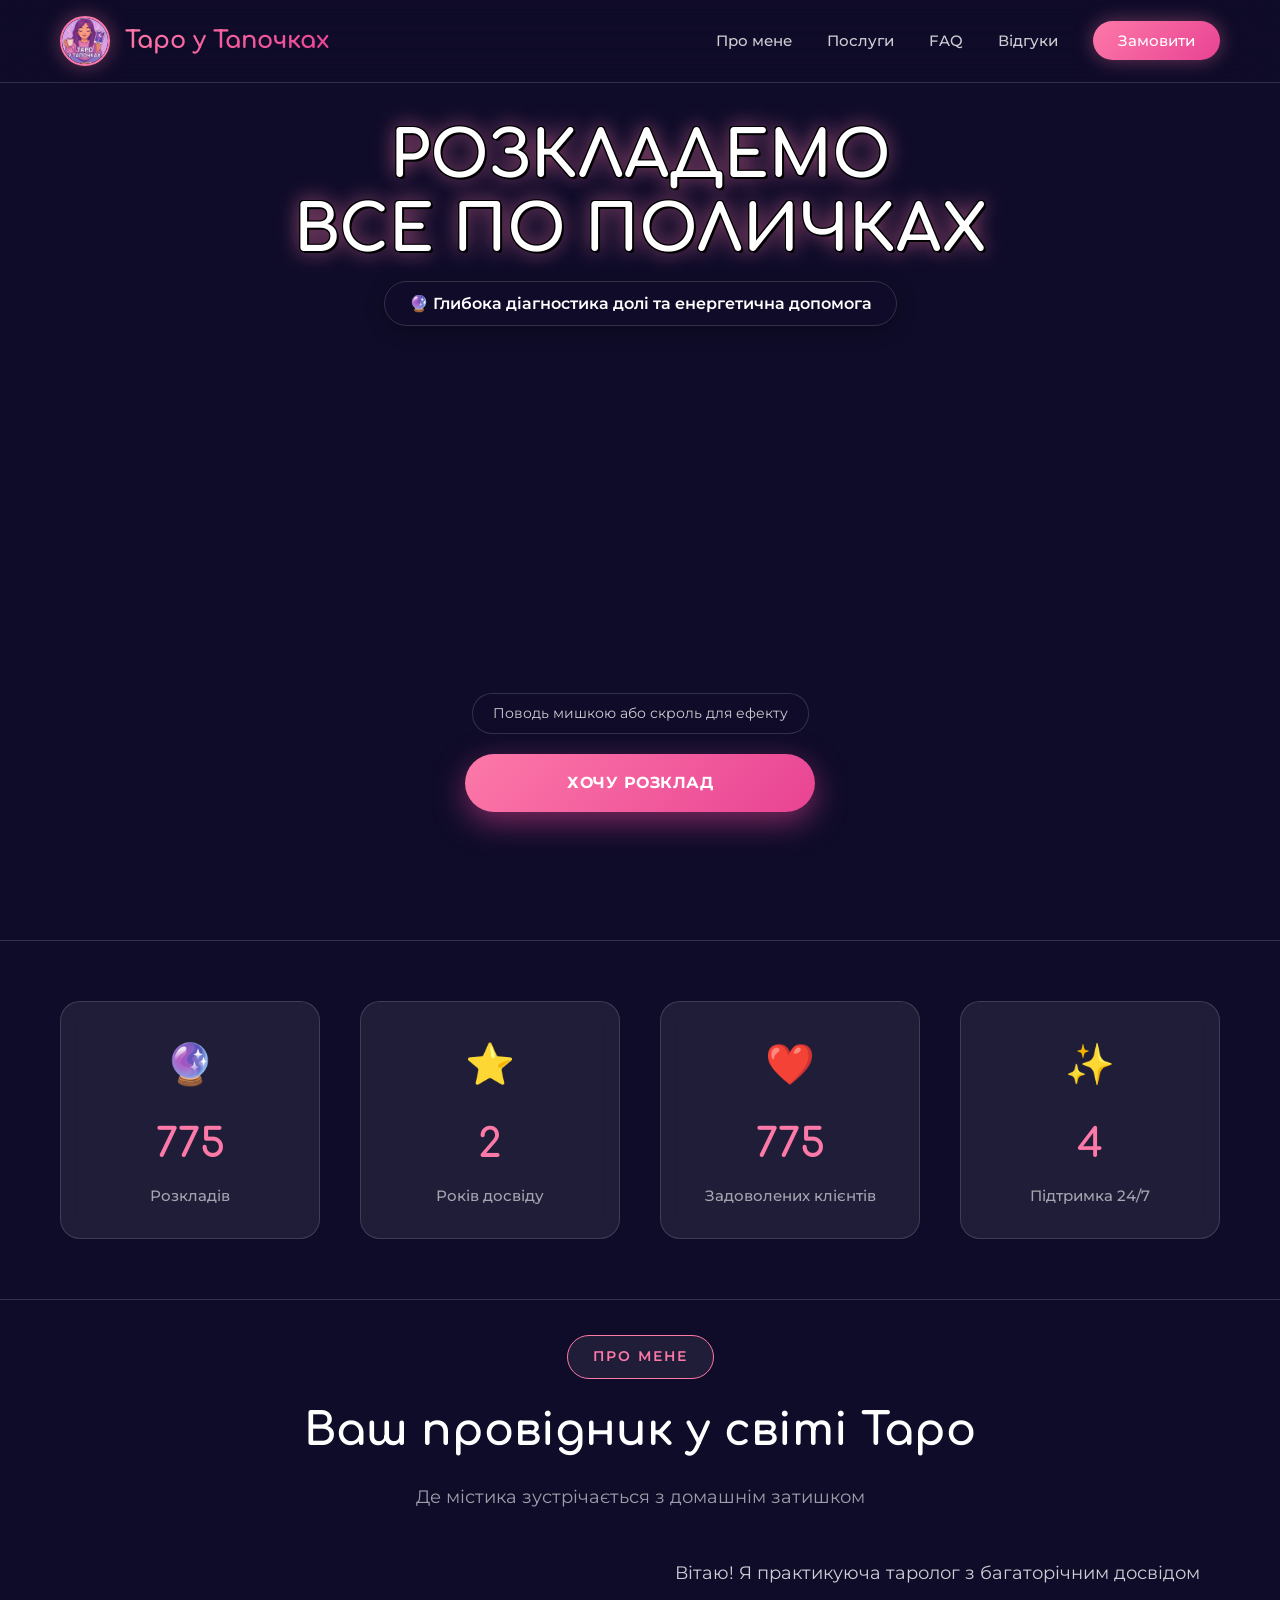
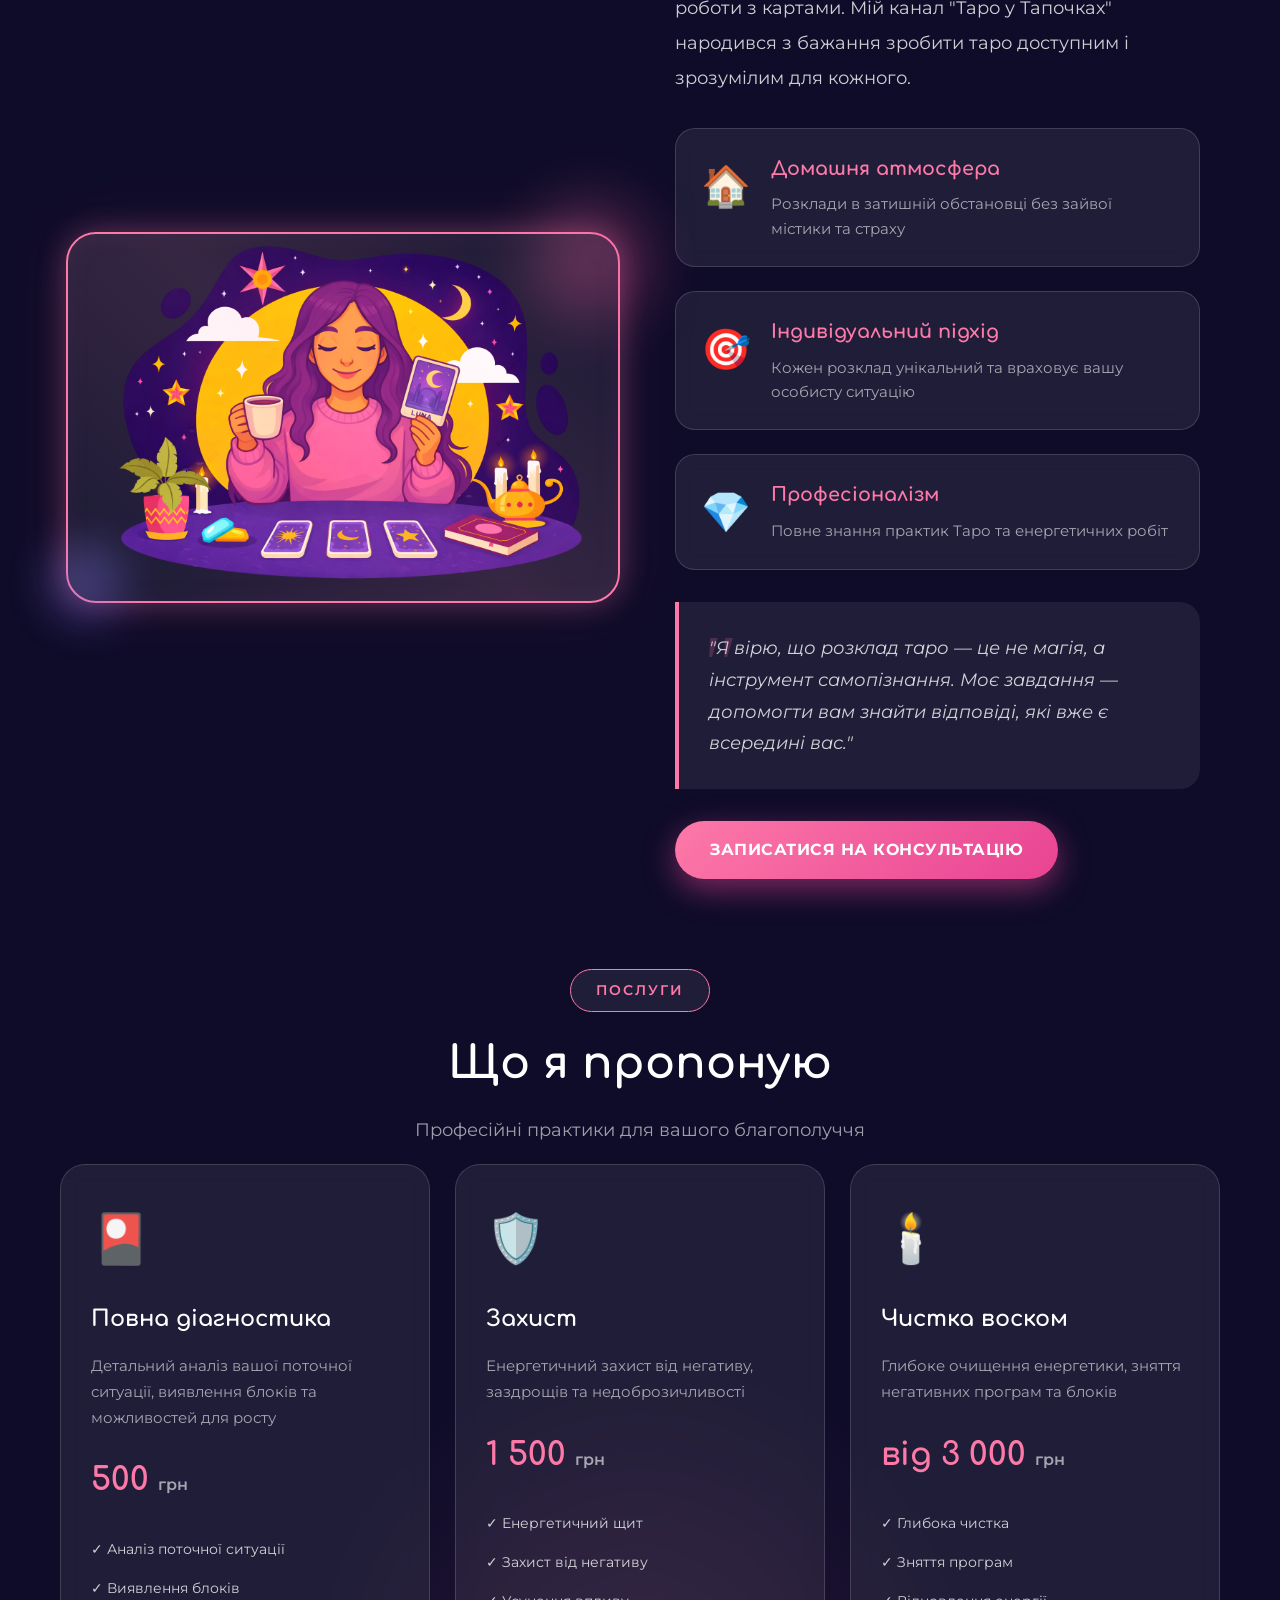
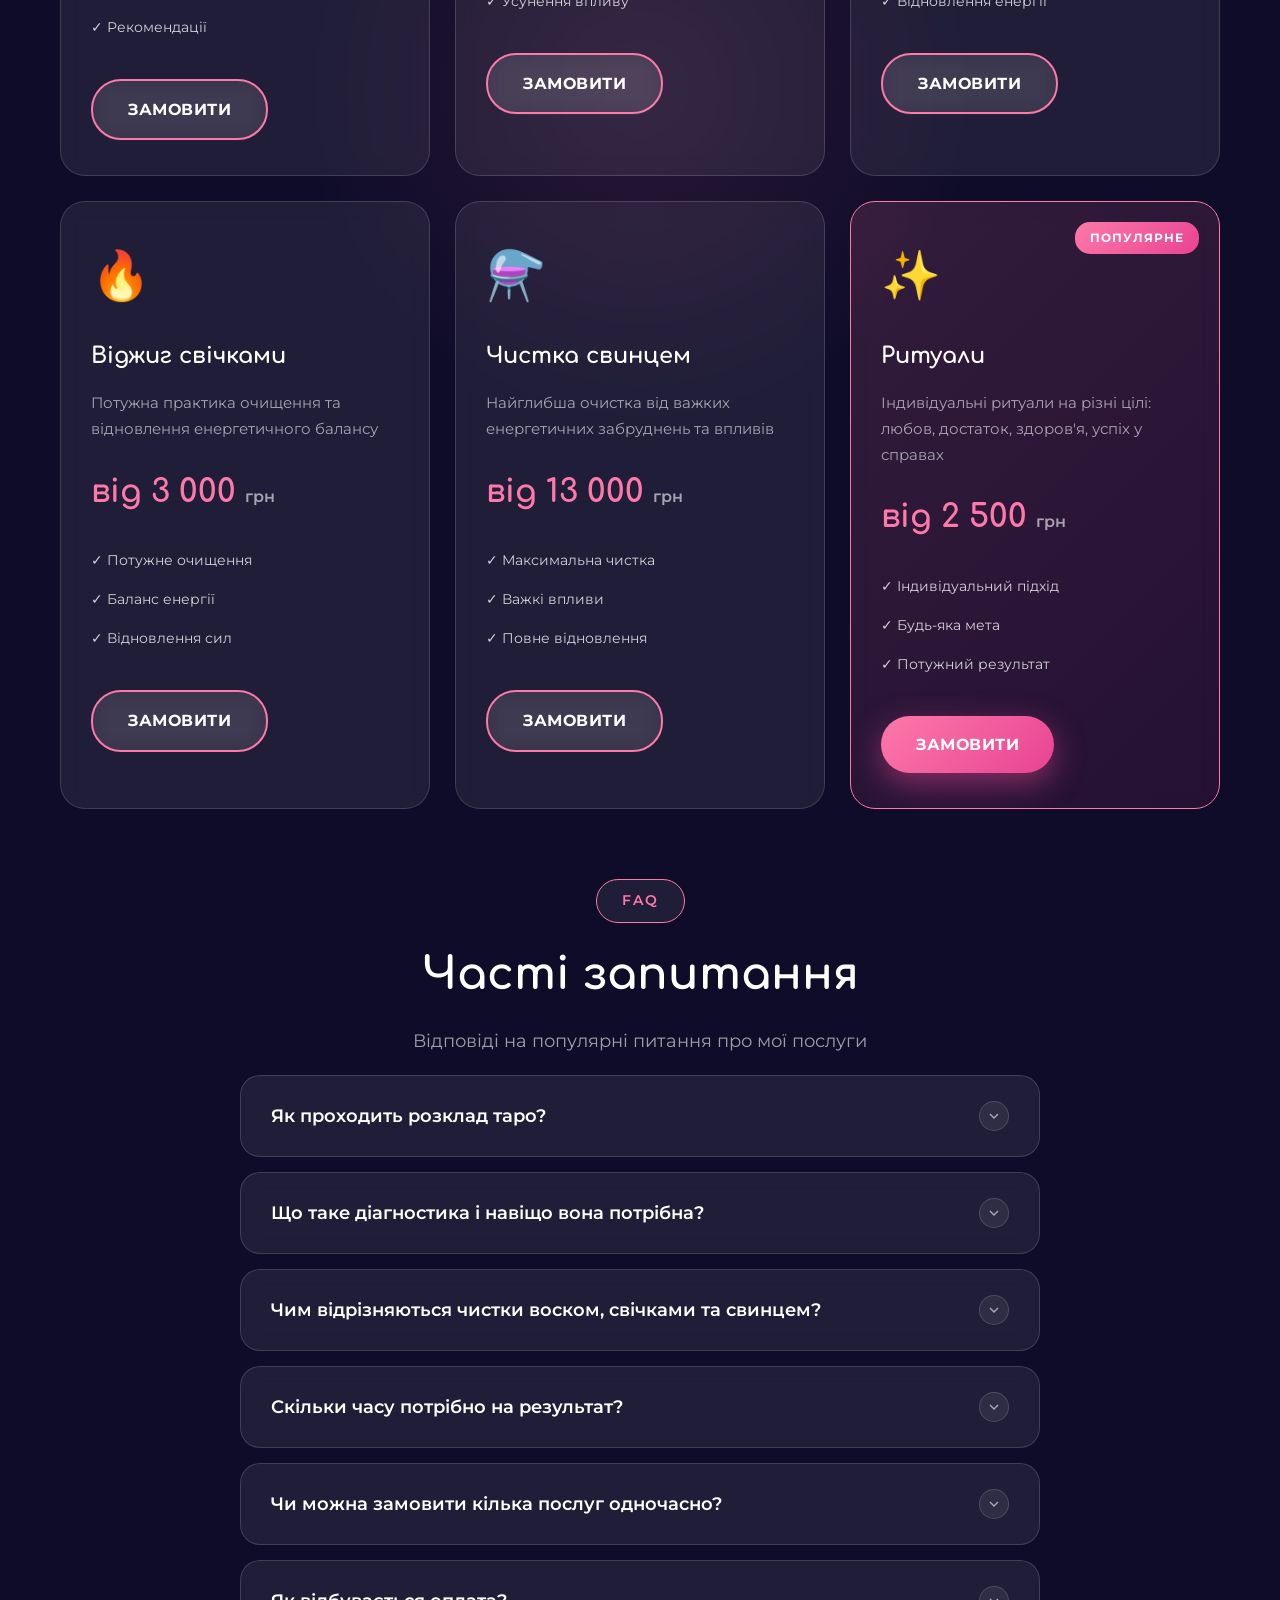
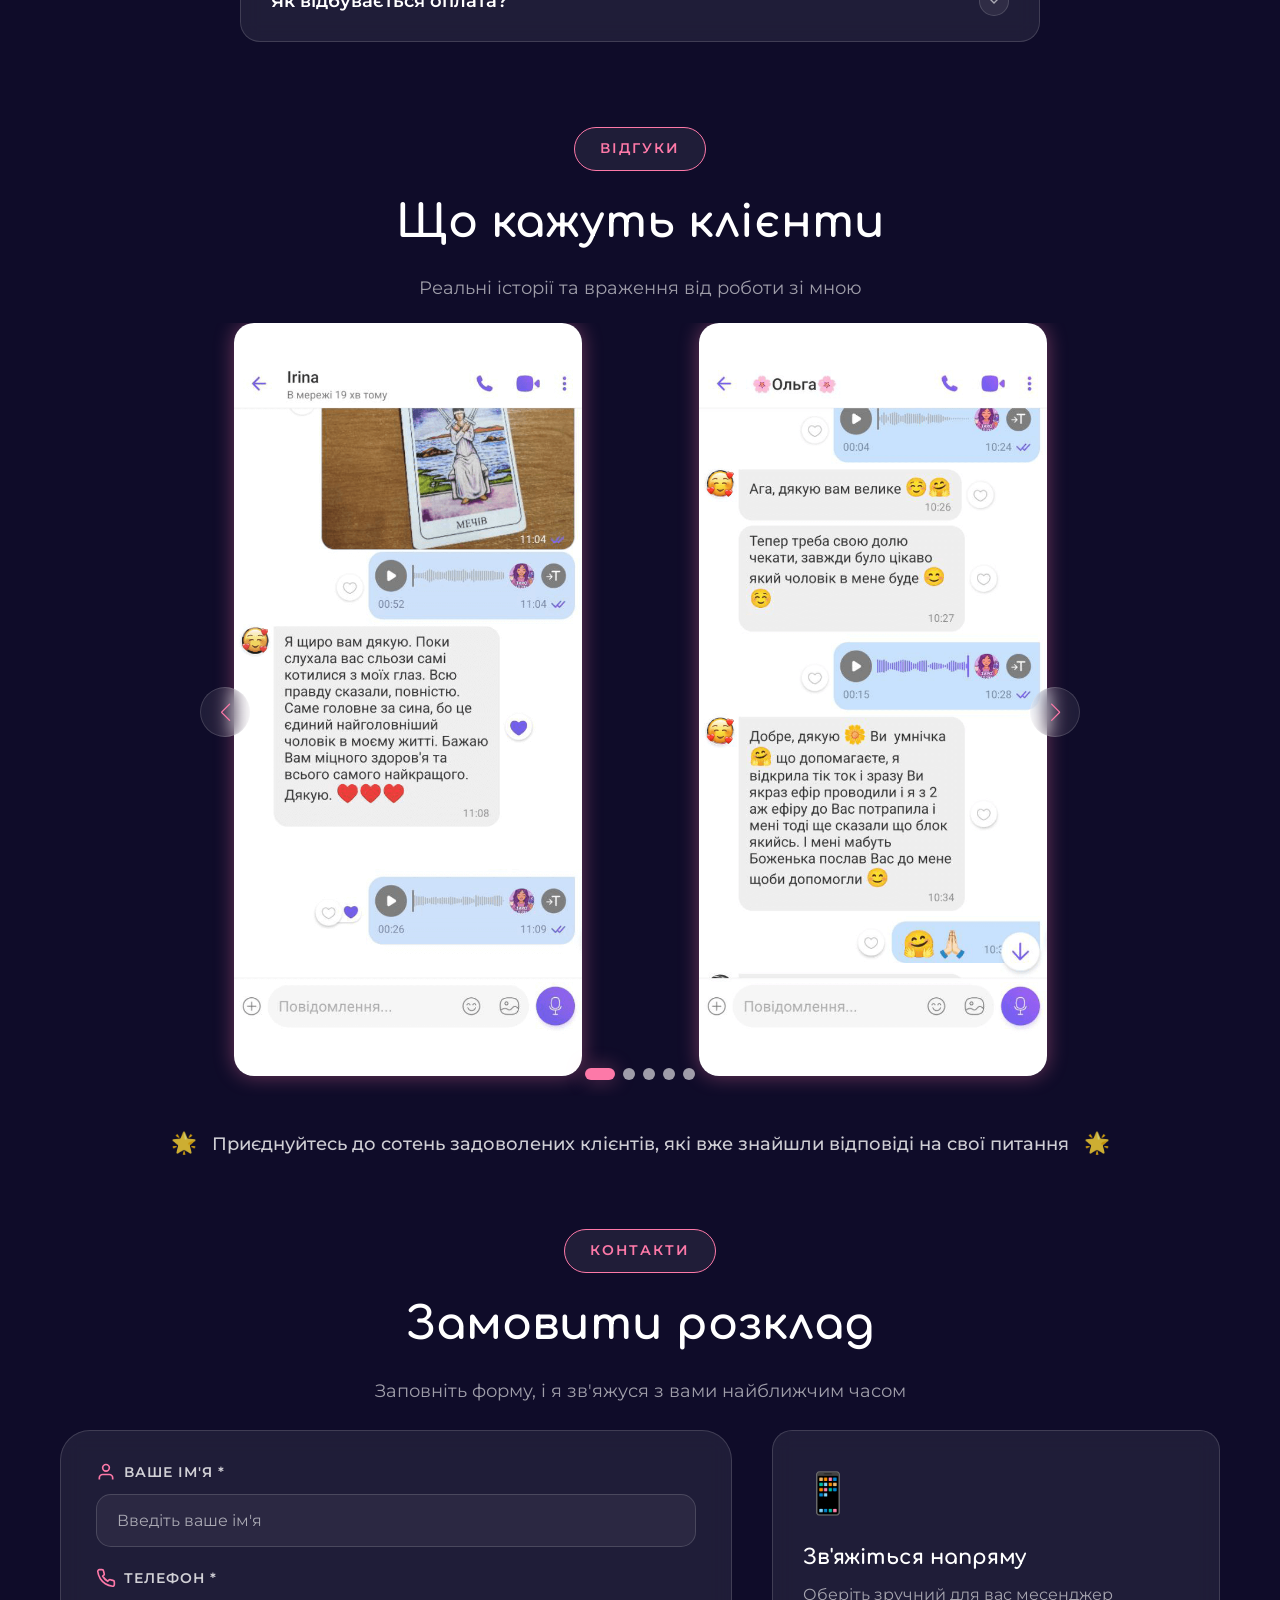
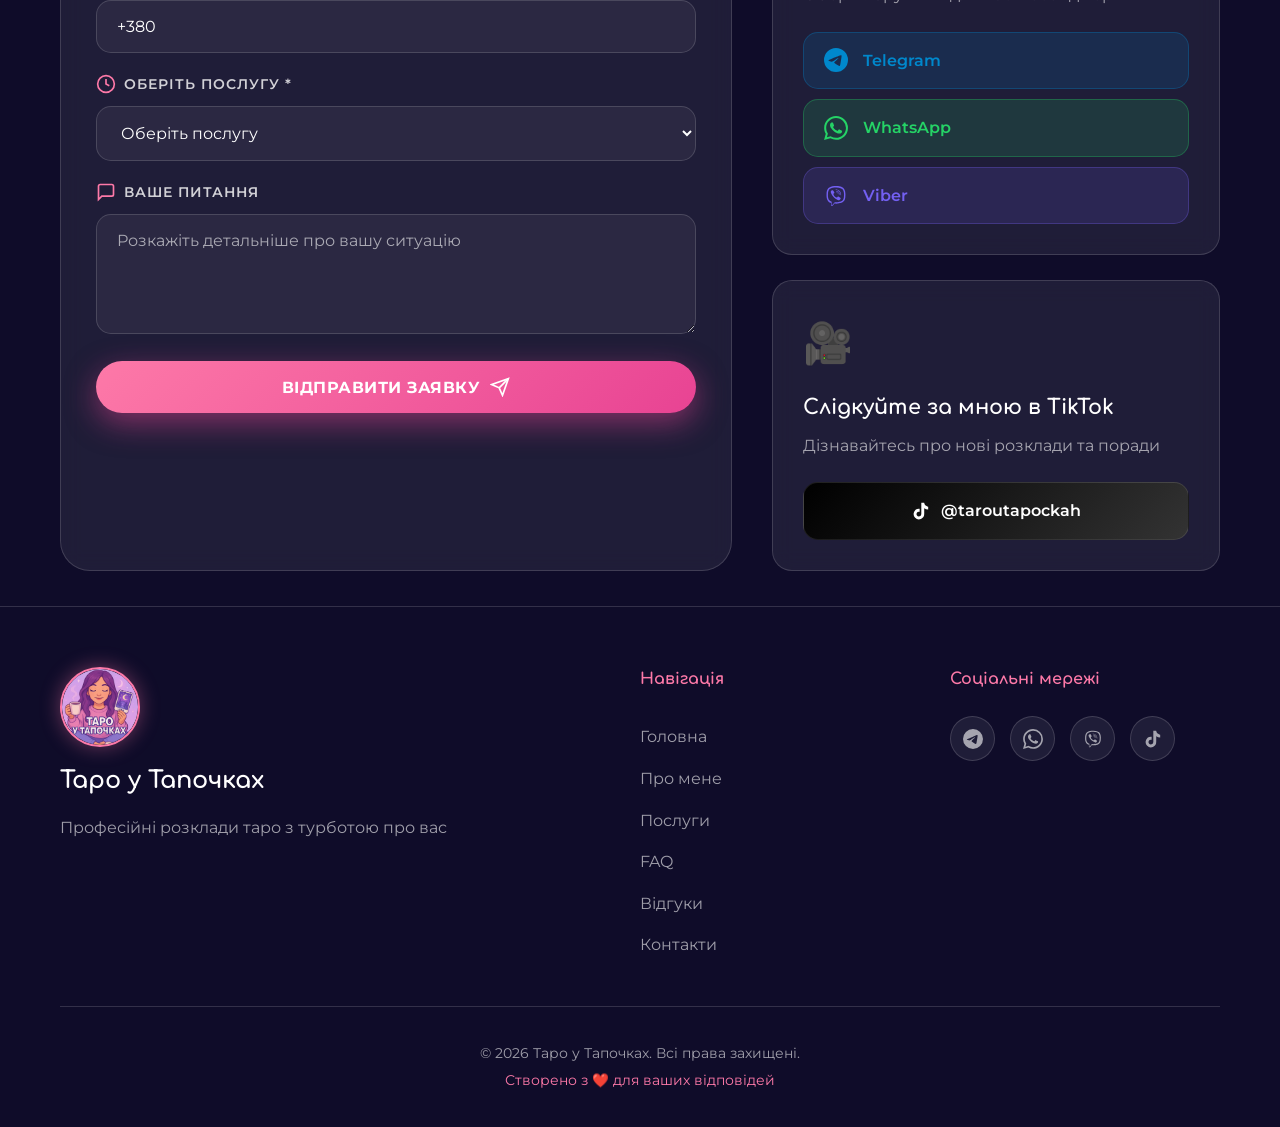
==== commit e10dfbc1: "feat: Update statistics and optimize mobile layout - Updated statistics: 5000 layouts, 10 years expe" ====
--- a/landing-1/mobile/index.html
+++ b/landing-1/mobile/index.html
@@ -87,17 +87,17 @@
             <div class="stats-grid">
                 <div class="stat-item" data-aos="fade-up" data-aos-delay="100">
                     <div class="stat-icon">🔮</div>
-                    <div class="stat-number" data-count="500">0</div>
+                    <div class="stat-number" data-count="5000">0</div>
                     <div class="stat-label">Розкладів</div>
                 </div>
                 <div class="stat-item" data-aos="fade-up" data-aos-delay="200">
                     <div class="stat-icon">⭐</div>
-                    <div class="stat-number" data-count="5">0</div>
+                    <div class="stat-number" data-count="10">0</div>
                     <div class="stat-label">Років досвіду</div>
                 </div>
                 <div class="stat-item" data-aos="fade-up" data-aos-delay="300">
                     <div class="stat-icon">❤️</div>
-                    <div class="stat-number" data-count="100">0</div>
+                    <div class="stat-number" data-count="5000">0</div>
                     <div class="stat-label">Задоволених клієнтів</div>
                 </div>
                 <div class="stat-item" data-aos="fade-up" data-aos-delay="400">
--- a/landing-1/mobile/style.css
+++ b/landing-1/mobile/style.css
@@ -1968,6 +1968,10 @@
         font-size: 2.2rem;
     }
 
+    .hero-title-3d {
+        font-size: clamp(1.8rem, 5vw, 2.5rem);
+    }
+
     .hero-cta {
         flex-direction: column;
     }
@@ -1978,7 +1982,63 @@
     }
 
     .stats-grid {
-        grid-template-columns: 1fr;
+        grid-template-columns: repeat(2, 1fr);
+        gap: 20px;
+    }
+
+    .stat-item {
+        padding: 20px 15px;
+    }
+
+    /* Зменшення пустого простору в секції "Про мене" */
+    .about-content {
+        gap: 20px;
+        margin-top: 15px;
+    }
+
+    .about-image {
+        margin-bottom: 0;
+    }
+
+    .image-wrapper img {
+        max-height: 250px;
+        object-fit: cover;
+    }
+
+    /* Зменшення розміру карточок послуг */
+    .service-card {
+        padding: 20px 18px;
+    }
+
+    .service-icon {
+        font-size: 2rem;
+        margin-bottom: 1rem;
+    }
+
+    .service-title {
+        font-size: 1.3rem;
+        margin-bottom: 0.8rem;
+    }
+
+    .service-description {
+        font-size: 0.85rem;
+        margin-bottom: 1rem;
+        line-height: 1.4;
+    }
+
+    .service-price {
+        font-size: 1.5rem;
+        margin-bottom: 1rem;
+    }
+
+    .service-features {
+        margin-bottom: 1rem;
+        gap: 0.5rem;
+    }
+
+    .service-features li {
+        font-size: 0.8rem;
+        padding-left: 1.2rem;
     }
 
     .tarot-spread .card {
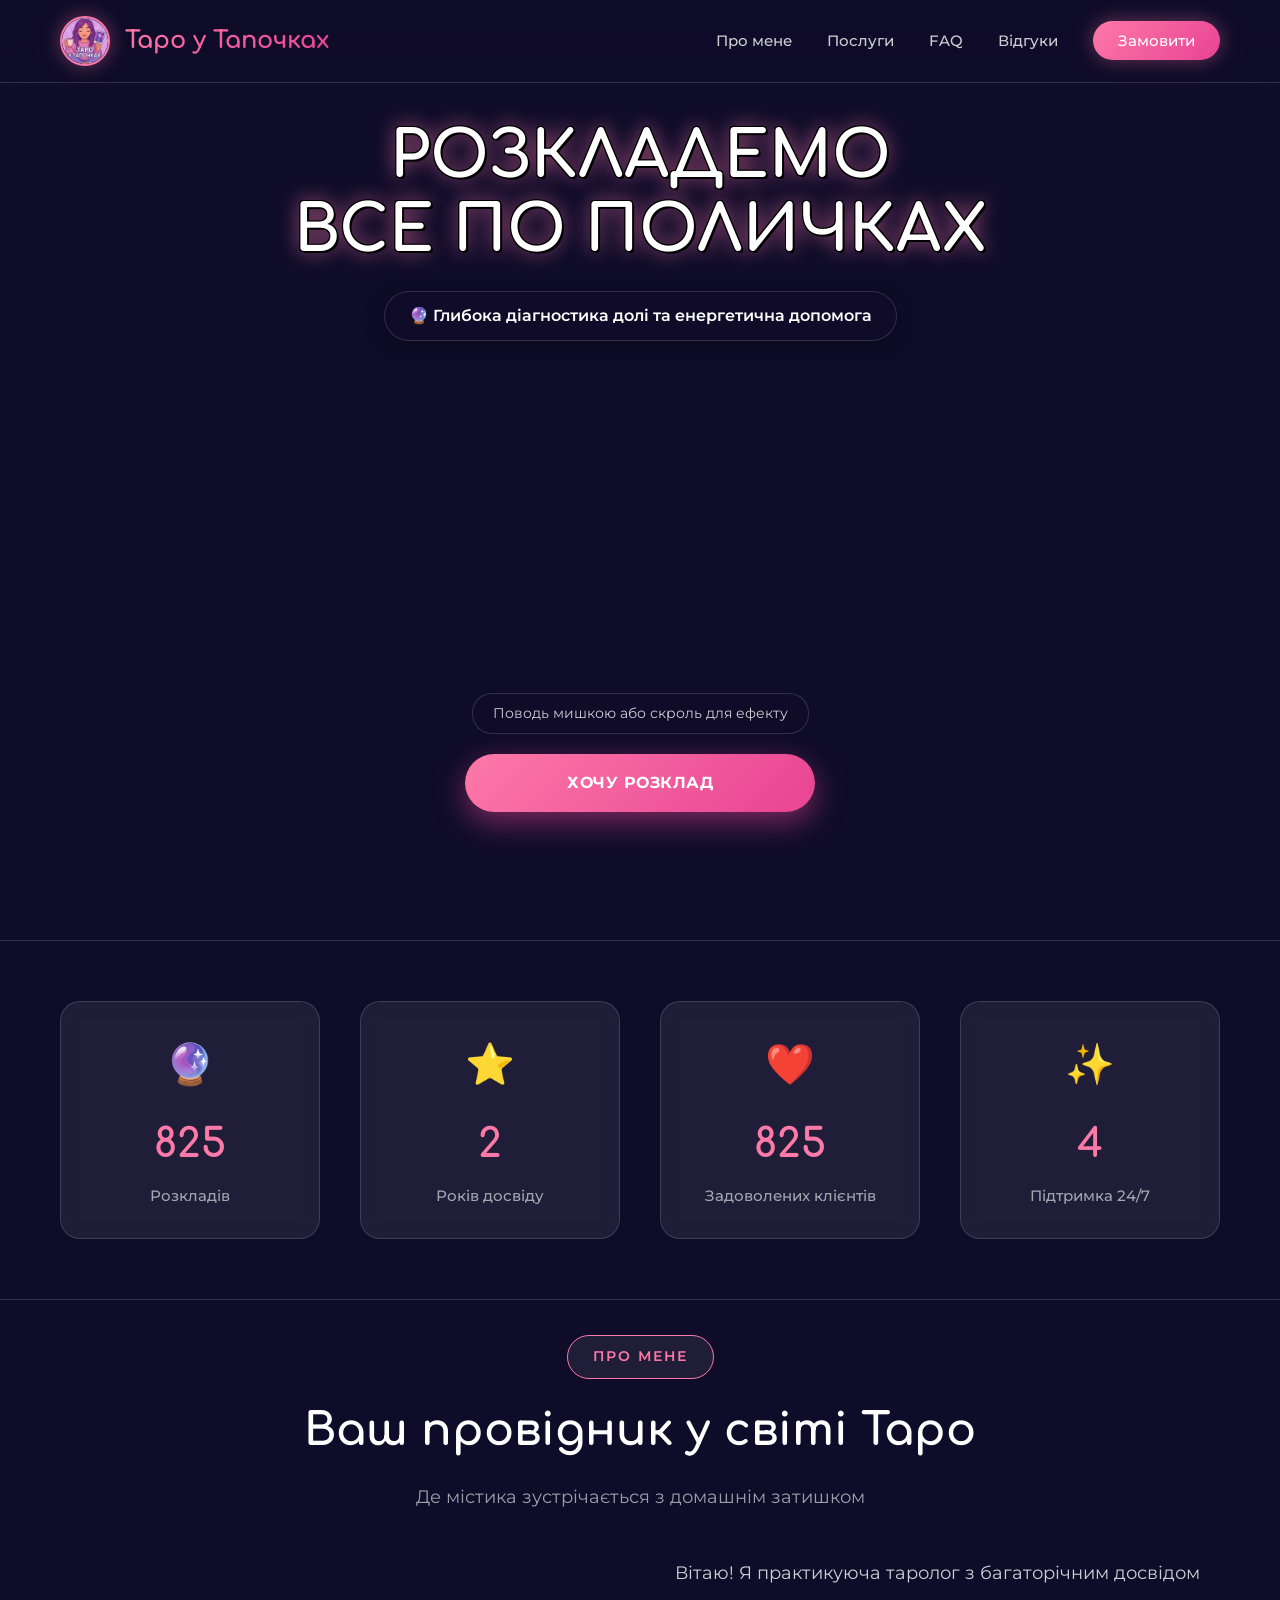
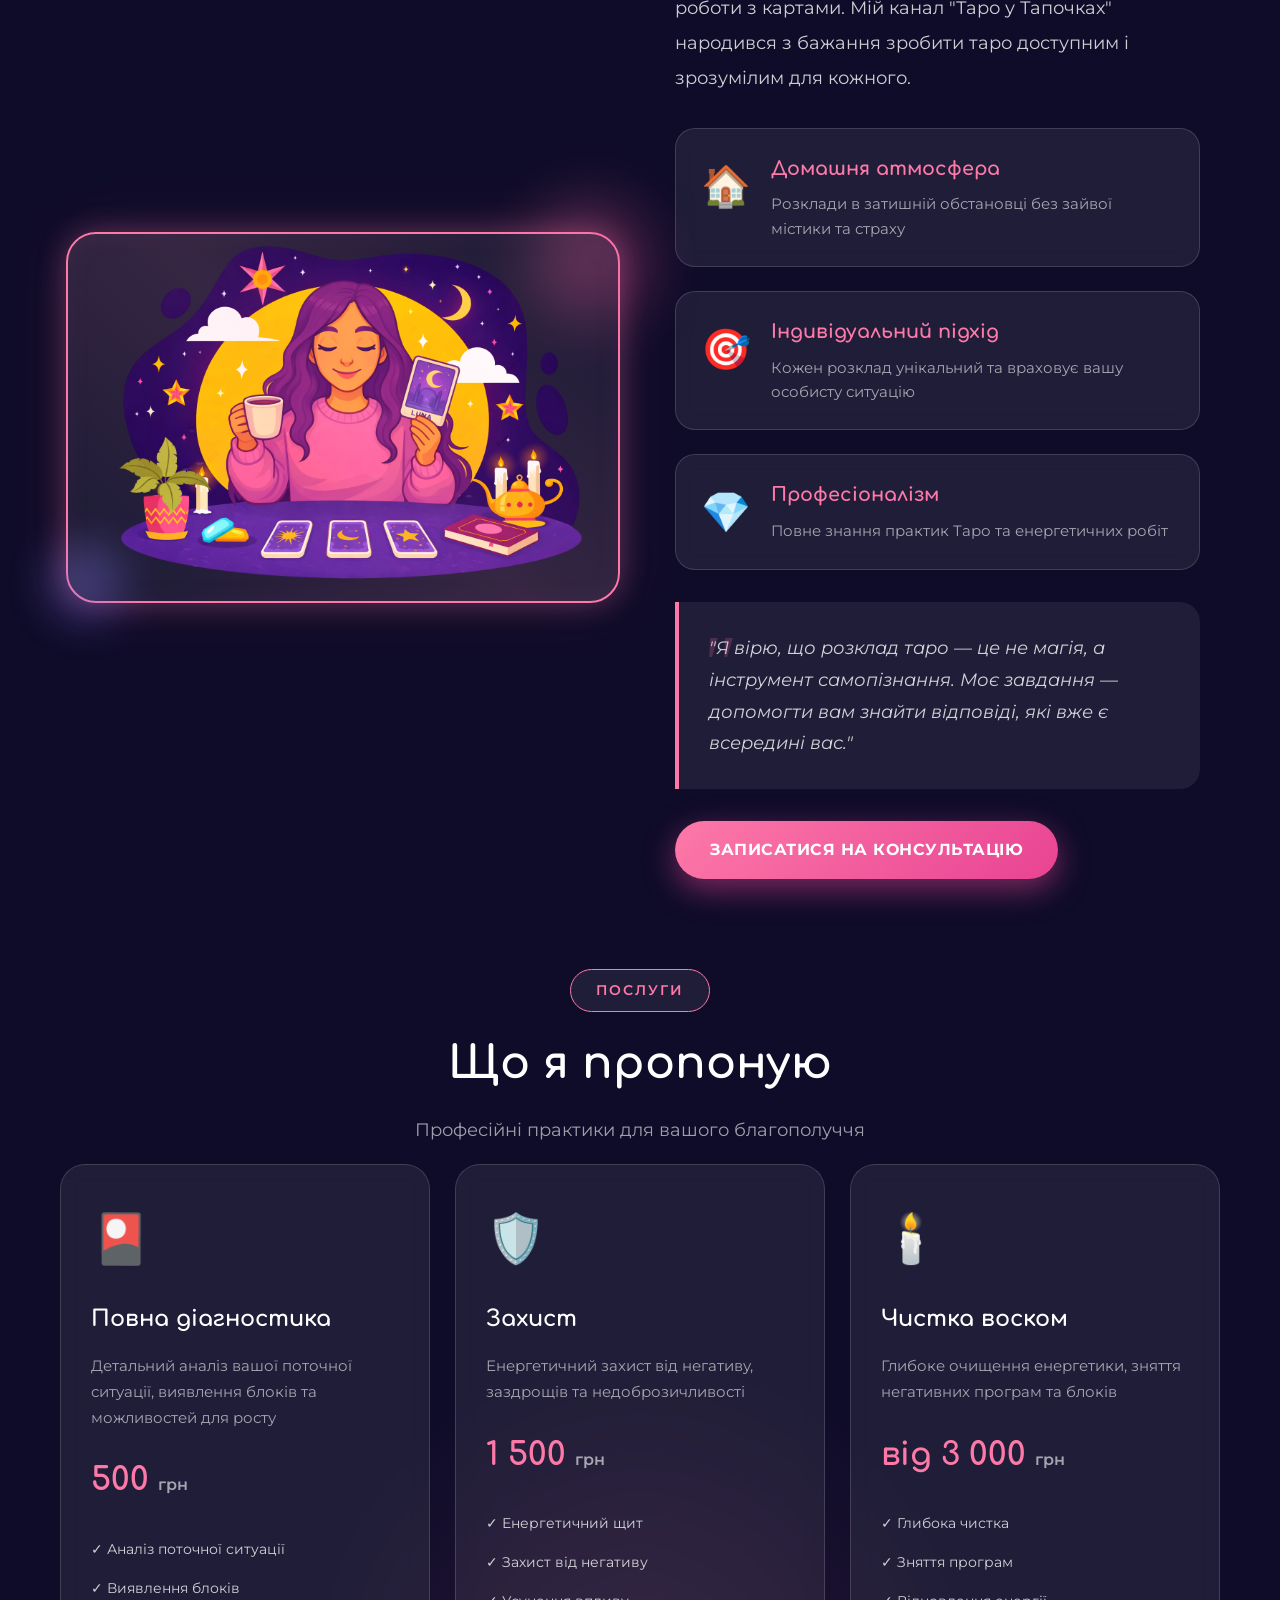
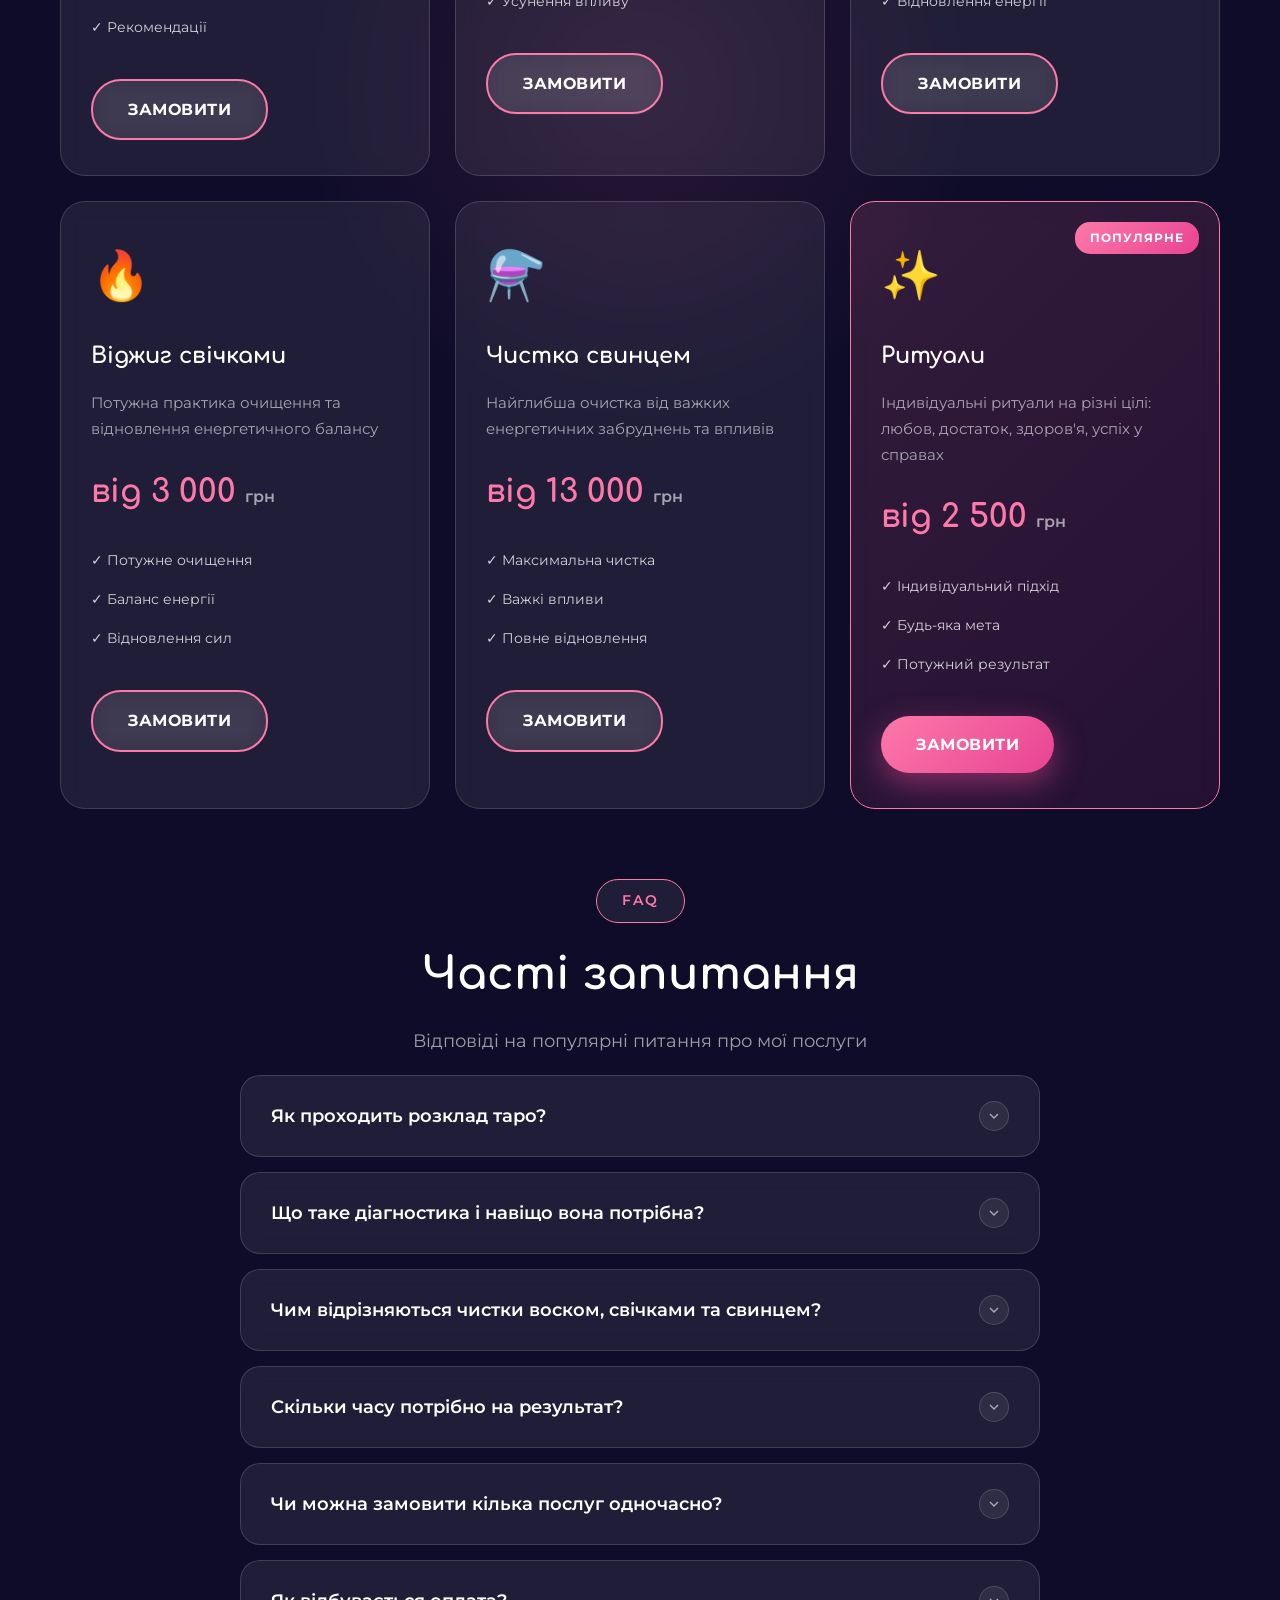
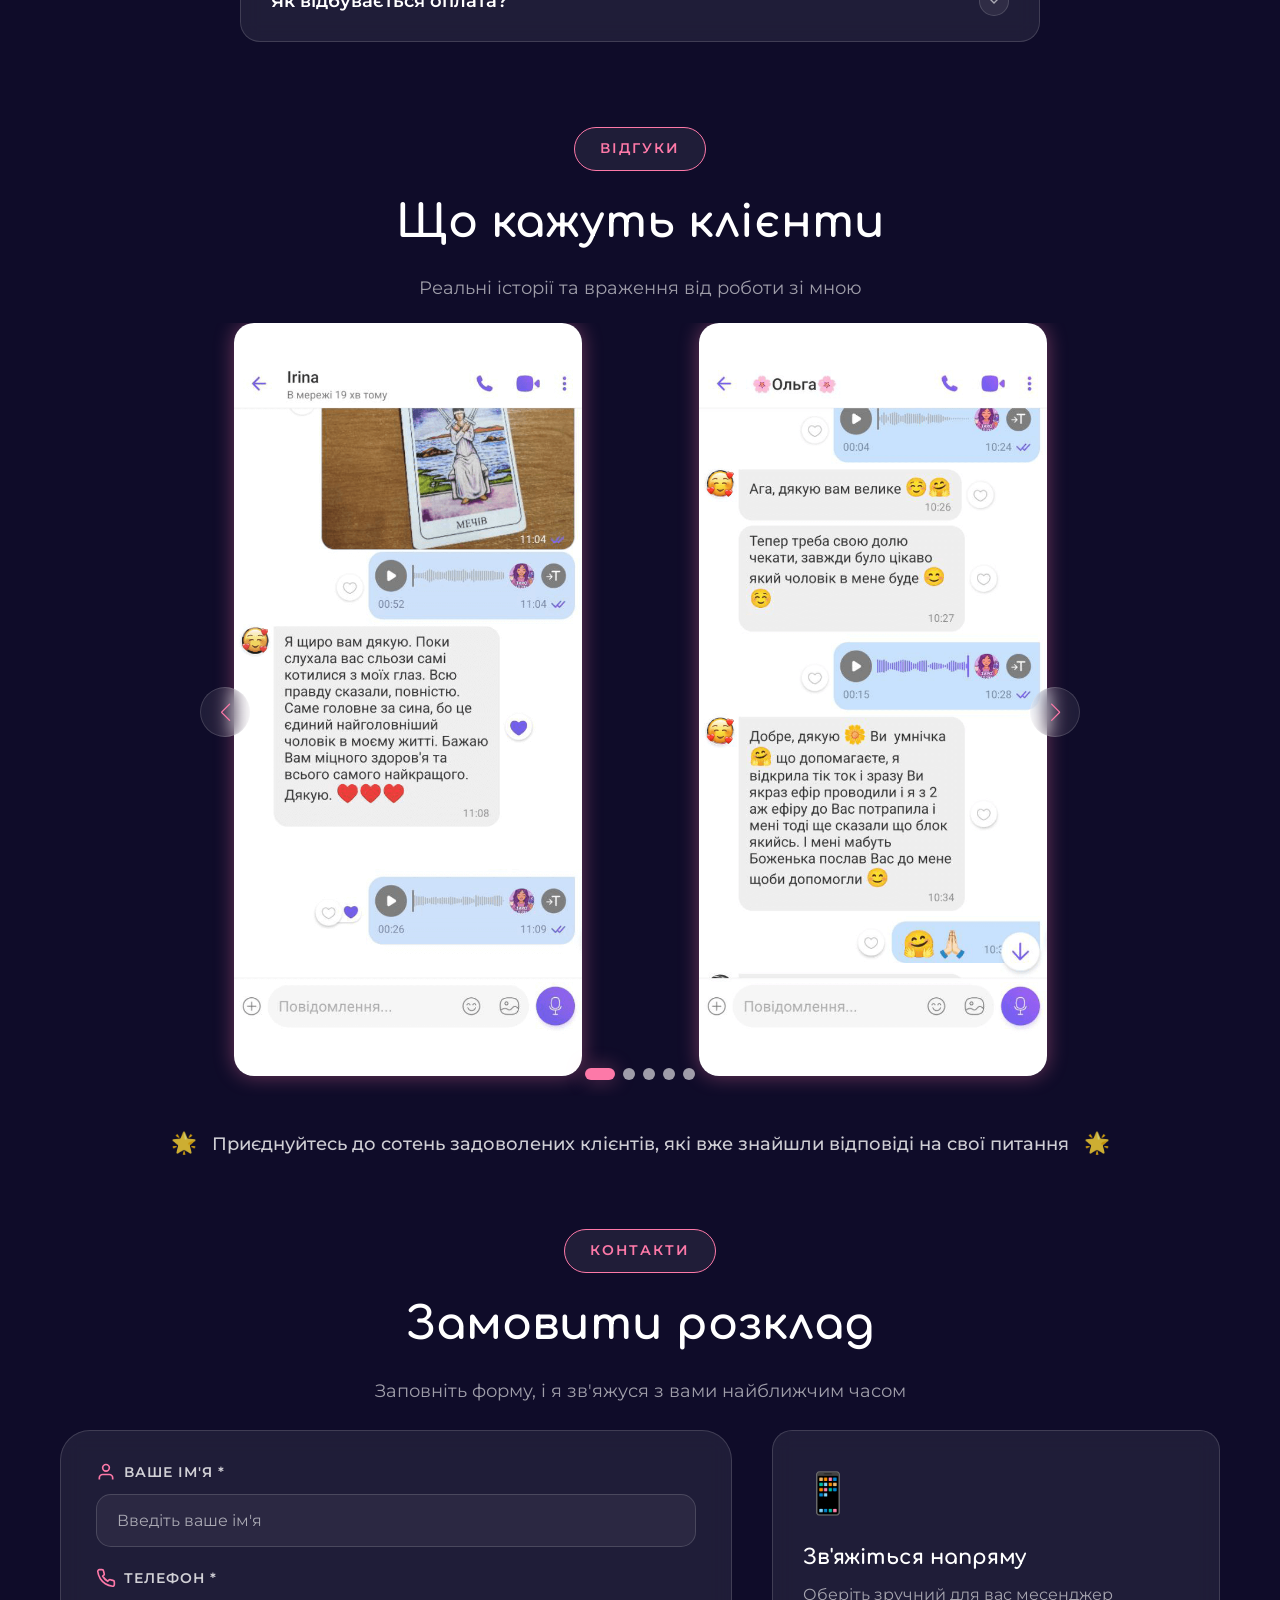
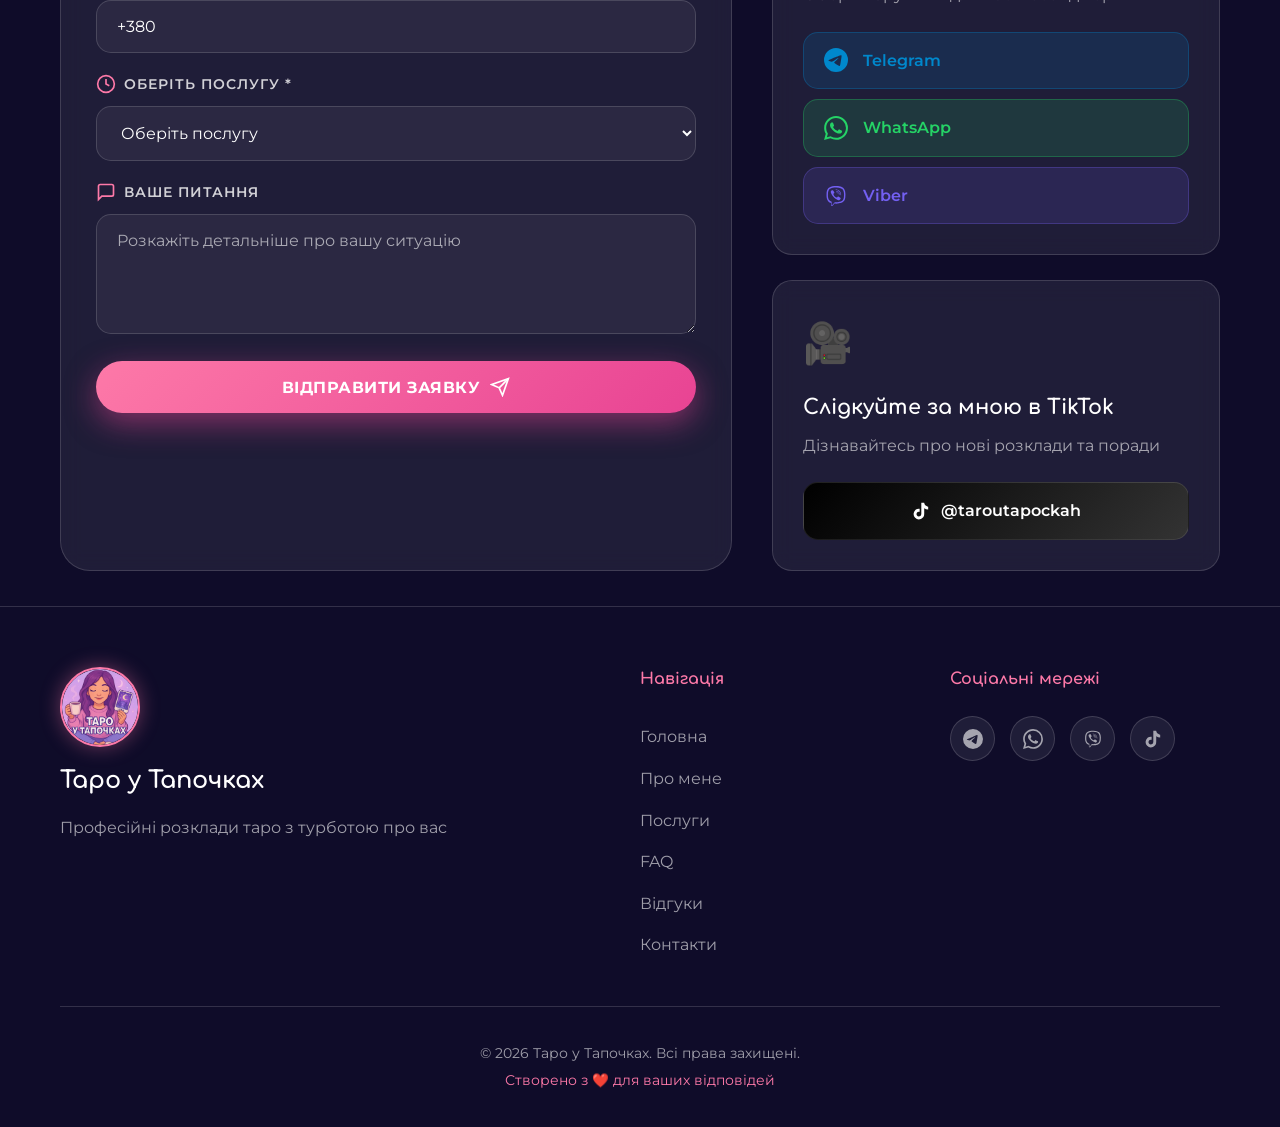
==== commit 5f4b0977: "security: Add config examples and update .gitignore for safe GitHub push - Add config.example.php an" ====
--- a/landing-1/mobile/index.html
+++ b/landing-1/mobile/index.html
@@ -29,6 +29,19 @@
     <script src="https://cdnjs.cloudflare.com/ajax/libs/three.js/0.160.0/three.min.js"></script>
     <!-- Base64 encoded images for CORS-free loading -->
     <script src="image-data.js"></script>
+    <!-- TikTok Pixel Code Start -->
+    <script>
+    !function (w, d, t) {
+      w.TiktokAnalyticsObject=t;var ttq=w[t]=w[t]||[];ttq.methods=["page","track","identify","instances","debug","on","off","once","ready","alias","group","enableCookie","disableCookie","holdConsent","revokeConsent","grantConsent"],ttq.setAndDefer=function(t,e){t[e]=function(){t.push([e].concat(Array.prototype.slice.call(arguments,0)))}};for(var i=0;i<ttq.methods.length;i++)ttq.setAndDefer(ttq,ttq.methods[i]);ttq.instance=function(t){for(
+    var e=ttq._i[t]||[],n=0;n<ttq.methods.length;n++)ttq.setAndDefer(e,ttq.methods[n]);return e},ttq.load=function(e,n){var r="https://analytics.tiktok.com/i18n/pixel/events.js",o=n&&n.partner;ttq._i=ttq._i||{},ttq._i[e]=[],ttq._i[e]._u=r,ttq._t=ttq._t||{},ttq._t[e]=+new Date,ttq._o=ttq._o||{},ttq._o[e]=n||{};n=document.createElement("script")
+    ;n.type="text/javascript",n.async=!0,n.src=r+"?sdkid="+e+"&lib="+t;e=document.getElementsByTagName("script")[0];e.parentNode.insertBefore(n,e)};
+    
+    
+      ttq.load('D774RBJC77U74DQSC2P0');
+      ttq.page();
+    }(window, document, 'ttq');
+    </script>
+    <!-- TikTok Pixel Code End -->
 </head>
 <body>
     <!-- Navigation -->
@@ -570,19 +583,19 @@
                         <h3>Зв'яжіться напряму</h3>
                         <p>Оберіть зручний для вас месенджер</p>
                         <div class="messenger-buttons">
-                            <a href="#" class="messenger-btn telegram" id="telegramContact">
+                            <a href="https://t.me/taroutapockah" class="messenger-btn telegram" id="telegramContact">
                                 <svg viewBox="0 0 24 24" width="24" height="24">
                                     <path fill="currentColor" d="M11.944 0A12 12 0 0 0 0 12a12 12 0 0 0 12 12 12 12 0 0 0 12-12A12 12 0 0 0 12 0a12 12 0 0 0-.056 0zm4.962 7.224c.1-.002.321.023.465.14a.506.506 0 0 1 .171.325c.016.093.036.306.02.472-.18 1.898-.962 6.502-1.36 8.627-.168.9-.499 1.201-.82 1.23-.696.065-1.225-.46-1.9-.902-1.056-.693-1.653-1.124-2.678-1.8-1.185-.78-.417-1.21.258-1.91.177-.184 3.247-2.977 3.307-3.23.007-.032.014-.15-.056-.212s-.174-.041-.249-.024c-.106.024-1.793 1.14-5.061 3.345-.48.33-.913.49-1.302.48-.428-.008-1.252-.241-1.865-.44-.752-.245-1.349-.374-1.297-.789.027-.216.325-.437.893-.663 3.498-1.524 5.83-2.529 6.998-3.014 3.332-1.386 4.025-1.627 4.476-1.635z"/>
                                 </svg>
                                 <span>Telegram</span>
                             </a>
-                            <a href="#" class="messenger-btn whatsapp" id="whatsappContact">
+                            <a href="https://wa.me/380633895103?text=Вітаю!%20Хочу%20замовити%20розклад%20таро." class="messenger-btn whatsapp" id="whatsappContact">
                                 <svg viewBox="0 0 24 24" width="24" height="24">
                                     <path fill="currentColor" d="M17.472 14.382c-.297-.149-1.758-.867-2.03-.967-.273-.099-.471-.148-.67.15-.197.297-.767.966-.94 1.164-.173.199-.347.223-.644.075-.297-.15-1.255-.463-2.39-1.475-.883-.788-1.48-1.761-1.653-2.059-.173-.297-.018-.458.13-.606.134-.133.298-.347.446-.52.149-.174.198-.298.298-.497.099-.198.05-.371-.025-.52-.075-.149-.669-1.612-.916-2.207-.242-.579-.487-.5-.669-.51-.173-.008-.371-.01-.57-.01-.198 0-.52.074-.792.372-.272.297-1.04 1.016-1.04 2.479 0 1.462 1.065 2.875 1.213 3.074.149.198 2.096 3.2 5.077 4.487.709.306 1.262.489 1.694.625.712.227 1.36.195 1.871.118.571-.085 1.758-.719 2.006-1.413.248-.694.248-1.289.173-1.413-.074-.124-.272-.198-.57-.347m-5.421 7.403h-.004a9.87 9.87 0 01-5.031-1.378l-.361-.214-3.741.982.998-3.648-.235-.374a9.86 9.86 0 01-1.51-5.26c.001-5.45 4.436-9.884 9.888-9.884 2.64 0 5.122 1.03 6.988 2.898a9.825 9.825 0 012.893 6.994c-.003 5.45-4.437 9.884-9.885 9.884m8.413-18.297A11.815 11.815 0 0012.05 0C5.495 0 .16 5.335.157 11.892c0 2.096.547 4.142 1.588 5.945L.057 24l6.305-1.654a11.882 11.882 0 005.683 1.448h.005c6.554 0 11.89-5.335 11.893-11.893a11.821 11.821 0 00-3.48-8.413z"/>
                                 </svg>
                                 <span>WhatsApp</span>
                             </a>
-                            <a href="#" class="messenger-btn viber" id="viberContact">
+                            <a href="viber://chat?number=%2B380633895103" class="messenger-btn viber" id="viberContact">
                                 <svg width="24" height="24" viewBox="0 0 24 24" fill="currentColor">
                                     <path d="M12.743 13.455s.356.03.547-.206l.374-.47c.18-.232.614-.38 1.04-.144a11.005 11.005 0 0 1 .928.593c.282.207.86.69.862.69.276.233.34.574.152.934l-.002.008a3.896 3.896 0 0 1-.777.957l-.007.005q-.401.335-.789.381a.522.522 0 0 1-.115.008 1.05 1.05 0 0 1-.335-.052l-.009-.012c-.398-.113-1.062-.394-2.169-1.004a12.917 12.917 0 0 1-1.822-1.204 9.553 9.553 0 0 1-.82-.727l-.027-.027-.028-.028-.028-.027-.027-.028a9.553 9.553 0 0 1-.727-.82A12.93 12.93 0 0 1 7.76 10.46c-.61-1.107-.891-1.77-1.004-2.17l-.012-.008a1.05 1.05 0 0 1-.051-.335.506.506 0 0 1 .007-.115q.048-.387.382-.79l.005-.007a3.888 3.888 0 0 1 .957-.777l.007-.001c.36-.188.702-.124.934.15.002.001.484.58.69.862a11.005 11.005 0 0 1 .593.929c.237.425.089.86-.144 1.04l-.47.373c-.237.192-.206.548-.206.548s.696 2.633 3.295 3.296zm-.878-7.875a.253.253 0 0 0-.256.252.253.253 0 0 0 .252.254c1.353.01 2.454.447 3.356 1.326.894.872 1.351 2.057 1.363 3.611a.253.253 0 0 0 .254.252.253.253 0 0 0 .252-.255c-.013-1.654-.517-2.996-1.516-3.97-.99-.965-2.242-1.46-3.705-1.47Zm.463 1.313a.253.253 0 0 0-.271.234.253.253 0 0 0 .234.271c.966.071 1.682.387 2.205.957.524.573.773 1.27.754 2.141a.253.253 0 0 0 .248.258.253.253 0 0 0 .258-.246c.021-.978-.276-1.827-.887-2.494-.617-.674-1.48-1.044-2.54-1.121Zm.379 1.357a.253.253 0 0 0-.266.24.253.253 0 0 0 .239.266c.436.023.73.146.93.351.198.206.32.516.343.971a.253.253 0 0 0 .264.24.253.253 0 0 0 .24-.263c-.027-.537-.18-.984-.484-1.3-.305-.314-.743-.478-1.266-.505Zm6.636-4.3c-.497-.458-2.506-1.916-6.98-1.936 0 0-5.275-.318-7.847 2.041-1.431 1.432-1.935 3.527-1.988 6.125-.053 2.597-.122 7.465 4.57 8.785h.005L7.1 20.98s-.03.815.507.981c.65.202 1.03-.418 1.65-1.086.341-.367.811-.905 1.165-1.317 3.21.27 5.678-.347 5.958-.439.648-.21 4.315-.68 4.91-5.547.616-5.017-.297-8.19-1.947-9.621Zm.544 9.262c-.504 4.064-3.478 4.32-4.026 4.496-.233.075-2.401.614-5.127.436 0 0-2.031 2.45-2.666 3.088-.099.1-.215.14-.293.12-.11-.027-.14-.156-.138-.345l.017-3.347s-.002 0 0 0c-3.97-1.102-3.738-5.246-3.693-7.415.045-2.17.453-3.947 1.664-5.143C7.8 3.132 12.28 3.426 12.28 3.426c3.784.017 5.598 1.157 6.018 1.538 1.396 1.196 2.108 4.056 1.588 8.247z"/>
                                 </svg>
@@ -630,17 +643,17 @@
                 <div class="footer-social">
                     <h4>Соціальні мережі</h4>
                     <div class="footer-social-links">
-                        <a href="#" class="footer-social-btn telegram" id="telegramFooter" aria-label="Telegram">
+                        <a href="https://t.me/taroutapockah" class="footer-social-btn telegram" id="telegramFooter" aria-label="Telegram">
                             <svg viewBox="0 0 24 24" width="20" height="20">
                                 <path fill="currentColor" d="M11.944 0A12 12 0 0 0 0 12a12 12 0 0 0 12 12 12 12 0 0 0 12-12A12 12 0 0 0 12 0a12 12 0 0 0-.056 0zm4.962 7.224c.1-.002.321.023.465.14a.506.506 0 0 1 .171.325c.016.093.036.306.02.472-.18 1.898-.962 6.502-1.36 8.627-.168.9-.499 1.201-.82 1.23-.696.065-1.225-.46-1.9-.902-1.056-.693-1.653-1.124-2.678-1.8-1.185-.78-.417-1.21.258-1.91.177-.184 3.247-2.977 3.307-3.23.007-.032.014-.15-.056-.212s-.174-.041-.249-.024c-.106.024-1.793 1.14-5.061 3.345-.48.33-.913.49-1.302.48-.428-.008-1.252-.241-1.865-.44-.752-.245-1.349-.374-1.297-.789.027-.216.325-.437.893-.663 3.498-1.524 5.83-2.529 6.998-3.014 3.332-1.386 4.025-1.627 4.476-1.635z"/>
                             </svg>
                         </a>
-                        <a href="#" class="footer-social-btn whatsapp" id="whatsappFooter" aria-label="WhatsApp">
+                        <a href="https://wa.me/380633895103?text=Вітаю!%20Хочу%20замовити%20розклад%20таро." class="footer-social-btn whatsapp" id="whatsappFooter" aria-label="WhatsApp">
                             <svg viewBox="0 0 24 24" width="20" height="20">
                                 <path fill="currentColor" d="M17.472 14.382c-.297-.149-1.758-.867-2.03-.967-.273-.099-.471-.148-.67.15-.197.297-.767.966-.94 1.164-.173.199-.347.223-.644.075-.297-.15-1.255-.463-2.39-1.475-.883-.788-1.48-1.761-1.653-2.059-.173-.297-.018-.458.13-.606.134-.133.298-.347.446-.52.149-.174.198-.298.298-.497.099-.198.05-.371-.025-.52-.075-.149-.669-1.612-.916-2.207-.242-.579-.487-.5-.669-.51-.173-.008-.371-.01-.57-.01-.198 0-.52.074-.792.372-.272.297-1.04 1.016-1.04 2.479 0 1.462 1.065 2.875 1.213 3.074.149.198 2.096 3.2 5.077 4.487.709.306 1.262.489 1.694.625.712.227 1.36.195 1.871.118.571-.085 1.758-.719 2.006-1.413.248-.694.248-1.289.173-1.413-.074-.124-.272-.198-.57-.347m-5.421 7.403h-.004a9.87 9.87 0 01-5.031-1.378l-.361-.214-3.741.982.998-3.648-.235-.374a9.86 9.86 0 01-1.51-5.26c.001-5.45 4.436-9.884 9.888-9.884 2.64 0 5.122 1.03 6.988 2.898a9.825 9.825 0 012.893 6.994c-.003 5.45-4.437 9.884-9.885 9.884m8.413-18.297A11.815 11.815 0 0012.05 0C5.495 0 .16 5.335.157 11.892c0 2.096.547 4.142 1.588 5.945L.057 24l6.305-1.654a11.882 11.882 0 005.683 1.448h.005c6.554 0 11.89-5.335 11.893-11.893a11.821 11.821 0 00-3.48-8.413z"/>
                             </svg>
                         </a>
-                        <a href="#" class="footer-social-btn viber" id="viberFooter" aria-label="Viber">
+                        <a href="viber://chat?number=%2B380633895103" class="footer-social-btn viber" id="viberFooter" aria-label="Viber">
                             <svg width="20" height="20" viewBox="0 0 24 24" fill="currentColor">
                                 <path d="M12.743 13.455s.356.03.547-.206l.374-.47c.18-.232.614-.38 1.04-.144a11.005 11.005 0 0 1 .928.593c.282.207.86.69.862.69.276.233.34.574.152.934l-.002.008a3.896 3.896 0 0 1-.777.957l-.007.005q-.401.335-.789.381a.522.522 0 0 1-.115.008 1.05 1.05 0 0 1-.335-.052l-.009-.012c-.398-.113-1.062-.394-2.169-1.004a12.917 12.917 0 0 1-1.822-1.204 9.553 9.553 0 0 1-.82-.727l-.027-.027-.028-.028-.028-.027-.027-.028a9.553 9.553 0 0 1-.727-.82A12.93 12.93 0 0 1 7.76 10.46c-.61-1.107-.891-1.77-1.004-2.17l-.012-.008a1.05 1.05 0 0 1-.051-.335.506.506 0 0 1 .007-.115q.048-.387.382-.79l.005-.007a3.888 3.888 0 0 1 .957-.777l.007-.001c.36-.188.702-.124.934.15.002.001.484.58.69.862a11.005 11.005 0 0 1 .593.929c.237.425.089.86-.144 1.04l-.47.373c-.237.192-.206.548-.206.548s.696 2.633 3.295 3.296zm-.878-7.875a.253.253 0 0 0-.256.252.253.253 0 0 0 .252.254c1.353.01 2.454.447 3.356 1.326.894.872 1.351 2.057 1.363 3.611a.253.253 0 0 0 .254.252.253.253 0 0 0 .252-.255c-.013-1.654-.517-2.996-1.516-3.97-.99-.965-2.242-1.46-3.705-1.47Zm.463 1.313a.253.253 0 0 0-.271.234.253.253 0 0 0 .234.271c.966.071 1.682.387 2.205.957.524.573.773 1.27.754 2.141a.253.253 0 0 0 .248.258.253.253 0 0 0 .258-.246c.021-.978-.276-1.827-.887-2.494-.617-.674-1.48-1.044-2.54-1.121Zm.379 1.357a.253.253 0 0 0-.266.24.253.253 0 0 0 .239.266c.436.023.73.146.93.351.198.206.32.516.343.971a.253.253 0 0 0 .264.24.253.253 0 0 0 .24-.263c-.027-.537-.18-.984-.484-1.3-.305-.314-.743-.478-1.266-.505Zm6.636-4.3c-.497-.458-2.506-1.916-6.98-1.936 0 0-5.275-.318-7.847 2.041-1.431 1.432-1.935 3.527-1.988 6.125-.053 2.597-.122 7.465 4.57 8.785h.005L7.1 20.98s-.03.815.507.981c.65.202 1.03-.418 1.65-1.086.341-.367.811-.905 1.165-1.317 3.21.27 5.678-.347 5.958-.439.648-.21 4.315-.68 4.91-5.547.616-5.017-.297-8.19-1.947-9.621Zm.544 9.262c-.504 4.064-3.478 4.32-4.026 4.496-.233.075-2.401.614-5.127.436 0 0-2.031 2.45-2.666 3.088-.099.1-.215.14-.293.12-.11-.027-.14-.156-.138-.345l.017-3.347s-.002 0 0 0c-3.97-1.102-3.738-5.246-3.693-7.415.045-2.17.453-3.947 1.664-5.143C7.8 3.132 12.28 3.426 12.28 3.426c3.784.017 5.598 1.157 6.018 1.538 1.396 1.196 2.108 4.056 1.588 8.247z"/>
                             </svg>
--- a/landing-1/mobile/style.css
+++ b/landing-1/mobile/style.css
@@ -275,6 +275,10 @@
     backdrop-filter: blur(10px);
     box-shadow: 0 4px 20px rgba(0, 0, 0, 0.3);
     border: 1px solid var(--border-glass);
+    display: block;
+    text-align: center;
+    line-height: 1.5;
+    max-width: 90vw;
 }
 
 /* Hero Action Area */
@@ -1972,6 +1976,12 @@
         font-size: clamp(1.8rem, 5vw, 2.5rem);
     }
 
+    .hero-badge-3d span {
+        font-size: clamp(0.75rem, 3.5vw, 0.9rem);
+        padding: 10px 18px;
+        line-height: 1.4;
+    }
+
     .hero-cta {
         flex-direction: column;
     }
